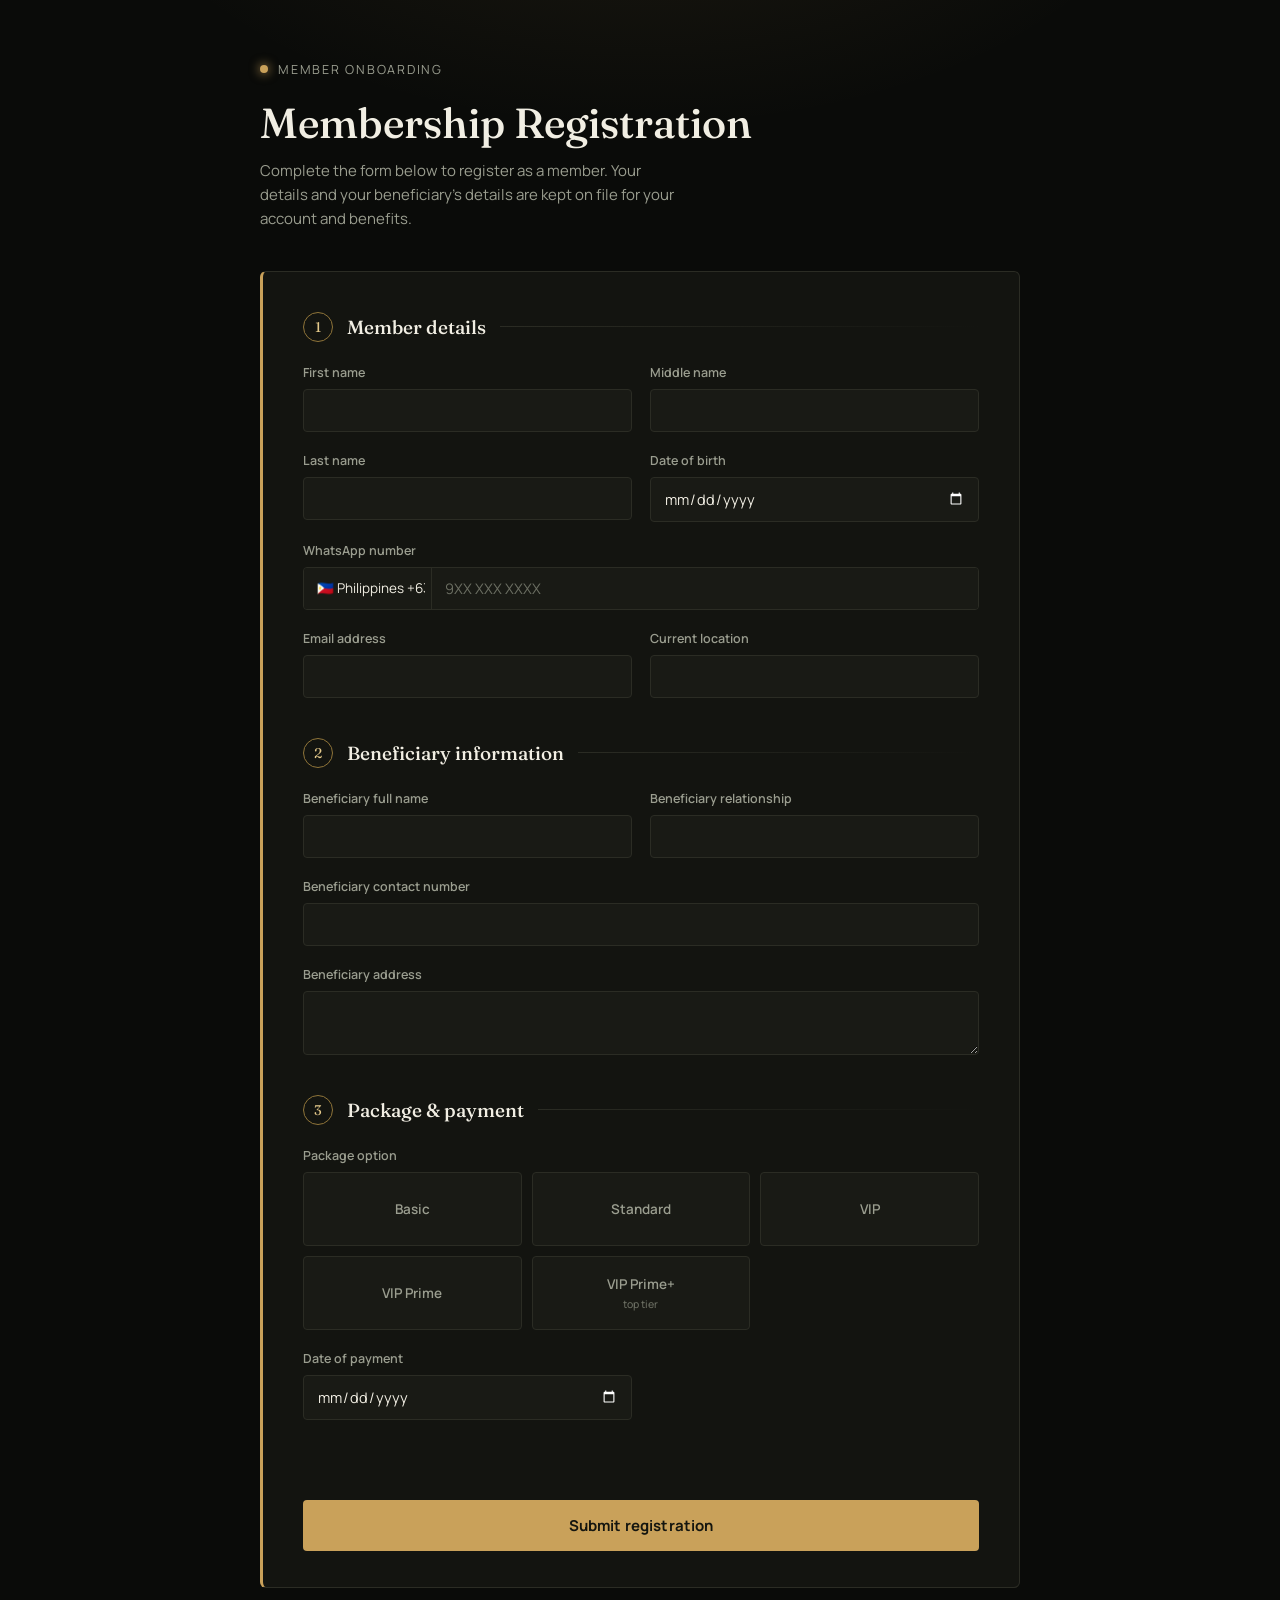
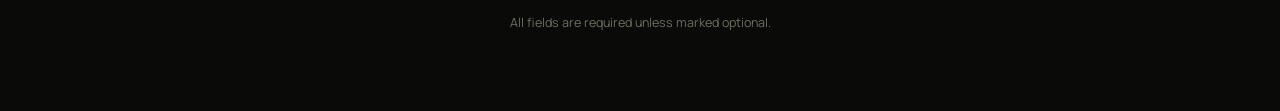
==== index.html @ 313c6def "Add files via upload" ====
<!DOCTYPE html>
<html lang="en">
<head>
<meta charset="UTF-8">
<meta name="viewport" content="width=device-width, initial-scale=1.0">
<title>Membership Registration</title>
<link rel="preconnect" href="https://fonts.googleapis.com">
<link rel="preconnect" href="https://fonts.gstatic.com" crossorigin>
<link href="https://fonts.googleapis.com/css2?family=Fraunces:opsz,wght@9..144,400;9..144,500;9..144,600&family=Manrope:wght@400;500;600;700&display=swap" rel="stylesheet">
<style>
  :root {
    --bg: #0a0b09;
    --bg-glow: #14150f;
    --card: #131410;
    --card-raised: #191a15;
    --border: #2b2c24;
    --border-soft: #201f1a;
    --gold: #c9a15a;
    --gold-bright: #e4c98a;
    --gold-dim: #8f7439;
    --text: #f1eee3;
    --muted: #9a9d8f;
    --muted-dim: #6b6e62;
    --error: #d9765c;
    --radius: 6px;
  }
  * { box-sizing: border-box; }
  html, body { margin: 0; padding: 0; }
  body {
    font-family: 'Manrope', sans-serif;
    background:
      radial-gradient(ellipse 900px 500px at 50% -10%, rgba(201,161,90,0.10), transparent 60%),
      var(--bg);
    color: var(--text);
    min-height: 100vh;
    padding: 56px 20px 80px;
    -webkit-font-smoothing: antialiased;
  }
  .wrap { max-width: 760px; margin: 0 auto; }

  .masthead { margin-bottom: 40px; }
  .masthead .mark {
    display: inline-flex;
    align-items: center;
    gap: 10px;
    margin-bottom: 22px;
  }
  .mark .dot {
    width: 8px; height: 8px;
    background: var(--gold);
    border-radius: 50%;
    box-shadow: 0 0 10px 2px rgba(201,161,90,0.5);
  }
  .mark span {
    font-size: 12.5px;
    letter-spacing: 0.14em;
    color: var(--muted);
  }
  h1.title {
    font-family: 'Fraunces', serif;
    font-weight: 500;
    font-size: clamp(30px, 5vw, 42px);
    line-height: 1.12;
    margin: 0 0 12px;
    color: var(--text);
  }
  .masthead p {
    max-width: 46ch;
    margin: 0;
    color: var(--muted);
    font-size: 15px;
    line-height: 1.6;
  }

  .card {
    background: var(--card);
    border: 1px solid var(--border);
    border-left: 3px solid var(--gold);
    border-radius: var(--radius);
    padding: 40px 40px 36px;
  }

  .section { margin-bottom: 40px; }
  .section:last-of-type { margin-bottom: 0; }

  .section-head {
    display: flex;
    align-items: center;
    gap: 14px;
    margin-bottom: 22px;
  }
  .section-head .num {
    flex: none;
    width: 30px; height: 30px;
    border: 1px solid var(--gold-dim);
    border-radius: 50%;
    display: flex; align-items: center; justify-content: center;
    font-family: 'Fraunces', serif;
    font-size: 14px;
    color: var(--gold-bright);
  }
  .section-head h2 {
    font-family: 'Fraunces', serif;
    font-weight: 500;
    font-size: 19px;
    margin: 0;
    color: var(--text);
  }
  .section-head .rule {
    flex: 1;
    height: 1px;
    background: linear-gradient(to right, var(--border), transparent);
  }

  .grid {
    display: grid;
    grid-template-columns: 1fr 1fr;
    gap: 20px 18px;
  }
  .field { display: flex; flex-direction: column; min-width: 0; }
  .field.full { grid-column: 1 / -1; }

  label {
    font-size: 12.5px;
    font-weight: 600;
    color: var(--muted);
    margin-bottom: 8px;
  }

  input[type="text"], input[type="email"], input[type="date"], input[type="tel"], textarea, select {
    background: var(--card-raised);
    border: 1px solid var(--border);
    border-radius: 4px;
    color: var(--text);
    font-family: 'Manrope', sans-serif;
    font-size: 14.5px;
    padding: 11px 13px;
    width: 100%;
  }
  input::placeholder, textarea::placeholder { color: var(--muted-dim); }
  input:focus, textarea:focus, select:focus {
    outline: none;
    border-color: var(--gold);
    box-shadow: 0 0 0 3px rgba(201,161,90,0.14);
  }
  textarea { resize: vertical; min-height: 64px; }

  input[type="date"] { color-scheme: dark; }

  /* phone group */
  .phone-group {
    display: flex;
    border: 1px solid var(--border);
    border-radius: 4px;
    overflow: hidden;
    background: var(--card-raised);
  }
  .phone-group:focus-within {
    border-color: var(--gold);
    box-shadow: 0 0 0 3px rgba(201,161,90,0.14);
  }
  .phone-group select {
    border: none;
    border-right: 1px solid var(--border);
    border-radius: 0;
    width: 128px;
    flex: none;
    background: var(--card-raised);
    font-size: 13.5px;
    padding-right: 6px;
  }
  .phone-group select:focus { box-shadow: none; }
  .phone-group input {
    border: none;
    border-radius: 0;
    flex: 1;
    min-width: 0;
  }
  .phone-group input:focus { box-shadow: none; }

  select { appearance: none; -webkit-appearance: none;
    background-image: url("data:image/svg+xml;utf8,<svg xmlns='http://www.w3.org/2000/svg' width='10' height='6' viewBox='0 0 10 6'><path d='M0 0L5 6L10 0' fill='none' stroke='%239a9d8f' stroke-width='1.4'/></svg>");
    background-repeat: no-repeat;
    background-position: right 12px center;
    padding-right: 30px;
  }

  /* package tiers */
  .tiers {
    display: grid;
    grid-template-columns: repeat(3, 1fr);
    gap: 10px;
  }
  .tier { position: relative; }
  .tier input { position: absolute; opacity: 0; width: 0; height: 0; }
  .tier label {
    display: flex;
    flex-direction: column;
    justify-content: center;
    align-items: center;
    text-align: center;
    gap: 4px;
    height: 74px;
    margin: 0;
    border: 1px solid var(--border);
    border-radius: 4px;
    background: var(--card-raised);
    color: var(--muted);
    font-size: 13.5px;
    font-weight: 600;
    cursor: pointer;
    transition: border-color .12s ease, color .12s ease, background .12s ease;
  }
  .tier label .sub { font-size: 10.5px; font-weight: 500; color: var(--muted-dim); }
  .tier label:hover { border-color: var(--gold-dim); color: var(--text); }
  .tier input:checked + label {
    border-color: var(--gold);
    color: var(--gold-bright);
    background: linear-gradient(180deg, rgba(201,161,90,0.10), rgba(201,161,90,0.03));
    box-shadow: 0 0 0 1px var(--gold) inset;
  }
  .tier.top input:checked + label {
    box-shadow: 0 0 0 1px var(--gold) inset, 0 0 16px rgba(201,161,90,0.25);
  }

  button.submit {
    margin-top: 40px;
    width: 100%;
    padding: 15px;
    background: var(--gold);
    color: #14150f;
    border: none;
    border-radius: 4px;
    font-family: 'Manrope', sans-serif;
    font-size: 15px;
    font-weight: 700;
    letter-spacing: 0.01em;
    cursor: pointer;
    transition: background .12s ease;
  }
  button.submit:hover { background: var(--gold-bright); }

  #confirmation {
    display: none;
    margin-top: 18px;
    padding: 16px 18px;
    border-radius: 4px;
    background: rgba(201,161,90,0.08);
    border: 1px solid var(--gold-dim);
    color: var(--gold-bright);
    font-size: 13.5px;
    line-height: 1.6;
  }
  #confirmation strong { color: var(--text); }

  footer.note {
    text-align: center;
    margin-top: 26px;
    color: var(--muted-dim);
    font-size: 12.5px;
  }

  @media (max-width: 620px) {
    .grid { grid-template-columns: 1fr; }
    .tiers { grid-template-columns: repeat(2, 1fr); }
    .card { padding: 30px 22px; }
    .phone-group { flex-direction: column; }
    .phone-group select { width: 100%; border-right: none; border-bottom: 1px solid var(--border); }
  }
</style>
</head>
<body>
<div class="wrap">

  <div class="masthead">
    <div class="mark"><span class="dot"></span><span>MEMBER ONBOARDING</span></div>
    <h1 class="title">Membership Registration</h1>
    <p>Complete the form below to register as a member. Your details and your beneficiary's details are kept on file for your account and benefits.</p>
  </div>

  <div class="card">
    <form id="regForm">

      <div class="section">
        <div class="section-head"><span class="num">1</span><h2>Member details</h2><span class="rule"></span></div>
        <div class="grid">
          <div class="field">
            <label for="firstName">First name</label>
            <input type="text" id="firstName" required>
          </div>
          <div class="field">
            <label for="middleName">Middle name</label>
            <input type="text" id="middleName">
          </div>
          <div class="field">
            <label for="lastName">Last name</label>
            <input type="text" id="lastName" required>
          </div>
          <div class="field">
            <label for="dob">Date of birth</label>
            <input type="date" id="dob" required>
          </div>
          <div class="field full">
            <label for="whatsappNumber">WhatsApp number</label>
            <div class="phone-group">
              <select id="countryCode" aria-label="Country code"></select>
              <input type="tel" id="whatsappNumber" placeholder="9XX XXX XXXX" required>
            </div>
          </div>
          <div class="field">
            <label for="email">Email address</label>
            <input type="email" id="email" required>
          </div>
          <div class="field">
            <label for="location">Current location</label>
            <input type="text" id="location" required>
          </div>
        </div>
      </div>

      <div class="section">
        <div class="section-head"><span class="num">2</span><h2>Beneficiary information</h2><span class="rule"></span></div>
        <div class="grid">
          <div class="field">
            <label for="benName">Beneficiary full name</label>
            <input type="text" id="benName" required>
          </div>
          <div class="field">
            <label for="benRelationship">Beneficiary relationship</label>
            <input type="text" id="benRelationship" required>
          </div>
          <div class="field full">
            <label for="benContact">Beneficiary contact number</label>
            <input type="tel" id="benContact" required>
          </div>
          <div class="field full">
            <label for="benAddress">Beneficiary address</label>
            <textarea id="benAddress" required></textarea>
          </div>
        </div>
      </div>

      <div class="section">
        <div class="section-head"><span class="num">3</span><h2>Package &amp; payment</h2><span class="rule"></span></div>

        <div class="field full" style="margin-bottom: 20px;">
          <label>Package option</label>
          <div class="tiers">
            <div class="tier">
              <input type="radio" name="package" id="pkgBasic" value="Basic" required>
              <label for="pkgBasic">Basic</label>
            </div>
            <div class="tier">
              <input type="radio" name="package" id="pkgStandard" value="Standard">
              <label for="pkgStandard">Standard</label>
            </div>
            <div class="tier">
              <input type="radio" name="package" id="pkgVip" value="VIP">
              <label for="pkgVip">VIP</label>
            </div>
            <div class="tier">
              <input type="radio" name="package" id="pkgVipPrime" value="VIP Prime">
              <label for="pkgVipPrime">VIP Prime</label>
            </div>
            <div class="tier top">
              <input type="radio" name="package" id="pkgVipPrimePlus" value="VIP Prime+">
              <label for="pkgVipPrimePlus">VIP Prime+<span class="sub">top tier</span></label>
            </div>
          </div>
        </div>

        <div class="grid">
          <div class="field">
            <label for="paymentDate">Date of payment</label>
            <input type="date" id="paymentDate" required>
          </div>
        </div>
      </div>

      <!-- <div class="h-captcha" data-captcha="true" style="margin-bottom: 20px;"></div> -->

      <button type="submit" class="submit">Submit registration</button>
      <div id="confirmation"></div>
    </form>
  </div>

  <footer class="note">All fields are required unless marked optional.</footer>
</div>

<!-- hCaptcha spam protection (free, via Web3Forms) -->
<!-- <script src="https://web3forms.com/client/script.js" async defer></script> -->

<script>
  // [iso2, name, dial code]
  const countries = [
["AF","Afghanistan","93"],["AL","Albania","355"],["DZ","Algeria","213"],["AD","Andorra","376"],
["AO","Angola","244"],["AG","Antigua and Barbuda","1268"],["AR","Argentina","54"],["AM","Armenia","374"],
["AU","Australia","61"],["AT","Austria","43"],["AZ","Azerbaijan","994"],["BS","Bahamas","1242"],
["BH","Bahrain","973"],["BD","Bangladesh","880"],["BB","Barbados","1246"],["BY","Belarus","375"],
["BE","Belgium","32"],["BZ","Belize","501"],["BJ","Benin","229"],["BT","Bhutan","975"],
["BO","Bolivia","591"],["BA","Bosnia and Herzegovina","387"],["BW","Botswana","267"],["BR","Brazil","55"],
["BN","Brunei","673"],["BG","Bulgaria","359"],["BF","Burkina Faso","226"],["BI","Burundi","257"],
["KH","Cambodia","855"],["CM","Cameroon","237"],["CA","Canada","1"],["CV","Cape Verde","238"],
["CF","Central African Republic","236"],["TD","Chad","235"],["CL","Chile","56"],["CN","China","86"],
["CO","Colombia","57"],["KM","Comoros","269"],["CG","Congo (Brazzaville)","242"],["CD","Congo (DRC)","243"],
["CR","Costa Rica","506"],["HR","Croatia","385"],["CU","Cuba","53"],["CY","Cyprus","357"],
["CZ","Czech Republic","420"],["DK","Denmark","45"],["DJ","Djibouti","253"],["DM","Dominica","1767"],
["DO","Dominican Republic","1809"],["EC","Ecuador","593"],["EG","Egypt","20"],["SV","El Salvador","503"],
["GQ","Equatorial Guinea","240"],["ER","Eritrea","291"],["EE","Estonia","372"],["SZ","Eswatini","268"],
["ET","Ethiopia","251"],["FJ","Fiji","679"],["FI","Finland","358"],["FR","France","33"],
["GA","Gabon","241"],["GM","Gambia","220"],["GE","Georgia","995"],["DE","Germany","49"],
["GH","Ghana","233"],["GR","Greece","30"],["GD","Grenada","1473"],["GT","Guatemala","502"],
["GN","Guinea","224"],["GW","Guinea-Bissau","245"],["GY","Guyana","592"],["HT","Haiti","509"],
["HN","Honduras","504"],["HK","Hong Kong","852"],["HU","Hungary","36"],["IS","Iceland","354"],
["IN","India","91"],["ID","Indonesia","62"],["IR","Iran","98"],["IQ","Iraq","964"],
["IE","Ireland","353"],["IL","Israel","972"],["IT","Italy","39"],["CI","Ivory Coast","225"],
["JM","Jamaica","1876"],["JP","Japan","81"],["JO","Jordan","962"],["KZ","Kazakhstan","7"],
["KE","Kenya","254"],["KI","Kiribati","686"],["KW","Kuwait","965"],["KG","Kyrgyzstan","996"],
["LA","Laos","856"],["LV","Latvia","371"],["LB","Lebanon","961"],["LS","Lesotho","266"],
["LR","Liberia","231"],["LY","Libya","218"],["LI","Liechtenstein","423"],["LT","Lithuania","370"],
["LU","Luxembourg","352"],["MO","Macau","853"],["MG","Madagascar","261"],["MW","Malawi","265"],
["MY","Malaysia","60"],["MV","Maldives","960"],["ML","Mali","223"],["MT","Malta","356"],
["MH","Marshall Islands","692"],["MR","Mauritania","222"],["MU","Mauritius","230"],["MX","Mexico","52"],
["FM","Micronesia","691"],["MD","Moldova","373"],["MC","Monaco","377"],["MN","Mongolia","976"],
["ME","Montenegro","382"],["MA","Morocco","212"],["MZ","Mozambique","258"],["MM","Myanmar","95"],
["NA","Namibia","264"],["NR","Nauru","674"],["NP","Nepal","977"],["NL","Netherlands","31"],
["NZ","New Zealand","64"],["NI","Nicaragua","505"],["NE","Niger","227"],["NG","Nigeria","234"],
["KP","North Korea","850"],["MK","North Macedonia","389"],["NO","Norway","47"],["OM","Oman","968"],
["PK","Pakistan","92"],["PW","Palau","680"],["PS","Palestine","970"],["PA","Panama","507"],
["PG","Papua New Guinea","675"],["PY","Paraguay","595"],["PE","Peru","51"],["PH","Philippines","63"],
["PL","Poland","48"],["PT","Portugal","351"],["PR","Puerto Rico","1787"],["QA","Qatar","974"],
["RO","Romania","40"],["RU","Russia","7"],["RW","Rwanda","250"],["KN","Saint Kitts and Nevis","1869"],
["LC","Saint Lucia","1758"],["VC","Saint Vincent and the Grenadines","1784"],["WS","Samoa","685"],
["SM","San Marino","378"],["ST","Sao Tome and Principe","239"],["SA","Saudi Arabia","966"],
["SN","Senegal","221"],["RS","Serbia","381"],["SC","Seychelles","248"],["SL","Sierra Leone","232"],
["SG","Singapore","65"],["SK","Slovakia","421"],["SI","Slovenia","386"],["SB","Solomon Islands","677"],
["SO","Somalia","252"],["ZA","South Africa","27"],["KR","South Korea","82"],["SS","South Sudan","211"],
["ES","Spain","34"],["LK","Sri Lanka","94"],["SD","Sudan","249"],["SR","Suriname","597"],
["SE","Sweden","46"],["CH","Switzerland","41"],["SY","Syria","963"],["TW","Taiwan","886"],
["TJ","Tajikistan","992"],["TZ","Tanzania","255"],["TH","Thailand","66"],["TL","Timor-Leste","670"],
["TG","Togo","228"],["TO","Tonga","676"],["TT","Trinidad and Tobago","1868"],["TN","Tunisia","216"],
["TR","Turkey","90"],["TM","Turkmenistan","993"],["TV","Tuvalu","688"],["UG","Uganda","256"],
["UA","Ukraine","380"],["AE","United Arab Emirates","971"],["GB","United Kingdom","44"],
["US","United States","1"],["UY","Uruguay","598"],["UZ","Uzbekistan","998"],["VU","Vanuatu","678"],
["VA","Vatican City","379"],["VE","Venezuela","58"],["VN","Vietnam","84"],["YE","Yemen","967"],
["ZM","Zambia","260"],["ZW","Zimbabwe","263"]
  ];

  function flagEmoji(iso2) {
    return String.fromCodePoint(...[...iso2.toUpperCase()].map(c => 127397 + c.charCodeAt(0)));
  }

  const select = document.getElementById('countryCode');
  countries.forEach(([iso2, name, dial]) => {
    const opt = document.createElement('option');
    opt.value = dial;
    opt.dataset.iso = iso2;
    opt.textContent = `${flagEmoji(iso2)} ${name} +${dial}`;
    if (iso2 === 'PH') opt.selected = true;
    select.appendChild(opt);
  });

  // ---- Web3Forms setup ----
  // 1. Go to https://web3forms.com, enter josh.aldea@outlook.com, and get a free Access Key.
  // 2. Paste that key below, replacing "YOUR_ACCESS_KEY_HERE".
  const WEB3FORMS_ACCESS_KEY = "4d484236-e8c4-4e3f-8354-c5b3d680254d";

  document.getElementById('regForm').addEventListener('submit', async function (e) {
    e.preventDefault();

    const hCaptchaField = document.querySelector('textarea[name="h-captcha-response"]');
    const hCaptchaValue = hCaptchaField ? hCaptchaField.value : '';
    // if (!hCaptchaValue) {
    //   alert('Please complete the "I am human" checkbox before submitting.');
    //   return;
    // }

    const pkg = document.querySelector('input[name="package"]:checked');
    const dial = select.value;
    const number = document.getElementById('whatsappNumber').value;
    const first = document.getElementById('firstName').value;
    const last = document.getElementById('lastName').value;

    const box = document.getElementById('confirmation');
    const submitBtn = document.querySelector('.submit');

    const payload = {
      access_key: WEB3FORMS_ACCESS_KEY,
      subject: "New Membership Registration — " + first + " " + last,
      from_name: "Livatee Membership Form",
      "First name": first,
      "Middle name": document.getElementById('middleName').value,
      "Last name": last,
      "Date of birth": document.getElementById('dob').value,
      "WhatsApp number": '+' + dial + ' ' + number,
      "Email address": document.getElementById('email').value,
      "Current location": document.getElementById('location').value,
      "Beneficiary full name": document.getElementById('benName').value,
      "Beneficiary relationship": document.getElementById('benRelationship').value,
      "Beneficiary contact number": document.getElementById('benContact').value,
      "Beneficiary address": document.getElementById('benAddress').value,
      "Package option": pkg ? pkg.value : "",
      "Date of payment": document.getElementById('paymentDate').value,
      "h-captcha-response": hCaptchaValue
    };

    submitBtn.disabled = true;
    submitBtn.textContent = "Submitting...";

    try {
      const response = await fetch("https://api.web3forms.com/submit", {
        method: "POST",
        headers: {
          "Content-Type": "application/json",
          "Accept": "application/json"
        },
        body: JSON.stringify(payload)
      });
      const result = await response.json();

      box.style.display = 'block';
      if (result.success) {
        box.innerHTML =
          '<strong>Registration submitted.</strong><br>' +
          first + ' ' + last + ' — WhatsApp +' + dial + ' ' + number +
          (pkg ? ' — ' + pkg.value + ' package.' : '.') +
          '<br>Thank you — we\'ve received your details.';
        document.getElementById('regForm').reset();
      } else {
        box.innerHTML = '<strong>Something went wrong.</strong><br>Please try again, or contact us directly.';
      }
    } catch (err) {
      box.style.display = 'block';
      box.innerHTML = '<strong>Network error.</strong><br>Please check your connection and try again.';
    } finally {
      submitBtn.disabled = false;
      submitBtn.textContent = "Submit registration";
    }
  });
</script>
</body>
</html>
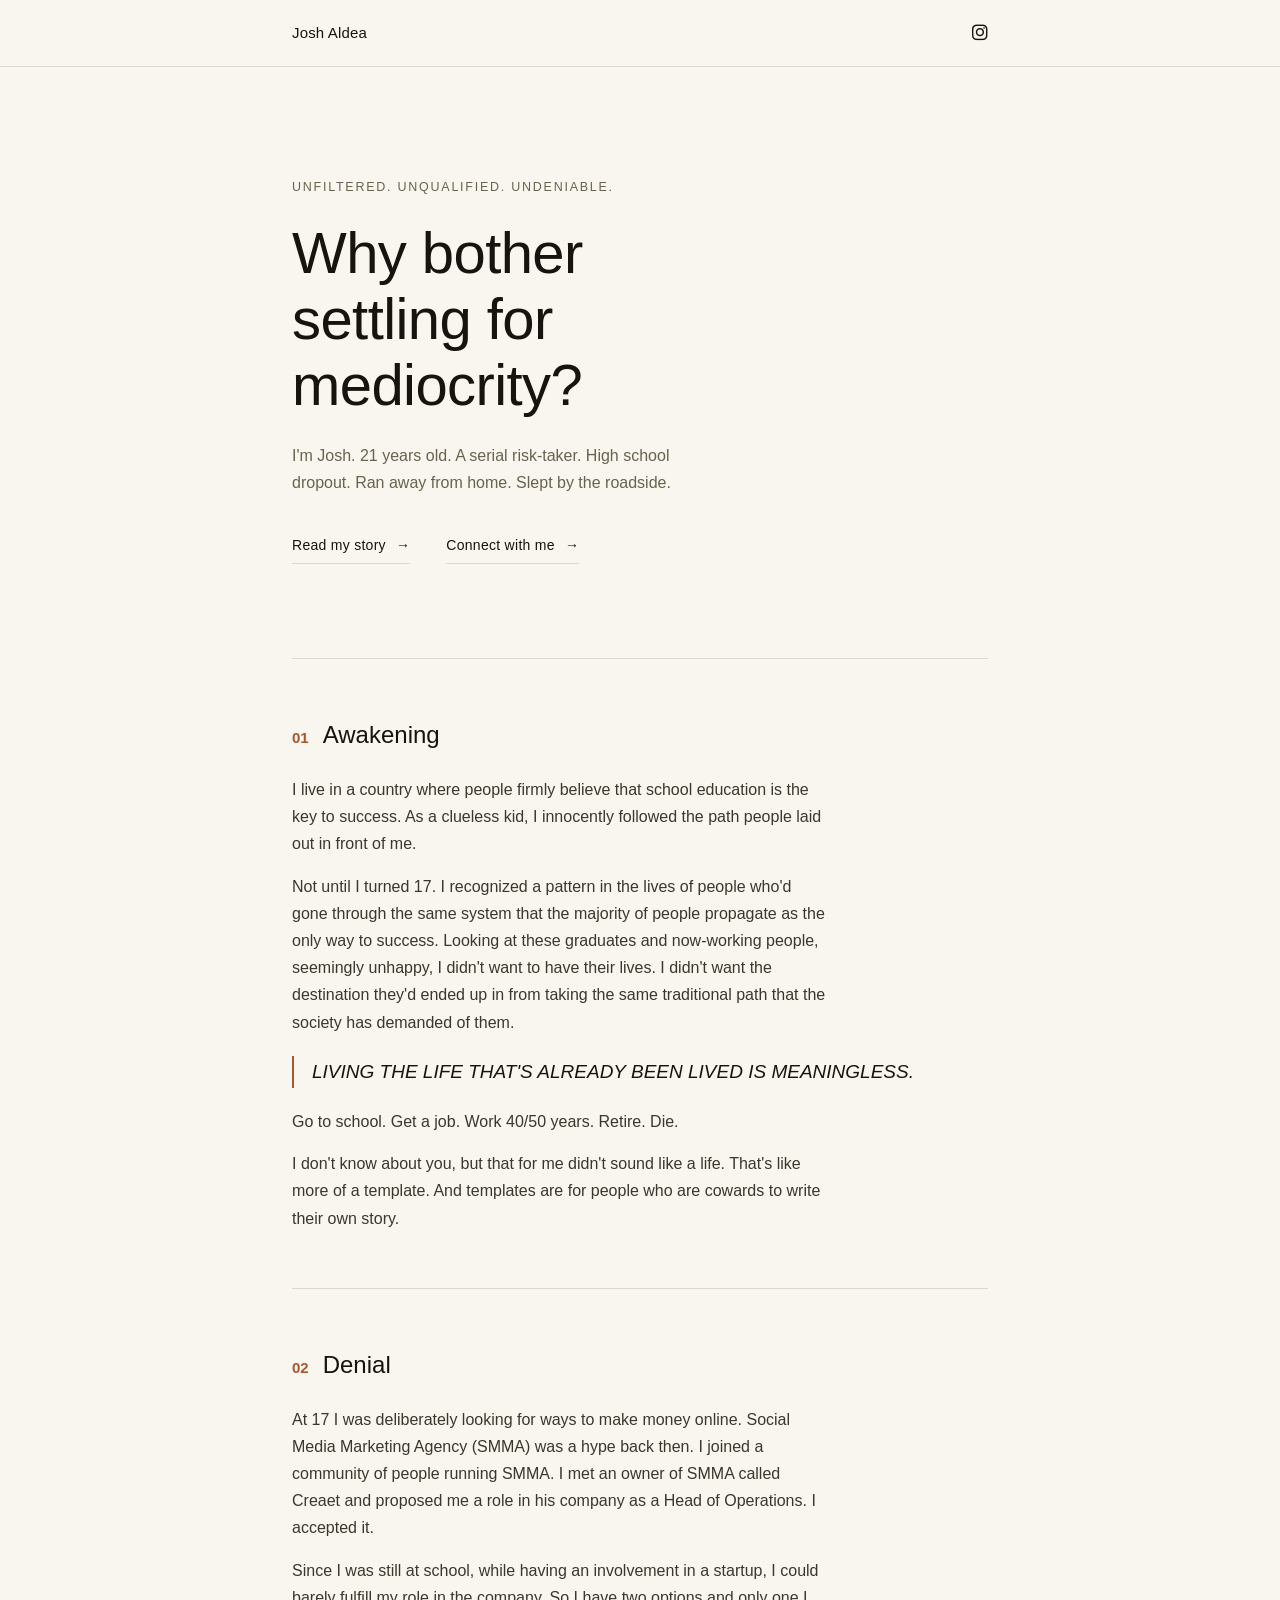
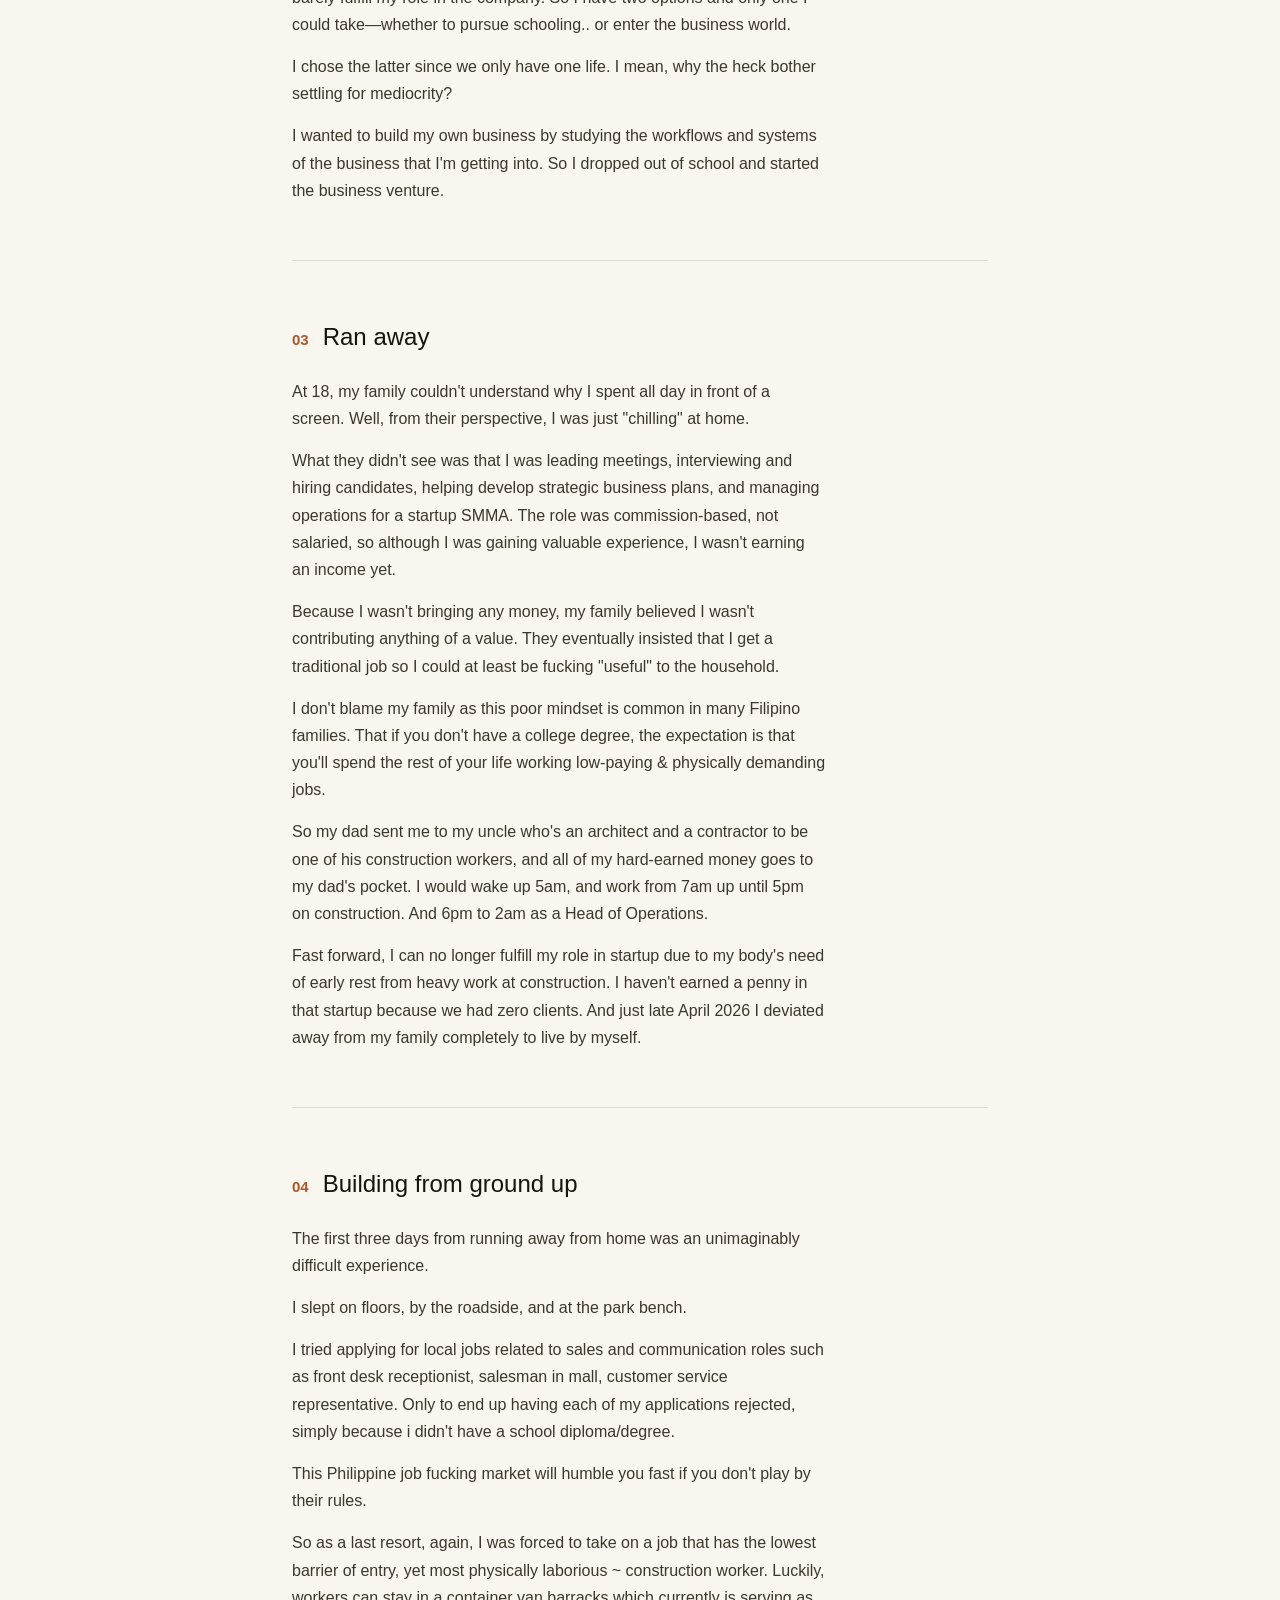
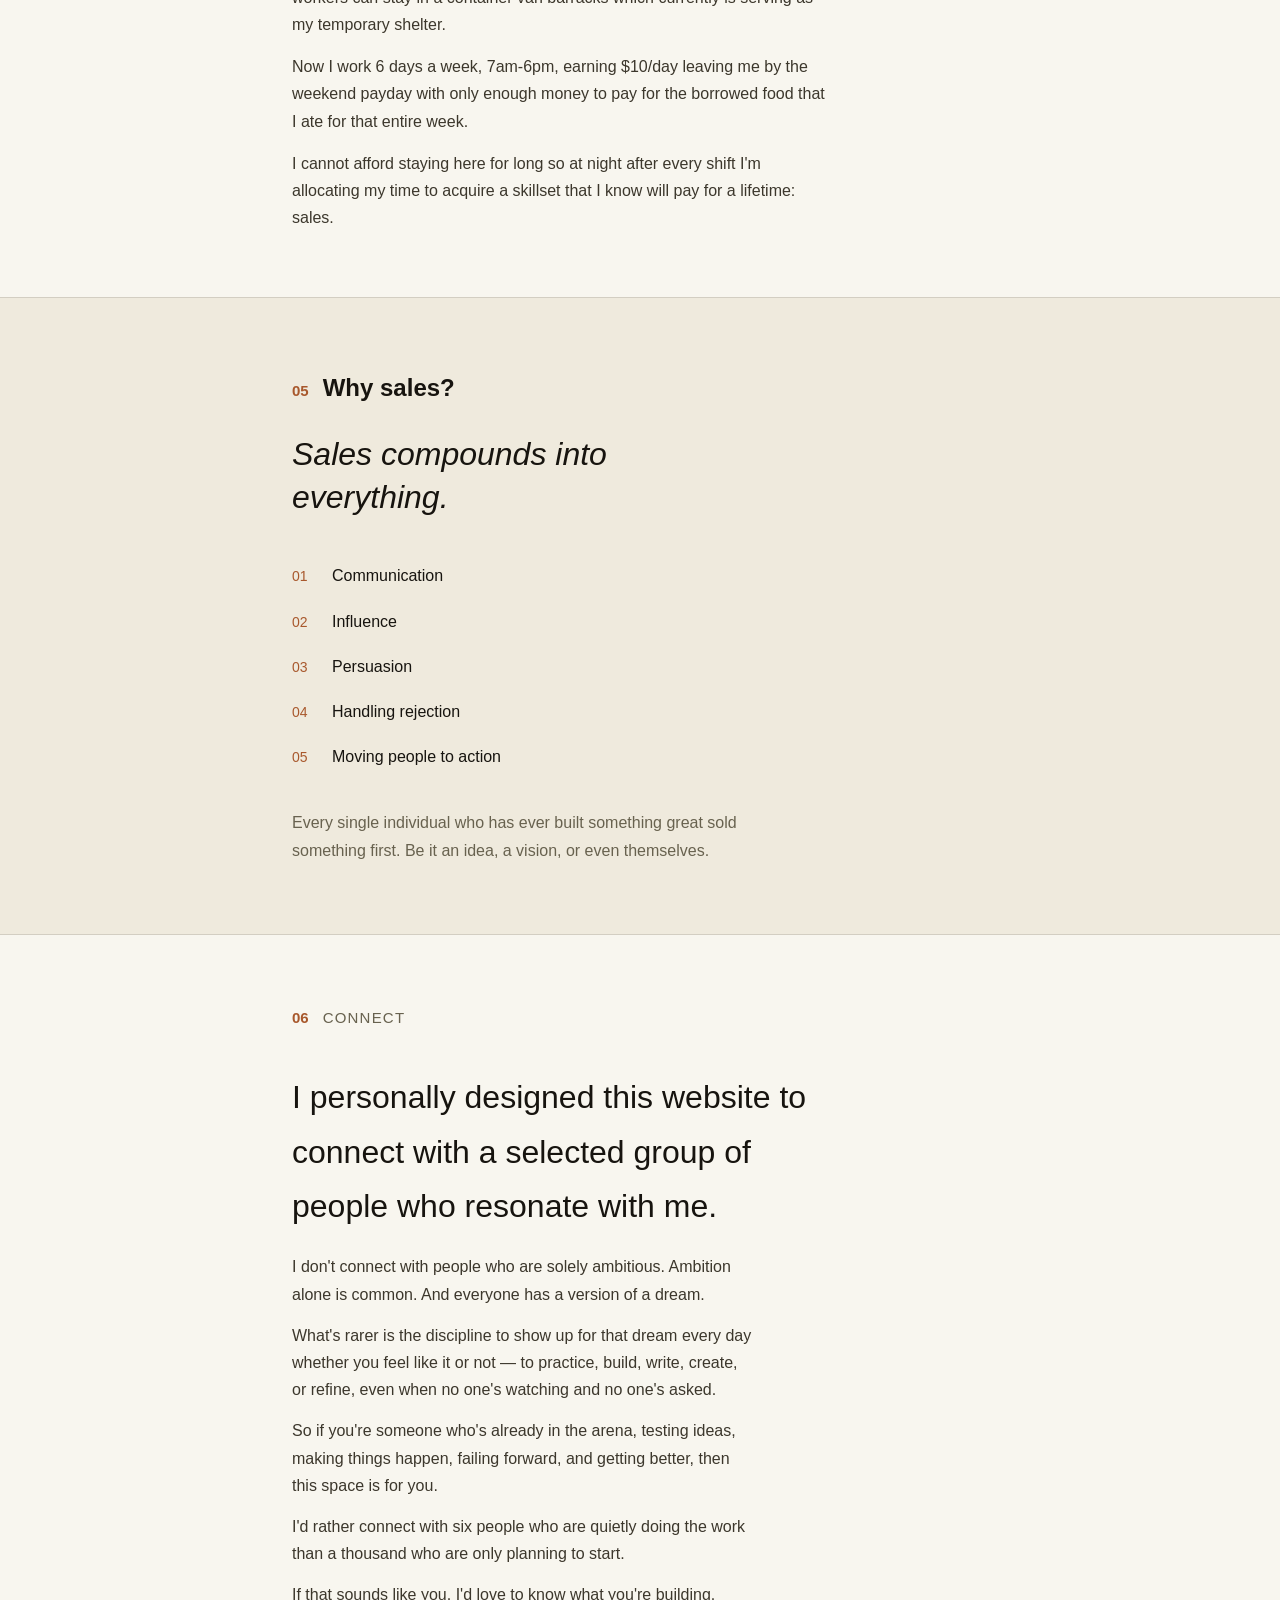
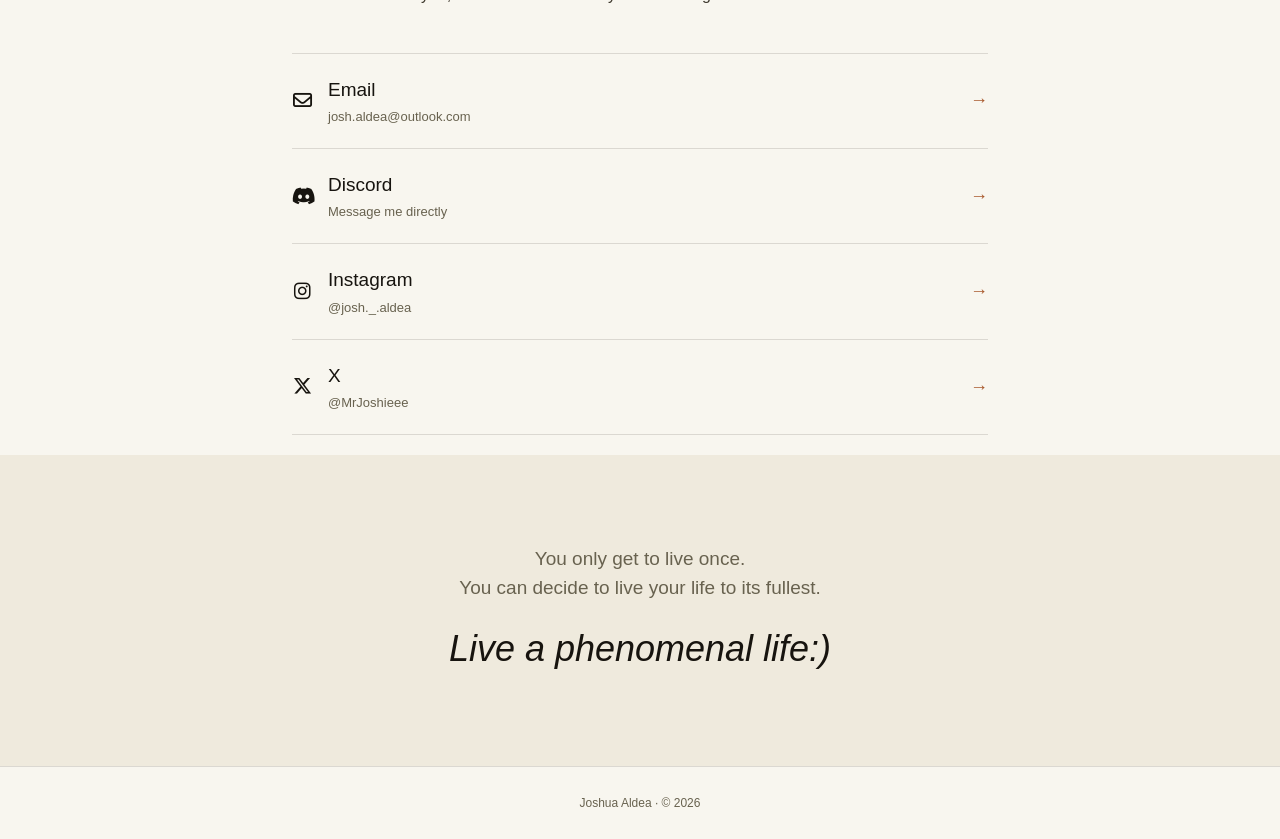
==== commit 952248c4: "Rename indexxx.html to index.html" ====
--- a/index.html
+++ b/index.html
@@ -3,540 +3,491 @@
 <head>
 <meta charset="UTF-8">
 <meta name="viewport" content="width=device-width, initial-scale=1.0">
-<title>Membership Registration</title>
+<title>Joshua Aldea</title>
 <link rel="preconnect" href="https://fonts.googleapis.com">
 <link rel="preconnect" href="https://fonts.gstatic.com" crossorigin>
-<link href="https://fonts.googleapis.com/css2?family=Fraunces:opsz,wght@9..144,400;9..144,500;9..144,600&family=Manrope:wght@400;500;600;700&display=swap" rel="stylesheet">
+<link href="https://fonts.googleapis.com/css2?family=Bebas+Neue&family=Inter:wght@400;500;600&display=swap" rel="stylesheet">
+<link rel="stylesheet" href="https://cdnjs.cloudflare.com/ajax/libs/font-awesome/6.5.2/css/all.min.css">
+<link rel="icon" type="image/png" href="/livatee_logo.png">
 <style>
-  :root {
-    --bg: #0a0b09;
-    --bg-glow: #14150f;
-    --card: #131410;
-    --card-raised: #191a15;
-    --border: #2b2c24;
-    --border-soft: #201f1a;
-    --gold: #c9a15a;
-    --gold-bright: #e4c98a;
-    --gold-dim: #8f7439;
-    --text: #f1eee3;
-    --muted: #9a9d8f;
-    --muted-dim: #6b6e62;
-    --error: #d9765c;
-    --radius: 6px;
-  }
-  * { box-sizing: border-box; }
-  html, body { margin: 0; padding: 0; }
-  body {
-    font-family: 'Manrope', sans-serif;
-    background:
-      radial-gradient(ellipse 900px 500px at 50% -10%, rgba(201,161,90,0.10), transparent 60%),
-      var(--bg);
-    color: var(--text);
-    min-height: 100vh;
-    padding: 56px 20px 80px;
-    -webkit-font-smoothing: antialiased;
-  }
-  .wrap { max-width: 760px; margin: 0 auto; }
-
-  .masthead { margin-bottom: 40px; }
-  .masthead .mark {
-    display: inline-flex;
-    align-items: center;
-    gap: 10px;
-    margin-bottom: 22px;
-  }
-  .mark .dot {
-    width: 8px; height: 8px;
-    background: var(--gold);
-    border-radius: 50%;
-    box-shadow: 0 0 10px 2px rgba(201,161,90,0.5);
-  }
-  .mark span {
-    font-size: 12.5px;
-    letter-spacing: 0.14em;
-    color: var(--muted);
-  }
-  h1.title {
-    font-family: 'Fraunces', serif;
-    font-weight: 500;
-    font-size: clamp(30px, 5vw, 42px);
-    line-height: 1.12;
-    margin: 0 0 12px;
-    color: var(--text);
-  }
-  .masthead p {
-    max-width: 46ch;
-    margin: 0;
-    color: var(--muted);
-    font-size: 15px;
-    line-height: 1.6;
-  }
-
-  .card {
-    background: var(--card);
-    border: 1px solid var(--border);
-    border-left: 3px solid var(--gold);
-    border-radius: var(--radius);
-    padding: 40px 40px 36px;
-  }
-
-  .section { margin-bottom: 40px; }
-  .section:last-of-type { margin-bottom: 0; }
-
-  .section-head {
-    display: flex;
-    align-items: center;
-    gap: 14px;
-    margin-bottom: 22px;
-  }
-  .section-head .num {
-    flex: none;
-    width: 30px; height: 30px;
-    border: 1px solid var(--gold-dim);
-    border-radius: 50%;
-    display: flex; align-items: center; justify-content: center;
-    font-family: 'Fraunces', serif;
-    font-size: 14px;
-    color: var(--gold-bright);
-  }
-  .section-head h2 {
-    font-family: 'Fraunces', serif;
-    font-weight: 500;
-    font-size: 19px;
-    margin: 0;
-    color: var(--text);
-  }
-  .section-head .rule {
-    flex: 1;
-    height: 1px;
-    background: linear-gradient(to right, var(--border), transparent);
-  }
-
-  .grid {
-    display: grid;
-    grid-template-columns: 1fr 1fr;
-    gap: 20px 18px;
-  }
-  .field { display: flex; flex-direction: column; min-width: 0; }
-  .field.full { grid-column: 1 / -1; }
-
-  label {
-    font-size: 12.5px;
-    font-weight: 600;
-    color: var(--muted);
-    margin-bottom: 8px;
-  }
-
-  input[type="text"], input[type="email"], input[type="date"], input[type="tel"], textarea, select {
-    background: var(--card-raised);
-    border: 1px solid var(--border);
-    border-radius: 4px;
-    color: var(--text);
-    font-family: 'Manrope', sans-serif;
-    font-size: 14.5px;
-    padding: 11px 13px;
-    width: 100%;
-  }
-  input::placeholder, textarea::placeholder { color: var(--muted-dim); }
-  input:focus, textarea:focus, select:focus {
-    outline: none;
-    border-color: var(--gold);
-    box-shadow: 0 0 0 3px rgba(201,161,90,0.14);
-  }
-  textarea { resize: vertical; min-height: 64px; }
-
-  input[type="date"] { color-scheme: dark; }
-
-  /* phone group */
-  .phone-group {
-    display: flex;
-    border: 1px solid var(--border);
-    border-radius: 4px;
-    overflow: hidden;
-    background: var(--card-raised);
-  }
-  .phone-group:focus-within {
-    border-color: var(--gold);
-    box-shadow: 0 0 0 3px rgba(201,161,90,0.14);
-  }
-  .phone-group select {
-    border: none;
-    border-right: 1px solid var(--border);
-    border-radius: 0;
-    width: 128px;
-    flex: none;
-    background: var(--card-raised);
-    font-size: 13.5px;
-    padding-right: 6px;
-  }
-  .phone-group select:focus { box-shadow: none; }
-  .phone-group input {
-    border: none;
-    border-radius: 0;
-    flex: 1;
-    min-width: 0;
-  }
-  .phone-group input:focus { box-shadow: none; }
-
-  select { appearance: none; -webkit-appearance: none;
-    background-image: url("data:image/svg+xml;utf8,<svg xmlns='http://www.w3.org/2000/svg' width='10' height='6' viewBox='0 0 10 6'><path d='M0 0L5 6L10 0' fill='none' stroke='%239a9d8f' stroke-width='1.4'/></svg>");
-    background-repeat: no-repeat;
-    background-position: right 12px center;
-    padding-right: 30px;
-  }
-
-  /* package tiers */
-  .tiers {
-    display: grid;
-    grid-template-columns: repeat(3, 1fr);
-    gap: 10px;
-  }
-  .tier { position: relative; }
-  .tier input { position: absolute; opacity: 0; width: 0; height: 0; }
-  .tier label {
-    display: flex;
-    flex-direction: column;
-    justify-content: center;
-    align-items: center;
-    text-align: center;
-    gap: 4px;
-    height: 74px;
-    margin: 0;
-    border: 1px solid var(--border);
-    border-radius: 4px;
-    background: var(--card-raised);
-    color: var(--muted);
-    font-size: 13.5px;
-    font-weight: 600;
-    cursor: pointer;
-    transition: border-color .12s ease, color .12s ease, background .12s ease;
-  }
-  .tier label .sub { font-size: 10.5px; font-weight: 500; color: var(--muted-dim); }
-  .tier label:hover { border-color: var(--gold-dim); color: var(--text); }
-  .tier input:checked + label {
-    border-color: var(--gold);
-    color: var(--gold-bright);
-    background: linear-gradient(180deg, rgba(201,161,90,0.10), rgba(201,161,90,0.03));
-    box-shadow: 0 0 0 1px var(--gold) inset;
-  }
-  .tier.top input:checked + label {
-    box-shadow: 0 0 0 1px var(--gold) inset, 0 0 16px rgba(201,161,90,0.25);
-  }
-
-  button.submit {
-    margin-top: 40px;
-    width: 100%;
-    padding: 15px;
-    background: var(--gold);
-    color: #14150f;
-    border: none;
-    border-radius: 4px;
-    font-family: 'Manrope', sans-serif;
-    font-size: 15px;
-    font-weight: 700;
-    letter-spacing: 0.01em;
-    cursor: pointer;
-    transition: background .12s ease;
-  }
-  button.submit:hover { background: var(--gold-bright); }
-
-  #confirmation {
-    display: none;
-    margin-top: 18px;
-    padding: 16px 18px;
-    border-radius: 4px;
-    background: rgba(201,161,90,0.08);
-    border: 1px solid var(--gold-dim);
-    color: var(--gold-bright);
-    font-size: 13.5px;
-    line-height: 1.6;
-  }
-  #confirmation strong { color: var(--text); }
-
-  footer.note {
-    text-align: center;
-    margin-top: 26px;
-    color: var(--muted-dim);
-    font-size: 12.5px;
-  }
-
-  @media (max-width: 620px) {
-    .grid { grid-template-columns: 1fr; }
-    .tiers { grid-template-columns: repeat(2, 1fr); }
-    .card { padding: 30px 22px; }
-    .phone-group { flex-direction: column; }
-    .phone-group select { width: 100%; border-right: none; border-bottom: 1px solid var(--border); }
+  :root{
+    --bg:#f8f6ef;
+    --bg-soft:#efeadd;
+    --ink:#17140f;
+    --ink-dim:#68624f;
+    --rule: rgba(23,20,15,0.13);
+    --accent:#a8582c;
+  }
+
+  *{box-sizing:border-box; margin:0; padding:0;}
+  html{ scroll-behavior:smooth; }
+
+  body{
+    background:var(--bg);
+    color:var(--ink);
+    font-family:'Inter', sans-serif;
+    line-height:1.7;
+    font-size:16px;
+  }
+
+  a{ color:inherit; text-decoration:none; }
+
+  .wrap{ max-width:760px; margin:0 auto; padding:0 32px; }
+
+  .kicker{
+    font-size:12.5px;
+    text-transform:uppercase;
+    letter-spacing:0.14em;
+    color:var(--ink-dim);
+  }
+
+  /* ---------- NAV ---------- */
+  nav{
+    position:sticky; top:0; z-index:50;
+    background:rgba(248,246,239,0.88);
+    backdrop-filter:blur(6px);
+    border-bottom:1px solid var(--rule);
+  }
+  .nav-row{
+    max-width:760px; margin:0 auto; padding:20px 32px;
+    display:flex; justify-content:space-between; align-items:center;
+  }
+  .brand{
+    font-family:'Bebas Neue', sans-serif;
+    font-weight:500;
+    font-size:15px;
+    letter-spacing:0.01em;
+  }
+  .nav-links{
+    display:flex; gap:28px;
+  }
+  .nav-links a{
+    font-size:12.5px;
+    text-transform:uppercase;
+    letter-spacing:0.08em;
+    color:var(--ink-dim);
+    position:relative;
+    padding-bottom:3px;
+  }
+  .nav-links a::after{
+    content:"";
+    position:absolute; left:0; bottom:0;
+    width:0; height:1px;
+    background:var(--accent);
+    transition:width 0.25s ease;
+  }
+  .nav-links a:hover{ color:var(--ink); }
+  .nav-links a:hover::after{ width:100%; }
+
+  .brand{
+    transition:opacity 0.2s ease;
+  }
+  .brand:hover{ opacity:0.65; }
+
+  .ig-link{
+    color:var(--ink);
+    display:flex; align-items:center;
+    transition:opacity 0.2s ease;
+  }
+  .ig-link i{ font-size:18px; }
+  .ig-link:hover{ opacity:0.6; }
+
+  /* ---------- FADE (SIMPLE, NO BOUNCE) ---------- */
+  .fade{
+    opacity:0;
+    transform:translateY(10px);
+    transition:opacity 0.7s ease-out, transform 0.7s ease-out;
+  }
+  .fade.visible{ opacity:1; transform:translateY(0); }
+
+  /* ---------- HERO ---------- */
+  .hero{ padding:110px 0 84px; }
+  .hero .kicker{ margin-bottom:22px; }
+
+  h1{
+    font-family:'Bebas Neue', sans-serif;
+    font-weight:500;
+    font-size:clamp(34px, 6vw, 58px);
+    line-height:1.14;
+    letter-spacing:-0.01em;
+    max-width:14ch;
+  }
+
+  .hero p{
+    margin-top:24px;
+    max-width:48ch;
+    color:var(--ink-dim);
+    font-size:16px;
+  }
+
+  .cta-row{
+    display:flex; flex-wrap:wrap; gap:36px;
+    margin-top:38px;
+  }
+  .cta-link{
+    font-size:14px;
+    letter-spacing:0.02em;
+    padding-bottom:5px;
+    border-bottom:1px solid var(--rule);
+    transition:border-color 0.2s ease, color 0.2s ease, padding-right 0.2s ease;
+  }
+  .cta-link .arrow{ margin-left:6px; display:inline-block; transition:transform 0.2s ease; }
+  .cta-link:hover{ border-color:var(--accent); color:var(--accent); }
+  .cta-link:hover .arrow{ transform:translateX(3px); }
+
+  /* ---------- STORY SECTIONS ---------- */
+  .chapters{ padding:10px 0 10px; }
+
+  .chapter{
+    padding:56px 0;
+    border-top:1px solid var(--rule);
+  }
+
+  .chapter-head{
+    display:flex; align-items:baseline; gap:14px;
+    margin-bottom:20px;
+  }
+  .chapter-num{
+    font-family:'Bebas Neue', sans-serif;
+    font-weight:600;
+    font-size:15px;
+    color:var(--accent);
+  }
+  .chapter h2{
+    font-family:'Bebas Neue', sans-serif;
+    font-weight:500;
+    font-size:24px;
+  }
+
+  .chapter p{
+    max-width:60ch;
+    color:#3c372c;
+    margin-bottom:15px;
+  }
+  .chapter p:last-child{ margin-bottom:0; }
+
+  .chapter .loud{
+    font-family:'Bebas Neue', sans-serif;
+    font-weight:500;
+    font-style:italic;
+    font-size:19px;
+    color:var(--ink);
+    margin:20px 0;
+    padding-left:18px;
+    border-left:2px solid var(--accent);
+  }
+
+  /* ---------- WHY SALES ---------- */
+  .pull{
+    padding:70px 0;
+    background:var(--bg-soft);
+    border-top:1px solid var(--rule);
+    border-bottom:1px solid var(--rule);
+  }
+  .pull .chapter-head{ margin-bottom:24px; }
+  .pull blockquote{
+    font-family:'Bebas Neue', sans-serif;
+    font-weight:500;
+    font-style:italic;
+    font-size:clamp(22px, 3.4vw, 32px);
+    line-height:1.35;
+    max-width:18ch;
+    margin-bottom:34px;
+  }
+
+  .skill-list{ margin-bottom:30px; }
+  .skill-row{
+    display:flex; align-items:baseline; gap:18px;
+    padding:9px 0;
+  }
+  .skill-row .n{
+    font-family:'Bebas Neue', sans-serif;
+    font-size:14px;
+    color:var(--accent);
+    width:22px;
+  }
+  .skill-row .t{ font-size:16px; }
+
+  .pull p.fine{ max-width:56ch; color:var(--ink-dim); }
+
+  /* ---------- CONNECT ---------- */
+  .connect{ padding:70px 0 20px; }
+  .connect .chapter-head{ margin-bottom:20px; }
+  .connect h2{
+    font-family:'Bebas Neue', sans-serif;
+    font-weight:500;
+    font-size:clamp(24px, 4vw, 32px);
+    max-width:30ch;
+    margin-bottom:20px;
+  }
+  .connect p{
+    max-width:52ch;
+    color:#3c372c;
+    margin-bottom:14px;
+  }
+  .connect p:last-of-type{ margin-bottom:44px; }
+
+  .contact-list{ border-top:1px solid var(--rule); }
+  .contact-row{
+    display:flex; justify-content:space-between; align-items:center;
+    padding:20px 0;
+    border-bottom:1px solid var(--rule);
+    transition:padding-left 0.25s ease;
+  }
+  .contact-row:hover{ padding-left:8px; }
+  .contact-row .left{
+    display:flex; align-items:center; gap:16px;
+  }
+  .contact-row .icon{
+    width:20px; height:20px;
+    color:var(--ink);
+    flex:none;
+  }
+  .contact-row i.icon{
+    width:20px;
+    font-size:19px;
+    line-height:1;
+    text-align:center;
+    height:auto;
+  }
+  .contact-row .label{
+    font-family:'Bebas Neue', sans-serif;
+    font-size:19px;
+  }
+  .contact-row .sub{
+    font-size:13px;
+    color:var(--ink-dim);
+  }
+  .contact-row .arrow{
+    font-size:18px;
+    color:var(--accent);
+    transition:transform 0.25s ease;
+  }
+  .contact-row:hover .arrow{ transform:translateX(4px); }
+
+  /* ---------- CLOSING ---------- */
+  .closing{
+    padding:90px 0;
+    background:var(--bg-soft);
+    text-align:center;
+  }
+  .closing-line{
+    font-family:'Bebas Neue', sans-serif;
+    font-weight:500;
+    font-size:19px;
+    line-height:1.5;
+    color:var(--ink-dim);
+    max-width:36ch;
+    margin:0 auto 20px;
+  }
+  .closing-big{
+    font-size:clamp(26px, 4vw, 36px);
+    font-style:italic;
+    color:var(--ink);
+    max-width:22ch;
+    margin:0 auto;
+  }
+
+  footer{
+    padding:26px 0;
+    text-align:center;
+    font-size:12px;
+    color:var(--ink-dim);
+    border-top:1px solid var(--rule);
+  }
+
+  @media (max-width:600px){
+    .wrap{ padding:0 22px; }
+    .nav-row{ padding:18px 22px; }
+    .nav-links{ gap:16px; }
+    .cta-row{ gap:20px; }
+    .contact-row .sub{ display:none; }
+  }
+
+  @media (prefers-reduced-motion: reduce){
+    .fade{ opacity:1; transform:none; transition:none; }
   }
 </style>
 </head>
 <body>
-<div class="wrap">
-
-  <div class="masthead">
-    <div class="mark"><span class="dot"></span><span>MEMBER ONBOARDING</span></div>
-    <h1 class="title">Membership Registration</h1>
-    <p>Complete the form below to register as a member. Your details and your beneficiary's details are kept on file for your account and benefits.</p>
+
+<nav>
+  <div class="nav-row">
+    <a class="brand" href="#top">Josh Aldea</a>
+    <a class="ig-link" href="https://www.instagram.com/josh._.aldea" target="_blank" rel="noopener" aria-label="Josh on Instagram">
+      <i class="fa-brands fa-instagram"></i>
+    </a>
   </div>
-
-  <div class="card">
-    <form id="regForm">
-
-      <div class="section">
-        <div class="section-head"><span class="num">1</span><h2>Member details</h2><span class="rule"></span></div>
-        <div class="grid">
-          <div class="field">
-            <label for="firstName">First name</label>
-            <input type="text" id="firstName" required>
-          </div>
-          <div class="field">
-            <label for="middleName">Middle name</label>
-            <input type="text" id="middleName">
-          </div>
-          <div class="field">
-            <label for="lastName">Last name</label>
-            <input type="text" id="lastName" required>
-          </div>
-          <div class="field">
-            <label for="dob">Date of birth</label>
-            <input type="date" id="dob" required>
-          </div>
-          <div class="field full">
-            <label for="whatsappNumber">WhatsApp number</label>
-            <div class="phone-group">
-              <select id="countryCode" aria-label="Country code"></select>
-              <input type="tel" id="whatsappNumber" placeholder="9XX XXX XXXX" required>
-            </div>
-          </div>
-          <div class="field">
-            <label for="email">Email address</label>
-            <input type="email" id="email" required>
-          </div>
-          <div class="field">
-            <label for="location">Current location</label>
-            <input type="text" id="location" required>
+</nav>
+
+<main class="wrap" id="top">
+
+  <section class="hero">
+    <div class="kicker fade">Unfiltered. Unqualified. Undeniable.</div>
+    <h1 class="fade">Why bother settling for mediocrity?</h1>
+    <p class="fade">I'm Josh. 21 years old. A serial risk-taker. High school dropout. Ran away from home. Slept by the roadside.</p>
+    <div class="cta-row fade">
+      <a class="cta-link" href="#story">Read my story <span class="arrow">→</span></a>
+      <a class="cta-link" href="#connect">Connect with me <span class="arrow">→</span></a>
+    </div>
+  </section>
+
+  <section class="chapters" id="story">
+
+    <div class="chapter fade">
+      <div class="chapter-head">
+        <span class="chapter-num">01</span>
+        <h2>Awakening</h2>
+      </div>
+      <p>I live in a country where people firmly believe that school education is the key to success. As a clueless kid, I innocently followed the path people laid out in front of me.</p>
+      <p>Not until I turned 17. I recognized a pattern in the lives of people who'd gone through the same system that the majority of people propagate as the only way to success. Looking at these graduates and now-working people, seemingly unhappy, I didn't want to have their lives. I didn't want the destination they'd ended up in from taking the same traditional path that the society has demanded of them.</p>
+      <p class="loud">LIVING THE LIFE THAT'S ALREADY BEEN LIVED IS MEANINGLESS.</p>
+      <p>Go to school. Get a job. Work 40/50 years. Retire. Die.</p>
+      <p>I don't know about you, but that for me didn't sound like a life. That's like more of a template. And templates are for people who are cowards to write their own story.</p>
+    </div>
+
+    <div class="chapter fade">
+      <div class="chapter-head">
+        <span class="chapter-num">02</span>
+        <h2>Denial</h2>
+      </div>
+      <p>At 17 I was deliberately looking for ways to make money online. Social Media Marketing Agency (SMMA) was a hype back then. I joined a community of people running SMMA. I met an owner of SMMA called Creaet and proposed me a role in his company as a Head of Operations. I accepted it.</p>
+      <p>Since I was still at school, while having an involvement in a startup, I could barely fulfill my role in the company. So I have two options and only one I could take—whether to pursue schooling.. or enter the business world.</p>
+      <p>I chose the latter since we only have one life. I mean, why the heck bother settling for mediocrity?</p>
+      <p>I wanted to build my own business by studying the workflows and systems of the business that I'm getting into. So I dropped out of school and started the business venture.</p>
+    </div>
+
+    <div class="chapter fade">
+      <div class="chapter-head">
+        <span class="chapter-num">03</span>
+        <h2>Ran away</h2>
+      </div>
+      <p>At 18, my family couldn't understand why I spent all day in front of a screen. Well, from their perspective, I was just "chilling" at home.</p>
+      <p>What they didn't see was that I was leading meetings, interviewing and hiring candidates, helping develop strategic business plans, and managing operations for a startup SMMA. The role was commission-based, not salaried, so although I was gaining valuable experience, I wasn't earning an income yet.</p>
+      <p>Because I wasn't bringing any money, my family believed I wasn't contributing anything of a value. They eventually insisted that I get a traditional job so I could at least be fucking "useful" to the household.</p>
+      <p>I don't blame my family as this poor mindset is common in many Filipino families. That if you don't have a college degree, the expectation is that you'll spend the rest of your life working low-paying & physically demanding jobs.</p>
+      <p>So my dad sent me to my uncle who's an architect and a contractor to be one of his construction workers, and all of my hard-earned money goes to my dad's pocket. I would wake up 5am, and work from 7am up until 5pm on construction. And 6pm to 2am as a Head of Operations.</p>
+      <p>Fast forward, I can no longer fulfill my role in startup due to my body's need of early rest from heavy work at construction. I haven't earned a penny in that startup because we had zero clients. And just late April 2026 I deviated away from my family completely to live by myself.</p>
+    </div>
+
+    <div class="chapter fade">
+      <div class="chapter-head">
+        <span class="chapter-num">04</span>
+        <h2>Building from ground up</h2>
+      </div>
+      <p>The first three days from running away from home was an unimaginably difficult experience.</p>
+      <p>I slept on floors, by the roadside, and at the park bench.</p>
+      <p>I tried applying for local jobs related to sales and communication roles such as front desk receptionist, salesman in mall, customer service representative. Only to end up having each of my applications rejected, simply because i didn't have a school diploma/degree.</p>
+      <p>This Philippine job fucking market will humble you fast if you don't play by their rules.</p>
+      <p>So as a last resort, again, I was forced to take on a job that has the lowest barrier of entry, yet most physically laborious ~ construction worker. Luckily, workers can stay in a container van barracks which currently is serving as my temporary shelter.</p>
+      <p>Now I work 6 days a week, 7am-6pm, earning $10/day leaving me by the weekend payday with only enough money to pay for the borrowed food that I ate for that entire week.</p>
+      <p>I cannot afford staying here for long so at night after every shift I'm allocating my time to acquire a skillset that I know will pay for a lifetime: sales.</p>
+    </div>
+
+  </section>
+
+</main>
+
+  <section class="pull fade" id="why-sales">
+    <div class="wrap">
+      <div class="chapter-head">
+        <span class="chapter-num">05</span>
+        <h2>Why sales?</h2>
+      </div>
+      <blockquote>Sales compounds into everything.</blockquote>
+
+      <div class="skill-list">
+        <div class="skill-row"><span class="n">01</span><span class="t">Communication</span></div>
+        <div class="skill-row"><span class="n">02</span><span class="t">Influence</span></div>
+        <div class="skill-row"><span class="n">03</span><span class="t">Persuasion</span></div>
+        <div class="skill-row"><span class="n">04</span><span class="t">Handling rejection</span></div>
+        <div class="skill-row"><span class="n">05</span><span class="t">Moving people to action</span></div>
+      </div>
+
+      <p class="fine">Every single individual who has ever built something great sold something first. Be it an idea, a vision, or even themselves.</p>
+    </div>
+  </section>
+
+<main class="wrap">
+  <section class="connect" id="connect">
+    <div class="chapter-head fade">
+      <span class="chapter-num">06</span>
+      <h2 style="font-size:15px; letter-spacing:0.08em; text-transform:uppercase; color:var(--ink-dim);">Connect</h2>
+    </div>
+    <h2 class="fade">I personally designed this website to connect with a selected group of people who resonate with me.</h2>
+    <p class="fade">I don't connect with people who are solely ambitious. Ambition alone is common. And everyone has a version of a dream.</p>
+    <p class="fade">What's rarer is the discipline to show up for that dream every day whether you feel like it or not — to practice, build, write, create, or refine, even when no one's watching and no one's asked.</p>
+    <p class="fade">So if you're someone who's already in the arena, testing ideas, making things happen, failing forward, and getting better, then this space is for you.</p>
+    <p class="fade">I'd rather connect with six people who are quietly doing the work than a thousand who are only planning to start.</p>
+    <p class="fade">If that sounds like you, I'd love to know what you're building.</p>
+
+    <div class="contact-list fade">
+      <a class="contact-row" href="mailto:josh.aldea@outlook.com">
+        <div class="left">
+          <i class="fa-regular fa-envelope icon"></i>
+          <div>
+            <div class="label">Email</div>
+            <div class="sub">josh.aldea@outlook.com</div>
           </div>
         </div>
-      </div>
-
-      <div class="section">
-        <div class="section-head"><span class="num">2</span><h2>Beneficiary information</h2><span class="rule"></span></div>
-        <div class="grid">
-          <div class="field">
-            <label for="benName">Beneficiary full name</label>
-            <input type="text" id="benName" required>
-          </div>
-          <div class="field">
-            <label for="benRelationship">Beneficiary relationship</label>
-            <input type="text" id="benRelationship" required>
-          </div>
-          <div class="field full">
-            <label for="benContact">Beneficiary contact number</label>
-            <input type="tel" id="benContact" required>
-          </div>
-          <div class="field full">
-            <label for="benAddress">Beneficiary address</label>
-            <textarea id="benAddress" required></textarea>
+        <span class="arrow">→</span>
+      </a>
+      <a class="contact-row" href="https://discord.com/users/1493905589867118703" target="_blank" rel="noopener">
+        <div class="left">
+          <i class="fa-brands fa-discord icon"></i>
+          <div>
+            <div class="label">Discord</div>
+            <div class="sub">Message me directly</div>
           </div>
         </div>
-      </div>
-
-      <div class="section">
-        <div class="section-head"><span class="num">3</span><h2>Package &amp; payment</h2><span class="rule"></span></div>
-
-        <div class="field full" style="margin-bottom: 20px;">
-          <label>Package option</label>
-          <div class="tiers">
-            <div class="tier">
-              <input type="radio" name="package" id="pkgBasic" value="Basic" required>
-              <label for="pkgBasic">Basic</label>
-            </div>
-            <div class="tier">
-              <input type="radio" name="package" id="pkgStandard" value="Standard">
-              <label for="pkgStandard">Standard</label>
-            </div>
-            <div class="tier">
-              <input type="radio" name="package" id="pkgVip" value="VIP">
-              <label for="pkgVip">VIP</label>
-            </div>
-            <div class="tier">
-              <input type="radio" name="package" id="pkgVipPrime" value="VIP Prime">
-              <label for="pkgVipPrime">VIP Prime</label>
-            </div>
-            <div class="tier top">
-              <input type="radio" name="package" id="pkgVipPrimePlus" value="VIP Prime+">
-              <label for="pkgVipPrimePlus">VIP Prime+<span class="sub">top tier</span></label>
-            </div>
+        <span class="arrow">→</span>
+      </a>
+      <a class="contact-row" href="https://www.instagram.com/josh._.aldea" target="_blank" rel="noopener">
+        <div class="left">
+          <i class="fa-brands fa-instagram icon"></i>
+          <div>
+            <div class="label">Instagram</div>
+            <div class="sub">@josh._.aldea</div>
           </div>
         </div>
-
-        <div class="grid">
-          <div class="field">
-            <label for="paymentDate">Date of payment</label>
-            <input type="date" id="paymentDate" required>
+        <span class="arrow">→</span>
+      </a>
+      <a class="contact-row" href="https://www.x.com/MrJoshieee" target="_blank" rel="noopener">
+        <div class="left">
+          <i class="fa-brands fa-x-twitter icon"></i>
+          <div>
+            <div class="label">X</div>
+            <div class="sub">@MrJoshieee</div>
           </div>
         </div>
-      </div>
-
-      <!-- <div class="h-captcha" data-captcha="true" style="margin-bottom: 20px;"></div> -->
-
-      <button type="submit" class="submit">Submit registration</button>
-      <div id="confirmation"></div>
-    </form>
+        <span class="arrow">→</span>
+      </a>
+    </div>
+  </section>
+
+</main>
+
+<section class="closing fade">
+  <div class="wrap">
+    <p class="closing-line">You only get to live once.<br>You can decide to live your life to its fullest.</p>
+    <p class="closing-line closing-big">Live a phenomenal life:)</p>
   </div>
-
-  <footer class="note">All fields are required unless marked optional.</footer>
-</div>
-
-<!-- hCaptcha spam protection (free, via Web3Forms) -->
-<!-- <script src="https://web3forms.com/client/script.js" async defer></script> -->
+</section>
+
+<footer>
+  Joshua Aldea · © <span id="year"></span>
+</footer>
 
 <script>
-  // [iso2, name, dial code]
-  const countries = [
-["AF","Afghanistan","93"],["AL","Albania","355"],["DZ","Algeria","213"],["AD","Andorra","376"],
-["AO","Angola","244"],["AG","Antigua and Barbuda","1268"],["AR","Argentina","54"],["AM","Armenia","374"],
-["AU","Australia","61"],["AT","Austria","43"],["AZ","Azerbaijan","994"],["BS","Bahamas","1242"],
-["BH","Bahrain","973"],["BD","Bangladesh","880"],["BB","Barbados","1246"],["BY","Belarus","375"],
-["BE","Belgium","32"],["BZ","Belize","501"],["BJ","Benin","229"],["BT","Bhutan","975"],
-["BO","Bolivia","591"],["BA","Bosnia and Herzegovina","387"],["BW","Botswana","267"],["BR","Brazil","55"],
-["BN","Brunei","673"],["BG","Bulgaria","359"],["BF","Burkina Faso","226"],["BI","Burundi","257"],
-["KH","Cambodia","855"],["CM","Cameroon","237"],["CA","Canada","1"],["CV","Cape Verde","238"],
-["CF","Central African Republic","236"],["TD","Chad","235"],["CL","Chile","56"],["CN","China","86"],
-["CO","Colombia","57"],["KM","Comoros","269"],["CG","Congo (Brazzaville)","242"],["CD","Congo (DRC)","243"],
-["CR","Costa Rica","506"],["HR","Croatia","385"],["CU","Cuba","53"],["CY","Cyprus","357"],
-["CZ","Czech Republic","420"],["DK","Denmark","45"],["DJ","Djibouti","253"],["DM","Dominica","1767"],
-["DO","Dominican Republic","1809"],["EC","Ecuador","593"],["EG","Egypt","20"],["SV","El Salvador","503"],
-["GQ","Equatorial Guinea","240"],["ER","Eritrea","291"],["EE","Estonia","372"],["SZ","Eswatini","268"],
-["ET","Ethiopia","251"],["FJ","Fiji","679"],["FI","Finland","358"],["FR","France","33"],
-["GA","Gabon","241"],["GM","Gambia","220"],["GE","Georgia","995"],["DE","Germany","49"],
-["GH","Ghana","233"],["GR","Greece","30"],["GD","Grenada","1473"],["GT","Guatemala","502"],
-["GN","Guinea","224"],["GW","Guinea-Bissau","245"],["GY","Guyana","592"],["HT","Haiti","509"],
-["HN","Honduras","504"],["HK","Hong Kong","852"],["HU","Hungary","36"],["IS","Iceland","354"],
-["IN","India","91"],["ID","Indonesia","62"],["IR","Iran","98"],["IQ","Iraq","964"],
-["IE","Ireland","353"],["IL","Israel","972"],["IT","Italy","39"],["CI","Ivory Coast","225"],
-["JM","Jamaica","1876"],["JP","Japan","81"],["JO","Jordan","962"],["KZ","Kazakhstan","7"],
-["KE","Kenya","254"],["KI","Kiribati","686"],["KW","Kuwait","965"],["KG","Kyrgyzstan","996"],
-["LA","Laos","856"],["LV","Latvia","371"],["LB","Lebanon","961"],["LS","Lesotho","266"],
-["LR","Liberia","231"],["LY","Libya","218"],["LI","Liechtenstein","423"],["LT","Lithuania","370"],
-["LU","Luxembourg","352"],["MO","Macau","853"],["MG","Madagascar","261"],["MW","Malawi","265"],
-["MY","Malaysia","60"],["MV","Maldives","960"],["ML","Mali","223"],["MT","Malta","356"],
-["MH","Marshall Islands","692"],["MR","Mauritania","222"],["MU","Mauritius","230"],["MX","Mexico","52"],
-["FM","Micronesia","691"],["MD","Moldova","373"],["MC","Monaco","377"],["MN","Mongolia","976"],
-["ME","Montenegro","382"],["MA","Morocco","212"],["MZ","Mozambique","258"],["MM","Myanmar","95"],
-["NA","Namibia","264"],["NR","Nauru","674"],["NP","Nepal","977"],["NL","Netherlands","31"],
-["NZ","New Zealand","64"],["NI","Nicaragua","505"],["NE","Niger","227"],["NG","Nigeria","234"],
-["KP","North Korea","850"],["MK","North Macedonia","389"],["NO","Norway","47"],["OM","Oman","968"],
-["PK","Pakistan","92"],["PW","Palau","680"],["PS","Palestine","970"],["PA","Panama","507"],
-["PG","Papua New Guinea","675"],["PY","Paraguay","595"],["PE","Peru","51"],["PH","Philippines","63"],
-["PL","Poland","48"],["PT","Portugal","351"],["PR","Puerto Rico","1787"],["QA","Qatar","974"],
-["RO","Romania","40"],["RU","Russia","7"],["RW","Rwanda","250"],["KN","Saint Kitts and Nevis","1869"],
-["LC","Saint Lucia","1758"],["VC","Saint Vincent and the Grenadines","1784"],["WS","Samoa","685"],
-["SM","San Marino","378"],["ST","Sao Tome and Principe","239"],["SA","Saudi Arabia","966"],
-["SN","Senegal","221"],["RS","Serbia","381"],["SC","Seychelles","248"],["SL","Sierra Leone","232"],
-["SG","Singapore","65"],["SK","Slovakia","421"],["SI","Slovenia","386"],["SB","Solomon Islands","677"],
-["SO","Somalia","252"],["ZA","South Africa","27"],["KR","South Korea","82"],["SS","South Sudan","211"],
-["ES","Spain","34"],["LK","Sri Lanka","94"],["SD","Sudan","249"],["SR","Suriname","597"],
-["SE","Sweden","46"],["CH","Switzerland","41"],["SY","Syria","963"],["TW","Taiwan","886"],
-["TJ","Tajikistan","992"],["TZ","Tanzania","255"],["TH","Thailand","66"],["TL","Timor-Leste","670"],
-["TG","Togo","228"],["TO","Tonga","676"],["TT","Trinidad and Tobago","1868"],["TN","Tunisia","216"],
-["TR","Turkey","90"],["TM","Turkmenistan","993"],["TV","Tuvalu","688"],["UG","Uganda","256"],
-["UA","Ukraine","380"],["AE","United Arab Emirates","971"],["GB","United Kingdom","44"],
-["US","United States","1"],["UY","Uruguay","598"],["UZ","Uzbekistan","998"],["VU","Vanuatu","678"],
-["VA","Vatican City","379"],["VE","Venezuela","58"],["VN","Vietnam","84"],["YE","Yemen","967"],
-["ZM","Zambia","260"],["ZW","Zimbabwe","263"]
-  ];
-
-  function flagEmoji(iso2) {
-    return String.fromCodePoint(...[...iso2.toUpperCase()].map(c => 127397 + c.charCodeAt(0)));
-  }
-
-  const select = document.getElementById('countryCode');
-  countries.forEach(([iso2, name, dial]) => {
-    const opt = document.createElement('option');
-    opt.value = dial;
-    opt.dataset.iso = iso2;
-    opt.textContent = `${flagEmoji(iso2)} ${name} +${dial}`;
-    if (iso2 === 'PH') opt.selected = true;
-    select.appendChild(opt);
-  });
-
-  // ---- Web3Forms setup ----
-  // 1. Go to https://web3forms.com, enter josh.aldea@outlook.com, and get a free Access Key.
-  // 2. Paste that key below, replacing "YOUR_ACCESS_KEY_HERE".
-  const WEB3FORMS_ACCESS_KEY = "4d484236-e8c4-4e3f-8354-c5b3d680254d";
-
-  document.getElementById('regForm').addEventListener('submit', async function (e) {
-    e.preventDefault();
-
-    const hCaptchaField = document.querySelector('textarea[name="h-captcha-response"]');
-    const hCaptchaValue = hCaptchaField ? hCaptchaField.value : '';
-    // if (!hCaptchaValue) {
-    //   alert('Please complete the "I am human" checkbox before submitting.');
-    //   return;
-    // }
-
-    const pkg = document.querySelector('input[name="package"]:checked');
-    const dial = select.value;
-    const number = document.getElementById('whatsappNumber').value;
-    const first = document.getElementById('firstName').value;
-    const last = document.getElementById('lastName').value;
-
-    const box = document.getElementById('confirmation');
-    const submitBtn = document.querySelector('.submit');
-
-    const payload = {
-      access_key: WEB3FORMS_ACCESS_KEY,
-      subject: "New Membership Registration — " + first + " " + last,
-      from_name: "Livatee Membership Form",
-      "First name": first,
-      "Middle name": document.getElementById('middleName').value,
-      "Last name": last,
-      "Date of birth": document.getElementById('dob').value,
-      "WhatsApp number": '+' + dial + ' ' + number,
-      "Email address": document.getElementById('email').value,
-      "Current location": document.getElementById('location').value,
-      "Beneficiary full name": document.getElementById('benName').value,
-      "Beneficiary relationship": document.getElementById('benRelationship').value,
-      "Beneficiary contact number": document.getElementById('benContact').value,
-      "Beneficiary address": document.getElementById('benAddress').value,
-      "Package option": pkg ? pkg.value : "",
-      "Date of payment": document.getElementById('paymentDate').value,
-      "h-captcha-response": hCaptchaValue
-    };
-
-    submitBtn.disabled = true;
-    submitBtn.textContent = "Submitting...";
-
-    try {
-      const response = await fetch("https://api.web3forms.com/submit", {
-        method: "POST",
-        headers: {
-          "Content-Type": "application/json",
-          "Accept": "application/json"
-        },
-        body: JSON.stringify(payload)
-      });
-      const result = await response.json();
-
-      box.style.display = 'block';
-      if (result.success) {
-        box.innerHTML =
-          '<strong>Registration submitted.</strong><br>' +
-          first + ' ' + last + ' — WhatsApp +' + dial + ' ' + number +
-          (pkg ? ' — ' + pkg.value + ' package.' : '.') +
-          '<br>Thank you — we\'ve received your details.';
-        document.getElementById('regForm').reset();
-      } else {
-        box.innerHTML = '<strong>Something went wrong.</strong><br>Please try again, or contact us directly.';
-      }
-    } catch (err) {
-      box.style.display = 'block';
-      box.innerHTML = '<strong>Network error.</strong><br>Please check your connection and try again.';
-    } finally {
-      submitBtn.disabled = false;
-      submitBtn.textContent = "Submit registration";
-    }
-  });
+  document.getElementById('year').textContent = new Date().getFullYear();
+
+  const io = new IntersectionObserver((entries)=>{
+    entries.forEach(e=>{
+      if(e.isIntersecting){ e.target.classList.add('visible'); io.unobserve(e.target); }
+    });
+  }, { threshold:0.12 });
+  document.querySelectorAll('.fade').forEach(el=>io.observe(el));
 </script>
+
 </body>
 </html>
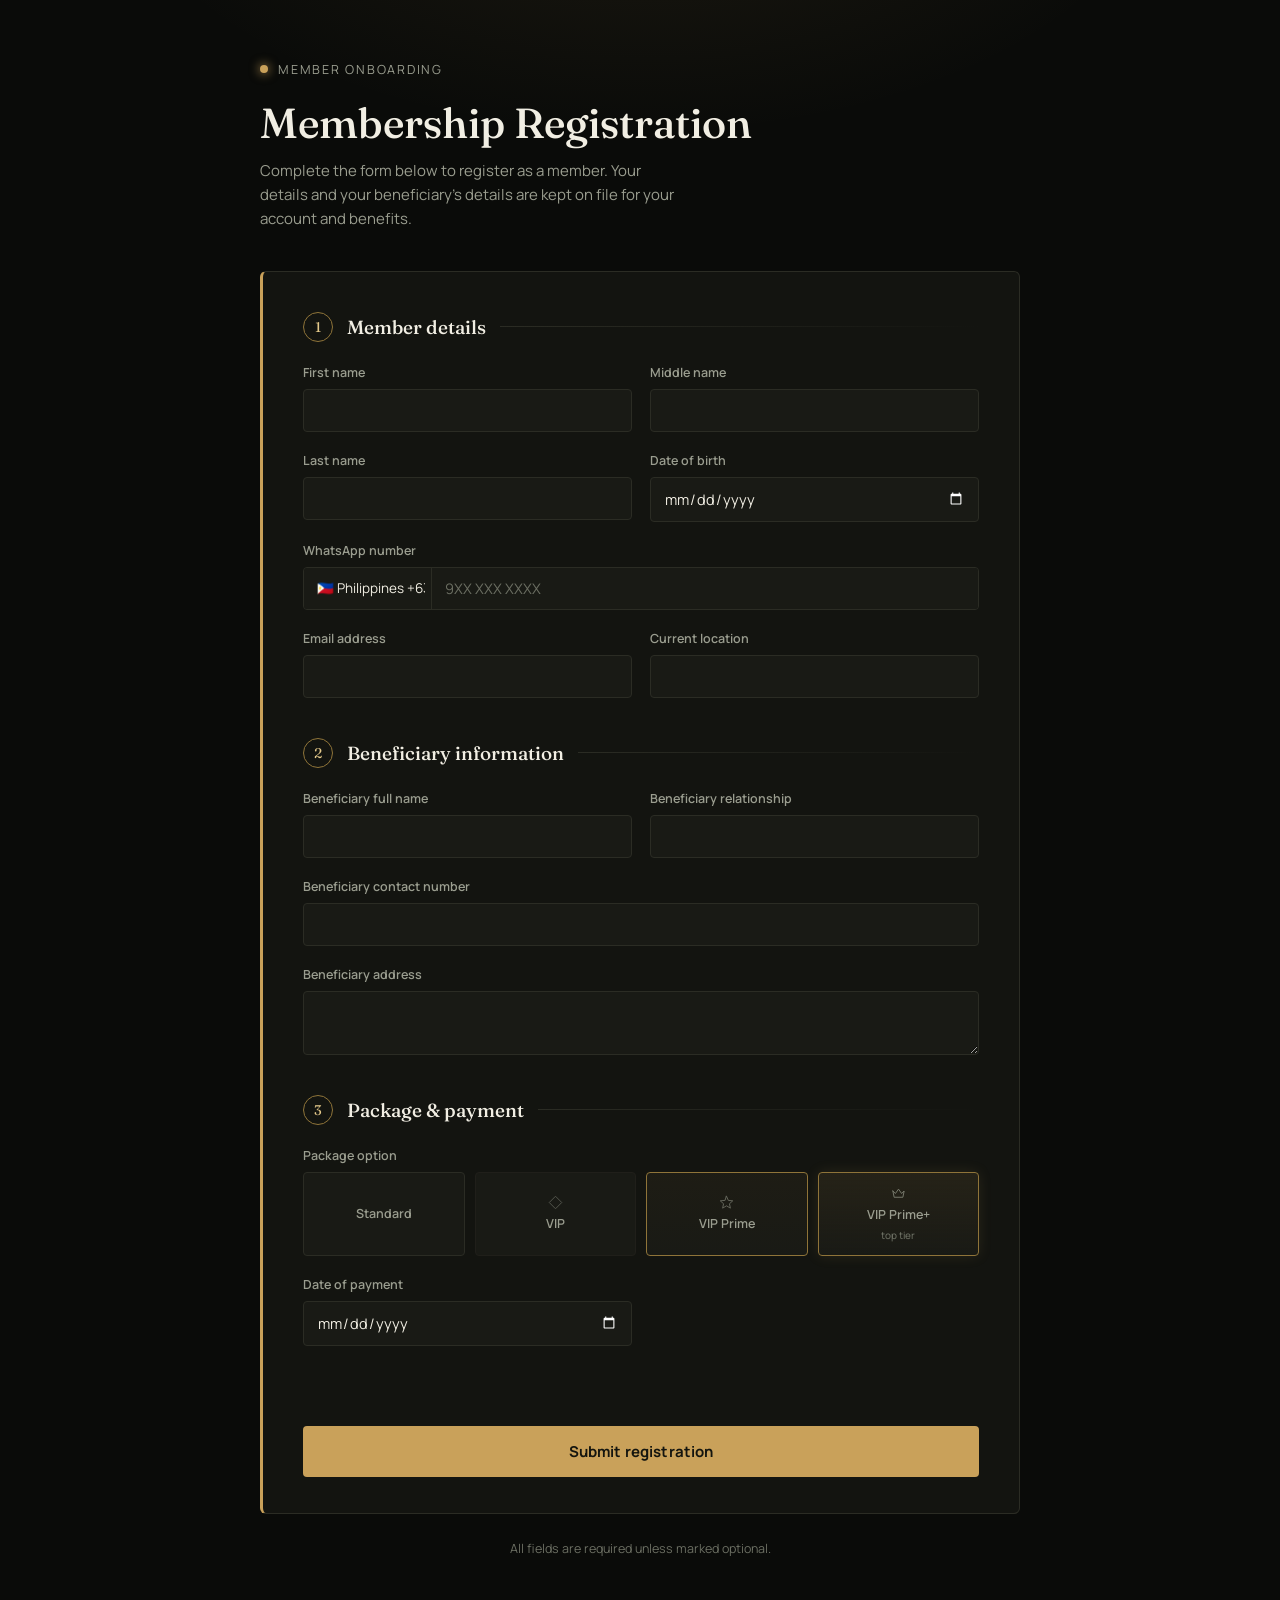
==== commit a8e0e5c5: "Rename member-registration-livatee-v4.html to index.html Connected DNS from GoDaddy domain to host a" ====
--- a/index.html
+++ b/index.html
@@ -3,491 +3,591 @@
 <head>
 <meta charset="UTF-8">
 <meta name="viewport" content="width=device-width, initial-scale=1.0">
-<title>Joshua Aldea</title>
+<title>Membership Registration</title>
 <link rel="preconnect" href="https://fonts.googleapis.com">
 <link rel="preconnect" href="https://fonts.gstatic.com" crossorigin>
-<link href="https://fonts.googleapis.com/css2?family=Bebas+Neue&family=Inter:wght@400;500;600&display=swap" rel="stylesheet">
-<link rel="stylesheet" href="https://cdnjs.cloudflare.com/ajax/libs/font-awesome/6.5.2/css/all.min.css">
-<link rel="icon" type="image/png" href="/livatee_logo.png">
+<link href="https://fonts.googleapis.com/css2?family=Fraunces:opsz,wght@9..144,400;9..144,500;9..144,600&family=Manrope:wght@400;500;600;700&display=swap" rel="stylesheet">
 <style>
-  :root{
-    --bg:#f8f6ef;
-    --bg-soft:#efeadd;
-    --ink:#17140f;
-    --ink-dim:#68624f;
-    --rule: rgba(23,20,15,0.13);
-    --accent:#a8582c;
-  }
-
-  *{box-sizing:border-box; margin:0; padding:0;}
-  html{ scroll-behavior:smooth; }
-
-  body{
-    background:var(--bg);
-    color:var(--ink);
-    font-family:'Inter', sans-serif;
-    line-height:1.7;
-    font-size:16px;
-  }
-
-  a{ color:inherit; text-decoration:none; }
-
-  .wrap{ max-width:760px; margin:0 auto; padding:0 32px; }
-
-  .kicker{
-    font-size:12.5px;
-    text-transform:uppercase;
-    letter-spacing:0.14em;
-    color:var(--ink-dim);
-  }
-
-  /* ---------- NAV ---------- */
-  nav{
-    position:sticky; top:0; z-index:50;
-    background:rgba(248,246,239,0.88);
-    backdrop-filter:blur(6px);
-    border-bottom:1px solid var(--rule);
-  }
-  .nav-row{
-    max-width:760px; margin:0 auto; padding:20px 32px;
-    display:flex; justify-content:space-between; align-items:center;
-  }
-  .brand{
-    font-family:'Bebas Neue', sans-serif;
-    font-weight:500;
-    font-size:15px;
-    letter-spacing:0.01em;
-  }
-  .nav-links{
-    display:flex; gap:28px;
-  }
-  .nav-links a{
-    font-size:12.5px;
-    text-transform:uppercase;
-    letter-spacing:0.08em;
-    color:var(--ink-dim);
-    position:relative;
-    padding-bottom:3px;
-  }
-  .nav-links a::after{
-    content:"";
-    position:absolute; left:0; bottom:0;
-    width:0; height:1px;
-    background:var(--accent);
-    transition:width 0.25s ease;
-  }
-  .nav-links a:hover{ color:var(--ink); }
-  .nav-links a:hover::after{ width:100%; }
-
-  .brand{
-    transition:opacity 0.2s ease;
-  }
-  .brand:hover{ opacity:0.65; }
-
-  .ig-link{
-    color:var(--ink);
-    display:flex; align-items:center;
-    transition:opacity 0.2s ease;
-  }
-  .ig-link i{ font-size:18px; }
-  .ig-link:hover{ opacity:0.6; }
-
-  /* ---------- FADE (SIMPLE, NO BOUNCE) ---------- */
-  .fade{
-    opacity:0;
-    transform:translateY(10px);
-    transition:opacity 0.7s ease-out, transform 0.7s ease-out;
-  }
-  .fade.visible{ opacity:1; transform:translateY(0); }
-
-  /* ---------- HERO ---------- */
-  .hero{ padding:110px 0 84px; }
-  .hero .kicker{ margin-bottom:22px; }
-
-  h1{
-    font-family:'Bebas Neue', sans-serif;
-    font-weight:500;
-    font-size:clamp(34px, 6vw, 58px);
-    line-height:1.14;
-    letter-spacing:-0.01em;
-    max-width:14ch;
-  }
-
-  .hero p{
-    margin-top:24px;
-    max-width:48ch;
-    color:var(--ink-dim);
-    font-size:16px;
-  }
-
-  .cta-row{
-    display:flex; flex-wrap:wrap; gap:36px;
-    margin-top:38px;
-  }
-  .cta-link{
-    font-size:14px;
-    letter-spacing:0.02em;
-    padding-bottom:5px;
-    border-bottom:1px solid var(--rule);
-    transition:border-color 0.2s ease, color 0.2s ease, padding-right 0.2s ease;
-  }
-  .cta-link .arrow{ margin-left:6px; display:inline-block; transition:transform 0.2s ease; }
-  .cta-link:hover{ border-color:var(--accent); color:var(--accent); }
-  .cta-link:hover .arrow{ transform:translateX(3px); }
-
-  /* ---------- STORY SECTIONS ---------- */
-  .chapters{ padding:10px 0 10px; }
-
-  .chapter{
-    padding:56px 0;
-    border-top:1px solid var(--rule);
-  }
-
-  .chapter-head{
-    display:flex; align-items:baseline; gap:14px;
-    margin-bottom:20px;
-  }
-  .chapter-num{
-    font-family:'Bebas Neue', sans-serif;
-    font-weight:600;
-    font-size:15px;
-    color:var(--accent);
-  }
-  .chapter h2{
-    font-family:'Bebas Neue', sans-serif;
-    font-weight:500;
-    font-size:24px;
-  }
-
-  .chapter p{
-    max-width:60ch;
-    color:#3c372c;
-    margin-bottom:15px;
-  }
-  .chapter p:last-child{ margin-bottom:0; }
-
-  .chapter .loud{
-    font-family:'Bebas Neue', sans-serif;
-    font-weight:500;
-    font-style:italic;
-    font-size:19px;
-    color:var(--ink);
-    margin:20px 0;
-    padding-left:18px;
-    border-left:2px solid var(--accent);
-  }
-
-  /* ---------- WHY SALES ---------- */
-  .pull{
-    padding:70px 0;
-    background:var(--bg-soft);
-    border-top:1px solid var(--rule);
-    border-bottom:1px solid var(--rule);
-  }
-  .pull .chapter-head{ margin-bottom:24px; }
-  .pull blockquote{
-    font-family:'Bebas Neue', sans-serif;
-    font-weight:500;
-    font-style:italic;
-    font-size:clamp(22px, 3.4vw, 32px);
-    line-height:1.35;
-    max-width:18ch;
-    margin-bottom:34px;
-  }
-
-  .skill-list{ margin-bottom:30px; }
-  .skill-row{
-    display:flex; align-items:baseline; gap:18px;
-    padding:9px 0;
-  }
-  .skill-row .n{
-    font-family:'Bebas Neue', sans-serif;
-    font-size:14px;
-    color:var(--accent);
-    width:22px;
-  }
-  .skill-row .t{ font-size:16px; }
-
-  .pull p.fine{ max-width:56ch; color:var(--ink-dim); }
-
-  /* ---------- CONNECT ---------- */
-  .connect{ padding:70px 0 20px; }
-  .connect .chapter-head{ margin-bottom:20px; }
-  .connect h2{
-    font-family:'Bebas Neue', sans-serif;
-    font-weight:500;
-    font-size:clamp(24px, 4vw, 32px);
-    max-width:30ch;
-    margin-bottom:20px;
-  }
-  .connect p{
-    max-width:52ch;
-    color:#3c372c;
-    margin-bottom:14px;
-  }
-  .connect p:last-of-type{ margin-bottom:44px; }
-
-  .contact-list{ border-top:1px solid var(--rule); }
-  .contact-row{
-    display:flex; justify-content:space-between; align-items:center;
-    padding:20px 0;
-    border-bottom:1px solid var(--rule);
-    transition:padding-left 0.25s ease;
-  }
-  .contact-row:hover{ padding-left:8px; }
-  .contact-row .left{
-    display:flex; align-items:center; gap:16px;
-  }
-  .contact-row .icon{
-    width:20px; height:20px;
-    color:var(--ink);
-    flex:none;
-  }
-  .contact-row i.icon{
-    width:20px;
-    font-size:19px;
-    line-height:1;
-    text-align:center;
-    height:auto;
-  }
-  .contact-row .label{
-    font-family:'Bebas Neue', sans-serif;
-    font-size:19px;
-  }
-  .contact-row .sub{
-    font-size:13px;
-    color:var(--ink-dim);
-  }
-  .contact-row .arrow{
-    font-size:18px;
-    color:var(--accent);
-    transition:transform 0.25s ease;
-  }
-  .contact-row:hover .arrow{ transform:translateX(4px); }
-
-  /* ---------- CLOSING ---------- */
-  .closing{
-    padding:90px 0;
-    background:var(--bg-soft);
-    text-align:center;
-  }
-  .closing-line{
-    font-family:'Bebas Neue', sans-serif;
-    font-weight:500;
-    font-size:19px;
-    line-height:1.5;
-    color:var(--ink-dim);
-    max-width:36ch;
-    margin:0 auto 20px;
-  }
-  .closing-big{
-    font-size:clamp(26px, 4vw, 36px);
-    font-style:italic;
-    color:var(--ink);
-    max-width:22ch;
-    margin:0 auto;
-  }
-
-  footer{
-    padding:26px 0;
-    text-align:center;
-    font-size:12px;
-    color:var(--ink-dim);
-    border-top:1px solid var(--rule);
-  }
-
-  @media (max-width:600px){
-    .wrap{ padding:0 22px; }
-    .nav-row{ padding:18px 22px; }
-    .nav-links{ gap:16px; }
-    .cta-row{ gap:20px; }
-    .contact-row .sub{ display:none; }
-  }
-
-  @media (prefers-reduced-motion: reduce){
-    .fade{ opacity:1; transform:none; transition:none; }
+  :root {
+    --bg: #0a0b09;
+    --bg-glow: #14150f;
+    --card: #131410;
+    --card-raised: #191a15;
+    --border: #2b2c24;
+    --border-soft: #201f1a;
+    --gold: #c9a15a;
+    --gold-bright: #e4c98a;
+    --gold-dim: #8f7439;
+    --text: #f1eee3;
+    --muted: #9a9d8f;
+    --muted-dim: #6b6e62;
+    --error: #d9765c;
+    --radius: 6px;
+  }
+  * { box-sizing: border-box; }
+  html, body { margin: 0; padding: 0; }
+  body {
+    font-family: 'Manrope', sans-serif;
+    background:
+      radial-gradient(ellipse 900px 500px at 50% -10%, rgba(201,161,90,0.10), transparent 60%),
+      var(--bg);
+    color: var(--text);
+    min-height: 100vh;
+    padding: 56px 20px 80px;
+    -webkit-font-smoothing: antialiased;
+  }
+  .wrap { max-width: 760px; margin: 0 auto; }
+
+  .masthead { margin-bottom: 40px; }
+  .masthead .mark {
+    display: inline-flex;
+    align-items: center;
+    gap: 10px;
+    margin-bottom: 22px;
+  }
+  .mark .dot {
+    width: 8px; height: 8px;
+    background: var(--gold);
+    border-radius: 50%;
+    box-shadow: 0 0 10px 2px rgba(201,161,90,0.5);
+  }
+  .mark span {
+    font-size: 12.5px;
+    letter-spacing: 0.14em;
+    color: var(--muted);
+  }
+  h1.title {
+    font-family: 'Fraunces', serif;
+    font-weight: 500;
+    font-size: clamp(30px, 5vw, 42px);
+    line-height: 1.12;
+    margin: 0 0 12px;
+    color: var(--text);
+  }
+  .masthead p {
+    max-width: 46ch;
+    margin: 0;
+    color: var(--muted);
+    font-size: 15px;
+    line-height: 1.6;
+  }
+
+  .card {
+    background: var(--card);
+    border: 1px solid var(--border);
+    border-left: 3px solid var(--gold);
+    border-radius: var(--radius);
+    padding: 40px 40px 36px;
+  }
+
+  .section { margin-bottom: 40px; }
+  .section:last-of-type { margin-bottom: 0; }
+
+  .section-head {
+    display: flex;
+    align-items: center;
+    gap: 14px;
+    margin-bottom: 22px;
+  }
+  .section-head .num {
+    flex: none;
+    width: 30px; height: 30px;
+    border: 1px solid var(--gold-dim);
+    border-radius: 50%;
+    display: flex; align-items: center; justify-content: center;
+    font-family: 'Fraunces', serif;
+    font-size: 14px;
+    color: var(--gold-bright);
+  }
+  .section-head h2 {
+    font-family: 'Fraunces', serif;
+    font-weight: 500;
+    font-size: 19px;
+    margin: 0;
+    color: var(--text);
+  }
+  .section-head .rule {
+    flex: 1;
+    height: 1px;
+    background: linear-gradient(to right, var(--border), transparent);
+  }
+
+  .grid {
+    display: grid;
+    grid-template-columns: 1fr 1fr;
+    gap: 20px 18px;
+  }
+  .field { display: flex; flex-direction: column; min-width: 0; }
+  .field.full { grid-column: 1 / -1; }
+
+  label {
+    font-size: 12.5px;
+    font-weight: 600;
+    color: var(--muted);
+    margin-bottom: 8px;
+  }
+
+  input[type="text"], input[type="email"], input[type="date"], input[type="tel"], textarea, select {
+    background: var(--card-raised);
+    border: 1px solid var(--border);
+    border-radius: 4px;
+    color: var(--text);
+    font-family: 'Manrope', sans-serif;
+    font-size: 14.5px;
+    padding: 11px 13px;
+    width: 100%;
+  }
+  input::placeholder, textarea::placeholder { color: var(--muted-dim); }
+  input:focus, textarea:focus, select:focus {
+    outline: none;
+    border-color: var(--gold);
+    box-shadow: 0 0 0 3px rgba(201,161,90,0.14);
+  }
+  textarea { resize: vertical; min-height: 64px; }
+
+  input[type="date"] { color-scheme: dark; }
+
+  /* phone group */
+  .phone-group {
+    display: flex;
+    border: 1px solid var(--border);
+    border-radius: 4px;
+    overflow: hidden;
+    background: var(--card-raised);
+  }
+  .phone-group:focus-within {
+    border-color: var(--gold);
+    box-shadow: 0 0 0 3px rgba(201,161,90,0.14);
+  }
+  .phone-group select {
+    border: none;
+    border-right: 1px solid var(--border);
+    border-radius: 0;
+    width: 128px;
+    flex: none;
+    background: var(--card-raised);
+    font-size: 13.5px;
+    padding-right: 6px;
+  }
+  .phone-group select:focus { box-shadow: none; }
+  .phone-group input {
+    border: none;
+    border-radius: 0;
+    flex: 1;
+    min-width: 0;
+  }
+  .phone-group input:focus { box-shadow: none; }
+
+  select { appearance: none; -webkit-appearance: none;
+    background-image: url("data:image/svg+xml;utf8,<svg xmlns='http://www.w3.org/2000/svg' width='10' height='6' viewBox='0 0 10 6'><path d='M0 0L5 6L10 0' fill='none' stroke='%239a9d8f' stroke-width='1.4'/></svg>");
+    background-repeat: no-repeat;
+    background-position: right 12px center;
+    padding-right: 30px;
+  }
+
+  /* package tiers — each step up reads visibly more premium than the last */
+  .tiers {
+    display: grid;
+    grid-template-columns: repeat(4, 1fr);
+    gap: 10px;
+  }
+  .tier { position: relative; }
+  .tier input { position: absolute; opacity: 0; width: 0; height: 0; }
+  .tier label {
+    position: relative;
+    display: flex;
+    flex-direction: column;
+    justify-content: center;
+    align-items: center;
+    text-align: center;
+    gap: 5px;
+    height: 84px;
+    margin: 0;
+    border: 1px solid var(--border);
+    border-radius: 4px;
+    background: var(--card-raised);
+    color: var(--muted);
+    font-size: 12.5px;
+    font-weight: 600;
+    cursor: pointer;
+    transition: border-color .15s ease, color .15s ease, background .15s ease, box-shadow .25s ease, transform .15s ease;
+  }
+  .tier label > * { position: relative; z-index: 1; }
+  .tier label .ic { width: 15px; height: 15px; opacity: .45; transition: opacity .15s ease; }
+  .tier label .sub { font-size: 10px; font-weight: 500; color: var(--muted-dim); }
+
+  /* Standard — the quiet baseline everything else is measured against */
+  .tier-standard label:hover { border-color: var(--gold-dim); color: var(--text); }
+  .tier-standard input:checked + label {
+    border-color: var(--gold);
+    color: var(--gold-bright);
+    background: linear-gradient(180deg, rgba(201,161,90,0.10), rgba(201,161,90,0.03));
+    box-shadow: 0 0 0 1px var(--gold) inset;
+  }
+
+  /* VIP — a step warmer at rest, gold glow when picked */
+  .tier-vip label { border-color: var(--border-soft); }
+  .tier-vip label:hover { border-color: var(--gold-dim); color: var(--text); }
+  .tier-vip label:hover .ic { opacity: .8; }
+  .tier-vip input:checked + label {
+    border-color: var(--gold);
+    color: var(--gold-bright);
+    background: linear-gradient(180deg, rgba(201,161,90,0.15), rgba(201,161,90,0.04));
+    box-shadow: 0 0 0 1px var(--gold) inset, 0 0 10px rgba(201,161,90,0.2);
+  }
+  .tier-vip input:checked + label .ic { opacity: 1; }
+
+  /* VIP Prime — already lit at rest, lifts and glows brighter when picked */
+  .tier-prime label {
+    border-color: var(--gold-dim);
+    background: linear-gradient(180deg, rgba(201,161,90,0.06), var(--card-raised));
+  }
+  .tier-prime label:hover { border-color: var(--gold); color: var(--text); }
+  .tier-prime label .ic { opacity: .6; }
+  .tier-prime label:hover .ic { opacity: 1; }
+  .tier-prime input:checked + label {
+    border-color: var(--gold-bright);
+    color: var(--gold-bright);
+    background: linear-gradient(180deg, rgba(201,161,90,0.22), rgba(201,161,90,0.05));
+    box-shadow: 0 0 0 1px var(--gold) inset, 0 0 20px rgba(201,161,90,0.32);
+    transform: translateY(-1px);
+  }
+  .tier-prime input:checked + label .ic { opacity: 1; }
+
+  /* VIP Prime+ — the top of the ladder: persistent glow, a sweep of light, always a little raised */
+  .tier-primeplus label {
+    overflow: hidden;
+    border-color: var(--gold-dim);
+    background: linear-gradient(180deg, rgba(201,161,90,0.1), var(--card-raised));
+    box-shadow: 0 0 14px rgba(201,161,90,0.12);
+  }
+  .tier-primeplus label::before {
+    content: "";
+    position: absolute;
+    inset: 0;
+    z-index: 0;
+    background: linear-gradient(115deg, transparent 40%, rgba(228,201,138,0.4) 50%, transparent 60%);
+    transform: translateX(-130%);
+    transition: transform .7s ease;
+  }
+  .tier-primeplus label:hover::before,
+  .tier-primeplus input:checked + label::before { transform: translateX(130%); }
+  .tier-primeplus label:hover { border-color: var(--gold); color: var(--text); transform: translateY(-1px); }
+  .tier-primeplus label .ic { opacity: .75; }
+  .tier-primeplus input:checked + label {
+    border-color: var(--gold-bright);
+    color: var(--gold-bright);
+    background: linear-gradient(180deg, rgba(201,161,90,0.28), rgba(201,161,90,0.06));
+    box-shadow: 0 0 0 1px var(--gold-bright) inset, 0 0 30px rgba(201,161,90,0.48);
+    transform: translateY(-2px);
+  }
+
+  button.submit {
+    margin-top: 40px;
+    width: 100%;
+    padding: 15px;
+    background: var(--gold);
+    color: #14150f;
+    border: none;
+    border-radius: 4px;
+    font-family: 'Manrope', sans-serif;
+    font-size: 15px;
+    font-weight: 700;
+    letter-spacing: 0.01em;
+    cursor: pointer;
+    transition: background .12s ease;
+  }
+  button.submit:hover { background: var(--gold-bright); }
+
+  #confirmation {
+    display: none;
+    margin-top: 18px;
+    padding: 16px 18px;
+    border-radius: 4px;
+    background: rgba(201,161,90,0.08);
+    border: 1px solid var(--gold-dim);
+    color: var(--gold-bright);
+    font-size: 13.5px;
+    line-height: 1.6;
+  }
+  #confirmation strong { color: var(--text); }
+
+  footer.note {
+    text-align: center;
+    margin-top: 26px;
+    color: var(--muted-dim);
+    font-size: 12.5px;
+  }
+
+  @media (max-width: 620px) {
+    .grid { grid-template-columns: 1fr; }
+    .tiers { grid-template-columns: repeat(2, 1fr); }
+    .card { padding: 30px 22px; }
+    .phone-group { flex-direction: column; }
+    .phone-group select { width: 100%; border-right: none; border-bottom: 1px solid var(--border); }
   }
 </style>
 </head>
 <body>
-
-<nav>
-  <div class="nav-row">
-    <a class="brand" href="#top">Josh Aldea</a>
-    <a class="ig-link" href="https://www.instagram.com/josh._.aldea" target="_blank" rel="noopener" aria-label="Josh on Instagram">
-      <i class="fa-brands fa-instagram"></i>
-    </a>
+<div class="wrap">
+
+  <div class="masthead">
+    <div class="mark"><span class="dot"></span><span>MEMBER ONBOARDING</span></div>
+    <h1 class="title">Membership Registration</h1>
+    <p>Complete the form below to register as a member. Your details and your beneficiary's details are kept on file for your account and benefits.</p>
   </div>
-</nav>
-
-<main class="wrap" id="top">
-
-  <section class="hero">
-    <div class="kicker fade">Unfiltered. Unqualified. Undeniable.</div>
-    <h1 class="fade">Why bother settling for mediocrity?</h1>
-    <p class="fade">I'm Josh. 21 years old. A serial risk-taker. High school dropout. Ran away from home. Slept by the roadside.</p>
-    <div class="cta-row fade">
-      <a class="cta-link" href="#story">Read my story <span class="arrow">→</span></a>
-      <a class="cta-link" href="#connect">Connect with me <span class="arrow">→</span></a>
-    </div>
-  </section>
-
-  <section class="chapters" id="story">
-
-    <div class="chapter fade">
-      <div class="chapter-head">
-        <span class="chapter-num">01</span>
-        <h2>Awakening</h2>
+
+  <div class="card">
+    <form id="regForm">
+
+      <div class="section">
+        <div class="section-head"><span class="num">1</span><h2>Member details</h2><span class="rule"></span></div>
+        <div class="grid">
+          <div class="field">
+            <label for="firstName">First name</label>
+            <input type="text" id="firstName" required>
+          </div>
+          <div class="field">
+            <label for="middleName">Middle name</label>
+            <input type="text" id="middleName">
+          </div>
+          <div class="field">
+            <label for="lastName">Last name</label>
+            <input type="text" id="lastName" required>
+          </div>
+          <div class="field">
+            <label for="dob">Date of birth</label>
+            <input type="date" id="dob" required>
+          </div>
+          <div class="field full">
+            <label for="whatsappNumber">WhatsApp number</label>
+            <div class="phone-group">
+              <select id="countryCode" aria-label="Country code"></select>
+              <input type="tel" id="whatsappNumber" placeholder="9XX XXX XXXX" required>
+            </div>
+          </div>
+          <div class="field">
+            <label for="email">Email address</label>
+            <input type="email" id="email" required>
+          </div>
+          <div class="field">
+            <label for="location">Current location</label>
+            <input type="text" id="location" required>
+          </div>
+        </div>
       </div>
-      <p>I live in a country where people firmly believe that school education is the key to success. As a clueless kid, I innocently followed the path people laid out in front of me.</p>
-      <p>Not until I turned 17. I recognized a pattern in the lives of people who'd gone through the same system that the majority of people propagate as the only way to success. Looking at these graduates and now-working people, seemingly unhappy, I didn't want to have their lives. I didn't want the destination they'd ended up in from taking the same traditional path that the society has demanded of them.</p>
-      <p class="loud">LIVING THE LIFE THAT'S ALREADY BEEN LIVED IS MEANINGLESS.</p>
-      <p>Go to school. Get a job. Work 40/50 years. Retire. Die.</p>
-      <p>I don't know about you, but that for me didn't sound like a life. That's like more of a template. And templates are for people who are cowards to write their own story.</p>
-    </div>
-
-    <div class="chapter fade">
-      <div class="chapter-head">
-        <span class="chapter-num">02</span>
-        <h2>Denial</h2>
+
+      <div class="section">
+        <div class="section-head"><span class="num">2</span><h2>Beneficiary information</h2><span class="rule"></span></div>
+        <div class="grid">
+          <div class="field">
+            <label for="benName">Beneficiary full name</label>
+            <input type="text" id="benName" required>
+          </div>
+          <div class="field">
+            <label for="benRelationship">Beneficiary relationship</label>
+            <input type="text" id="benRelationship" required>
+          </div>
+          <div class="field full">
+            <label for="benContact">Beneficiary contact number</label>
+            <input type="tel" id="benContact" required>
+          </div>
+          <div class="field full">
+            <label for="benAddress">Beneficiary address</label>
+            <textarea id="benAddress" required></textarea>
+          </div>
+        </div>
       </div>
-      <p>At 17 I was deliberately looking for ways to make money online. Social Media Marketing Agency (SMMA) was a hype back then. I joined a community of people running SMMA. I met an owner of SMMA called Creaet and proposed me a role in his company as a Head of Operations. I accepted it.</p>
-      <p>Since I was still at school, while having an involvement in a startup, I could barely fulfill my role in the company. So I have two options and only one I could take—whether to pursue schooling.. or enter the business world.</p>
-      <p>I chose the latter since we only have one life. I mean, why the heck bother settling for mediocrity?</p>
-      <p>I wanted to build my own business by studying the workflows and systems of the business that I'm getting into. So I dropped out of school and started the business venture.</p>
-    </div>
-
-    <div class="chapter fade">
-      <div class="chapter-head">
-        <span class="chapter-num">03</span>
-        <h2>Ran away</h2>
+
+      <div class="section">
+        <div class="section-head"><span class="num">3</span><h2>Package &amp; payment</h2><span class="rule"></span></div>
+
+        <div class="field full" style="margin-bottom: 20px;">
+          <label>Package option</label>
+          <div class="tiers">
+            <div class="tier tier-standard">
+              <input type="radio" name="package" id="pkgStandard" value="Standard" required>
+              <label for="pkgStandard">Standard</label>
+            </div>
+            <div class="tier tier-vip">
+              <input type="radio" name="package" id="pkgVip" value="VIP">
+              <label for="pkgVip">
+                <svg class="ic" viewBox="0 0 24 24" fill="none" stroke="currentColor" stroke-width="1.6" stroke-linejoin="round"><path d="M12 2L22 12L12 22L2 12Z"/></svg>
+                VIP
+              </label>
+            </div>
+            <div class="tier tier-prime">
+              <input type="radio" name="package" id="pkgVipPrime" value="VIP Prime">
+              <label for="pkgVipPrime">
+                <svg class="ic" viewBox="0 0 24 24" fill="none" stroke="currentColor" stroke-width="1.5" stroke-linejoin="round" stroke-linecap="round"><path d="M12 2L14.9 8.6L22 9.3L16.7 14L18.2 21L12 17.3L5.8 21L7.3 14L2 9.3L9.1 8.6Z"/></svg>
+                VIP Prime
+              </label>
+            </div>
+            <div class="tier tier-primeplus">
+              <input type="radio" name="package" id="pkgVipPrimePlus" value="VIP Prime+">
+              <label for="pkgVipPrimePlus">
+                <svg class="ic" viewBox="0 0 24 24" fill="none" stroke="currentColor" stroke-width="1.5" stroke-linejoin="round" stroke-linecap="round"><path d="M3 8L7 12L12 5L17 12L21 8L19 18H5L3 8Z"/></svg>
+                VIP Prime+<span class="sub">top tier</span>
+              </label>
+            </div>
+          </div>
+        </div>
+
+        <div class="grid">
+          <div class="field">
+            <label for="paymentDate">Date of payment</label>
+            <input type="date" id="paymentDate" required>
+          </div>
+        </div>
       </div>
-      <p>At 18, my family couldn't understand why I spent all day in front of a screen. Well, from their perspective, I was just "chilling" at home.</p>
-      <p>What they didn't see was that I was leading meetings, interviewing and hiring candidates, helping develop strategic business plans, and managing operations for a startup SMMA. The role was commission-based, not salaried, so although I was gaining valuable experience, I wasn't earning an income yet.</p>
-      <p>Because I wasn't bringing any money, my family believed I wasn't contributing anything of a value. They eventually insisted that I get a traditional job so I could at least be fucking "useful" to the household.</p>
-      <p>I don't blame my family as this poor mindset is common in many Filipino families. That if you don't have a college degree, the expectation is that you'll spend the rest of your life working low-paying & physically demanding jobs.</p>
-      <p>So my dad sent me to my uncle who's an architect and a contractor to be one of his construction workers, and all of my hard-earned money goes to my dad's pocket. I would wake up 5am, and work from 7am up until 5pm on construction. And 6pm to 2am as a Head of Operations.</p>
-      <p>Fast forward, I can no longer fulfill my role in startup due to my body's need of early rest from heavy work at construction. I haven't earned a penny in that startup because we had zero clients. And just late April 2026 I deviated away from my family completely to live by myself.</p>
-    </div>
-
-    <div class="chapter fade">
-      <div class="chapter-head">
-        <span class="chapter-num">04</span>
-        <h2>Building from ground up</h2>
-      </div>
-      <p>The first three days from running away from home was an unimaginably difficult experience.</p>
-      <p>I slept on floors, by the roadside, and at the park bench.</p>
-      <p>I tried applying for local jobs related to sales and communication roles such as front desk receptionist, salesman in mall, customer service representative. Only to end up having each of my applications rejected, simply because i didn't have a school diploma/degree.</p>
-      <p>This Philippine job fucking market will humble you fast if you don't play by their rules.</p>
-      <p>So as a last resort, again, I was forced to take on a job that has the lowest barrier of entry, yet most physically laborious ~ construction worker. Luckily, workers can stay in a container van barracks which currently is serving as my temporary shelter.</p>
-      <p>Now I work 6 days a week, 7am-6pm, earning $10/day leaving me by the weekend payday with only enough money to pay for the borrowed food that I ate for that entire week.</p>
-      <p>I cannot afford staying here for long so at night after every shift I'm allocating my time to acquire a skillset that I know will pay for a lifetime: sales.</p>
-    </div>
-
-  </section>
-
-</main>
-
-  <section class="pull fade" id="why-sales">
-    <div class="wrap">
-      <div class="chapter-head">
-        <span class="chapter-num">05</span>
-        <h2>Why sales?</h2>
-      </div>
-      <blockquote>Sales compounds into everything.</blockquote>
-
-      <div class="skill-list">
-        <div class="skill-row"><span class="n">01</span><span class="t">Communication</span></div>
-        <div class="skill-row"><span class="n">02</span><span class="t">Influence</span></div>
-        <div class="skill-row"><span class="n">03</span><span class="t">Persuasion</span></div>
-        <div class="skill-row"><span class="n">04</span><span class="t">Handling rejection</span></div>
-        <div class="skill-row"><span class="n">05</span><span class="t">Moving people to action</span></div>
-      </div>
-
-      <p class="fine">Every single individual who has ever built something great sold something first. Be it an idea, a vision, or even themselves.</p>
-    </div>
-  </section>
-
-<main class="wrap">
-  <section class="connect" id="connect">
-    <div class="chapter-head fade">
-      <span class="chapter-num">06</span>
-      <h2 style="font-size:15px; letter-spacing:0.08em; text-transform:uppercase; color:var(--ink-dim);">Connect</h2>
-    </div>
-    <h2 class="fade">I personally designed this website to connect with a selected group of people who resonate with me.</h2>
-    <p class="fade">I don't connect with people who are solely ambitious. Ambition alone is common. And everyone has a version of a dream.</p>
-    <p class="fade">What's rarer is the discipline to show up for that dream every day whether you feel like it or not — to practice, build, write, create, or refine, even when no one's watching and no one's asked.</p>
-    <p class="fade">So if you're someone who's already in the arena, testing ideas, making things happen, failing forward, and getting better, then this space is for you.</p>
-    <p class="fade">I'd rather connect with six people who are quietly doing the work than a thousand who are only planning to start.</p>
-    <p class="fade">If that sounds like you, I'd love to know what you're building.</p>
-
-    <div class="contact-list fade">
-      <a class="contact-row" href="mailto:josh.aldea@outlook.com">
-        <div class="left">
-          <i class="fa-regular fa-envelope icon"></i>
-          <div>
-            <div class="label">Email</div>
-            <div class="sub">josh.aldea@outlook.com</div>
-          </div>
-        </div>
-        <span class="arrow">→</span>
-      </a>
-      <a class="contact-row" href="https://discord.com/users/1493905589867118703" target="_blank" rel="noopener">
-        <div class="left">
-          <i class="fa-brands fa-discord icon"></i>
-          <div>
-            <div class="label">Discord</div>
-            <div class="sub">Message me directly</div>
-          </div>
-        </div>
-        <span class="arrow">→</span>
-      </a>
-      <a class="contact-row" href="https://www.instagram.com/josh._.aldea" target="_blank" rel="noopener">
-        <div class="left">
-          <i class="fa-brands fa-instagram icon"></i>
-          <div>
-            <div class="label">Instagram</div>
-            <div class="sub">@josh._.aldea</div>
-          </div>
-        </div>
-        <span class="arrow">→</span>
-      </a>
-      <a class="contact-row" href="https://www.x.com/MrJoshieee" target="_blank" rel="noopener">
-        <div class="left">
-          <i class="fa-brands fa-x-twitter icon"></i>
-          <div>
-            <div class="label">X</div>
-            <div class="sub">@MrJoshieee</div>
-          </div>
-        </div>
-        <span class="arrow">→</span>
-      </a>
-    </div>
-  </section>
-
-</main>
-
-<section class="closing fade">
-  <div class="wrap">
-    <p class="closing-line">You only get to live once.<br>You can decide to live your life to its fullest.</p>
-    <p class="closing-line closing-big">Live a phenomenal life:)</p>
+
+      <button type="submit" class="submit">Submit registration</button>
+      <div id="confirmation"></div>
+    </form>
   </div>
-</section>
-
-<footer>
-  Joshua Aldea · © <span id="year"></span>
-</footer>
+
+  <footer class="note">All fields are required unless marked optional.</footer>
+</div>
 
 <script>
-  document.getElementById('year').textContent = new Date().getFullYear();
-
-  const io = new IntersectionObserver((entries)=>{
-    entries.forEach(e=>{
-      if(e.isIntersecting){ e.target.classList.add('visible'); io.unobserve(e.target); }
-    });
-  }, { threshold:0.12 });
-  document.querySelectorAll('.fade').forEach(el=>io.observe(el));
+  // [iso2, name, dial code]
+  const countries = [
+["AF","Afghanistan","93"],["AL","Albania","355"],["DZ","Algeria","213"],["AD","Andorra","376"],
+["AO","Angola","244"],["AG","Antigua and Barbuda","1268"],["AR","Argentina","54"],["AM","Armenia","374"],
+["AU","Australia","61"],["AT","Austria","43"],["AZ","Azerbaijan","994"],["BS","Bahamas","1242"],
+["BH","Bahrain","973"],["BD","Bangladesh","880"],["BB","Barbados","1246"],["BY","Belarus","375"],
+["BE","Belgium","32"],["BZ","Belize","501"],["BJ","Benin","229"],["BT","Bhutan","975"],
+["BO","Bolivia","591"],["BA","Bosnia and Herzegovina","387"],["BW","Botswana","267"],["BR","Brazil","55"],
+["BN","Brunei","673"],["BG","Bulgaria","359"],["BF","Burkina Faso","226"],["BI","Burundi","257"],
+["KH","Cambodia","855"],["CM","Cameroon","237"],["CA","Canada","1"],["CV","Cape Verde","238"],
+["CF","Central African Republic","236"],["TD","Chad","235"],["CL","Chile","56"],["CN","China","86"],
+["CO","Colombia","57"],["KM","Comoros","269"],["CG","Congo (Brazzaville)","242"],["CD","Congo (DRC)","243"],
+["CR","Costa Rica","506"],["HR","Croatia","385"],["CU","Cuba","53"],["CY","Cyprus","357"],
+["CZ","Czech Republic","420"],["DK","Denmark","45"],["DJ","Djibouti","253"],["DM","Dominica","1767"],
+["DO","Dominican Republic","1809"],["EC","Ecuador","593"],["EG","Egypt","20"],["SV","El Salvador","503"],
+["GQ","Equatorial Guinea","240"],["ER","Eritrea","291"],["EE","Estonia","372"],["SZ","Eswatini","268"],
+["ET","Ethiopia","251"],["FJ","Fiji","679"],["FI","Finland","358"],["FR","France","33"],
+["GA","Gabon","241"],["GM","Gambia","220"],["GE","Georgia","995"],["DE","Germany","49"],
+["GH","Ghana","233"],["GR","Greece","30"],["GD","Grenada","1473"],["GT","Guatemala","502"],
+["GN","Guinea","224"],["GW","Guinea-Bissau","245"],["GY","Guyana","592"],["HT","Haiti","509"],
+["HN","Honduras","504"],["HK","Hong Kong","852"],["HU","Hungary","36"],["IS","Iceland","354"],
+["IN","India","91"],["ID","Indonesia","62"],["IR","Iran","98"],["IQ","Iraq","964"],
+["IE","Ireland","353"],["IL","Israel","972"],["IT","Italy","39"],["CI","Ivory Coast","225"],
+["JM","Jamaica","1876"],["JP","Japan","81"],["JO","Jordan","962"],["KZ","Kazakhstan","7"],
+["KE","Kenya","254"],["KI","Kiribati","686"],["KW","Kuwait","965"],["KG","Kyrgyzstan","996"],
+["LA","Laos","856"],["LV","Latvia","371"],["LB","Lebanon","961"],["LS","Lesotho","266"],
+["LR","Liberia","231"],["LY","Libya","218"],["LI","Liechtenstein","423"],["LT","Lithuania","370"],
+["LU","Luxembourg","352"],["MO","Macau","853"],["MG","Madagascar","261"],["MW","Malawi","265"],
+["MY","Malaysia","60"],["MV","Maldives","960"],["ML","Mali","223"],["MT","Malta","356"],
+["MH","Marshall Islands","692"],["MR","Mauritania","222"],["MU","Mauritius","230"],["MX","Mexico","52"],
+["FM","Micronesia","691"],["MD","Moldova","373"],["MC","Monaco","377"],["MN","Mongolia","976"],
+["ME","Montenegro","382"],["MA","Morocco","212"],["MZ","Mozambique","258"],["MM","Myanmar","95"],
+["NA","Namibia","264"],["NR","Nauru","674"],["NP","Nepal","977"],["NL","Netherlands","31"],
+["NZ","New Zealand","64"],["NI","Nicaragua","505"],["NE","Niger","227"],["NG","Nigeria","234"],
+["KP","North Korea","850"],["MK","North Macedonia","389"],["NO","Norway","47"],["OM","Oman","968"],
+["PK","Pakistan","92"],["PW","Palau","680"],["PS","Palestine","970"],["PA","Panama","507"],
+["PG","Papua New Guinea","675"],["PY","Paraguay","595"],["PE","Peru","51"],["PH","Philippines","63"],
+["PL","Poland","48"],["PT","Portugal","351"],["PR","Puerto Rico","1787"],["QA","Qatar","974"],
+["RO","Romania","40"],["RU","Russia","7"],["RW","Rwanda","250"],["KN","Saint Kitts and Nevis","1869"],
+["LC","Saint Lucia","1758"],["VC","Saint Vincent and the Grenadines","1784"],["WS","Samoa","685"],
+["SM","San Marino","378"],["ST","Sao Tome and Principe","239"],["SA","Saudi Arabia","966"],
+["SN","Senegal","221"],["RS","Serbia","381"],["SC","Seychelles","248"],["SL","Sierra Leone","232"],
+["SG","Singapore","65"],["SK","Slovakia","421"],["SI","Slovenia","386"],["SB","Solomon Islands","677"],
+["SO","Somalia","252"],["ZA","South Africa","27"],["KR","South Korea","82"],["SS","South Sudan","211"],
+["ES","Spain","34"],["LK","Sri Lanka","94"],["SD","Sudan","249"],["SR","Suriname","597"],
+["SE","Sweden","46"],["CH","Switzerland","41"],["SY","Syria","963"],["TW","Taiwan","886"],
+["TJ","Tajikistan","992"],["TZ","Tanzania","255"],["TH","Thailand","66"],["TL","Timor-Leste","670"],
+["TG","Togo","228"],["TO","Tonga","676"],["TT","Trinidad and Tobago","1868"],["TN","Tunisia","216"],
+["TR","Turkey","90"],["TM","Turkmenistan","993"],["TV","Tuvalu","688"],["UG","Uganda","256"],
+["UA","Ukraine","380"],["AE","United Arab Emirates","971"],["GB","United Kingdom","44"],
+["US","United States","1"],["UY","Uruguay","598"],["UZ","Uzbekistan","998"],["VU","Vanuatu","678"],
+["VA","Vatican City","379"],["VE","Venezuela","58"],["VN","Vietnam","84"],["YE","Yemen","967"],
+["ZM","Zambia","260"],["ZW","Zimbabwe","263"]
+  ];
+
+  function flagEmoji(iso2) {
+    return String.fromCodePoint(...[...iso2.toUpperCase()].map(c => 127397 + c.charCodeAt(0)));
+  }
+
+  const select = document.getElementById('countryCode');
+  countries.forEach(([iso2, name, dial]) => {
+    const opt = document.createElement('option');
+    opt.value = dial;
+    opt.dataset.iso = iso2;
+    opt.textContent = `${flagEmoji(iso2)} ${name} +${dial}`;
+    if (iso2 === 'PH') opt.selected = true;
+    select.appendChild(opt);
+  });
+
+  // ---- Web3Forms setup ----
+  // 1. Go to https://web3forms.com, enter josh.aldea@outlook.com, and get a free Access Key.
+  // 2. Paste that key below, replacing "YOUR_ACCESS_KEY_HERE".
+  const WEB3FORMS_ACCESS_KEY = "4d484236-e8c4-4e3f-8354-c5b3d680254d";
+
+  document.getElementById('regForm').addEventListener('submit', async function (e) {
+    e.preventDefault();
+
+    const pkg = document.querySelector('input[name="package"]:checked');
+    const dial = select.value;
+    const number = document.getElementById('whatsappNumber').value;
+    const first = document.getElementById('firstName').value;
+    const last = document.getElementById('lastName').value;
+
+    const box = document.getElementById('confirmation');
+    const submitBtn = document.querySelector('.submit');
+
+    const payload = {
+      access_key: WEB3FORMS_ACCESS_KEY,
+      subject: "New Membership Registration — " + first + " " + last,
+      from_name: "Livatee Membership Form",
+      "First name": first,
+      "Middle name": document.getElementById('middleName').value,
+      "Last name": last,
+      "Date of birth": document.getElementById('dob').value,
+      "WhatsApp number": '+' + dial + ' ' + number,
+      "Email address": document.getElementById('email').value,
+      "Current location": document.getElementById('location').value,
+      "Beneficiary full name": document.getElementById('benName').value,
+      "Beneficiary relationship": document.getElementById('benRelationship').value,
+      "Beneficiary contact number": document.getElementById('benContact').value,
+      "Beneficiary address": document.getElementById('benAddress').value,
+      "Package option": pkg ? pkg.value : "",
+      "Date of payment": document.getElementById('paymentDate').value
+    };
+
+    submitBtn.disabled = true;
+    submitBtn.textContent = "Submitting...";
+
+    try {
+      const response = await fetch("https://api.web3forms.com/submit", {
+        method: "POST",
+        headers: {
+          "Content-Type": "application/json",
+          "Accept": "application/json"
+        },
+        body: JSON.stringify(payload)
+      });
+      const result = await response.json();
+
+      box.style.display = 'block';
+      if (result.success) {
+        box.innerHTML =
+          '<strong>Registration submitted.</strong><br>' +
+          first + ' ' + last + ' — WhatsApp +' + dial + ' ' + number +
+          (pkg ? ' — ' + pkg.value + ' package.' : '.') +
+          '<br>Thank you — we\'ve received your details.';
+        document.getElementById('regForm').reset();
+      } else {
+        box.innerHTML = '<strong>Something went wrong.</strong><br>Please try again, or contact us directly.';
+      }
+    } catch (err) {
+      box.style.display = 'block';
+      box.innerHTML = '<strong>Network error.</strong><br>Please check your connection and try again.';
+    } finally {
+      submitBtn.disabled = false;
+      submitBtn.textContent = "Submit registration";
+    }
+  });
 </script>
-
 </body>
 </html>
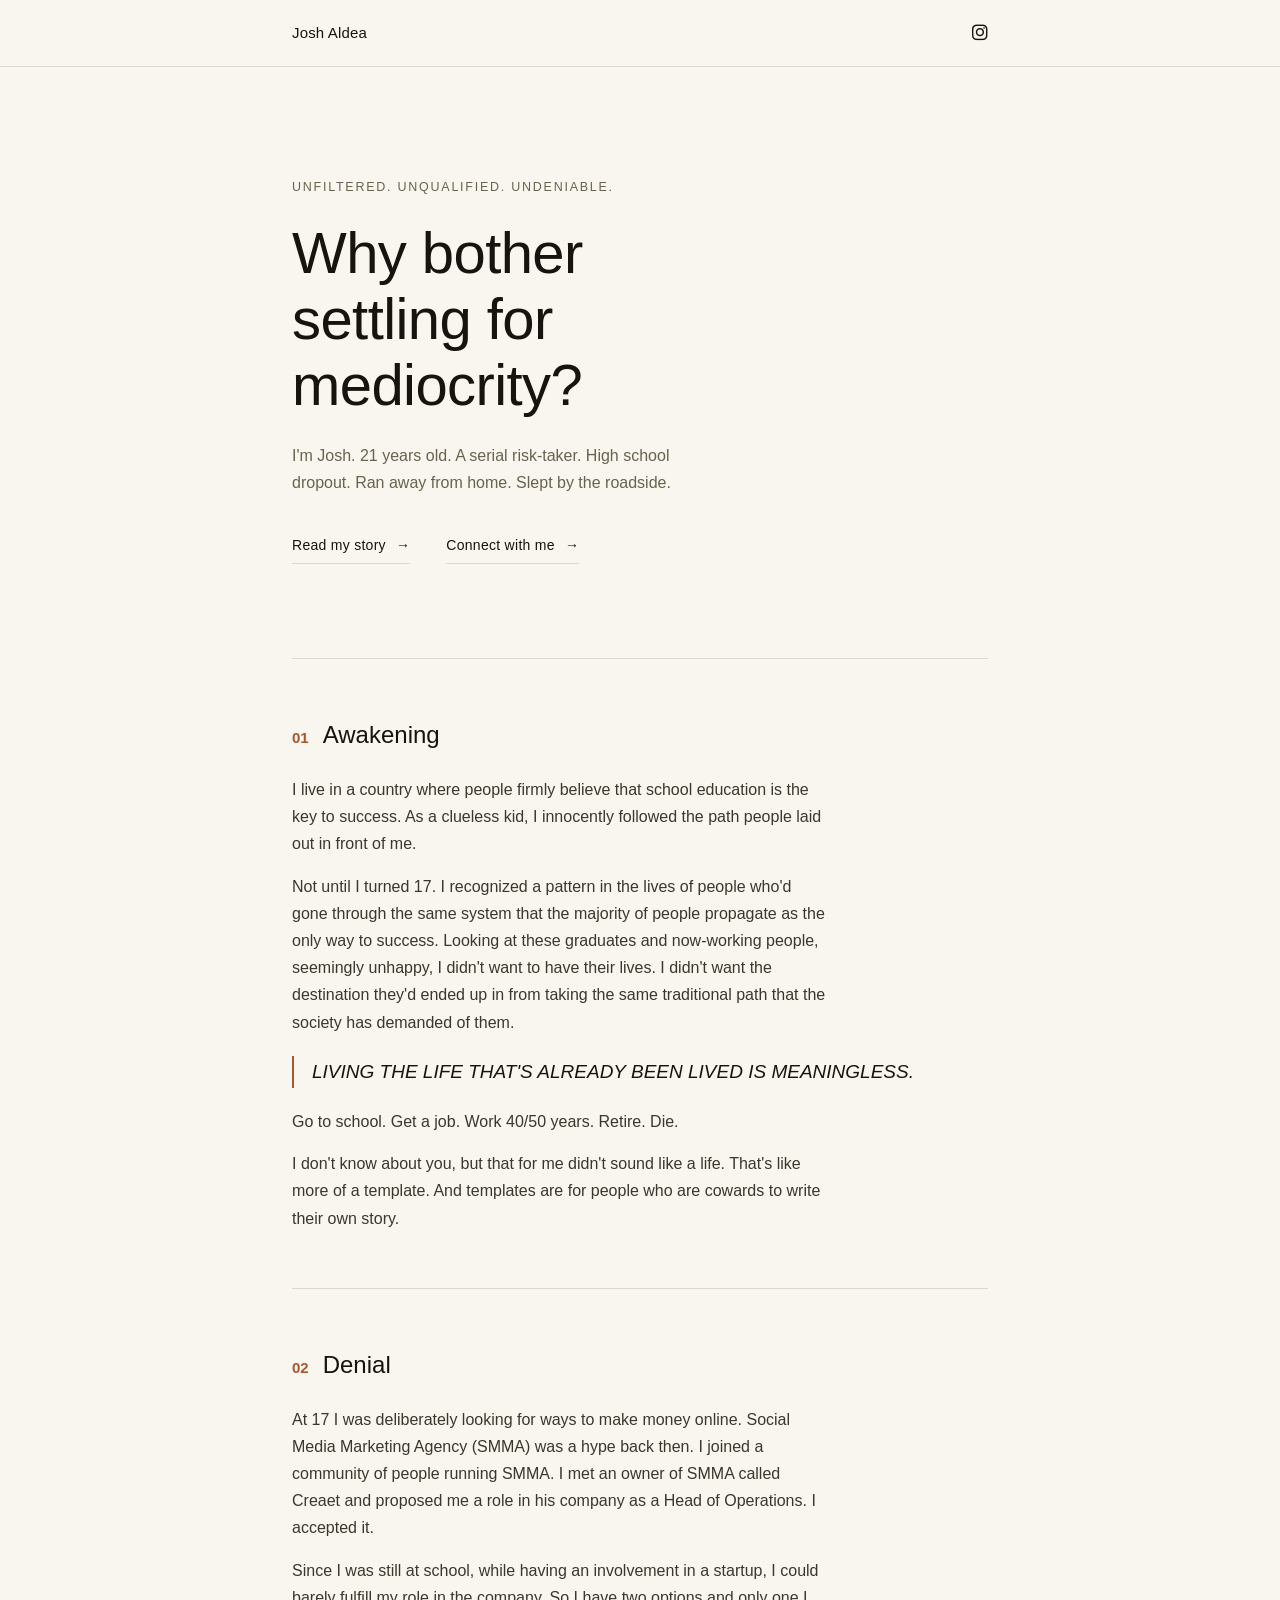
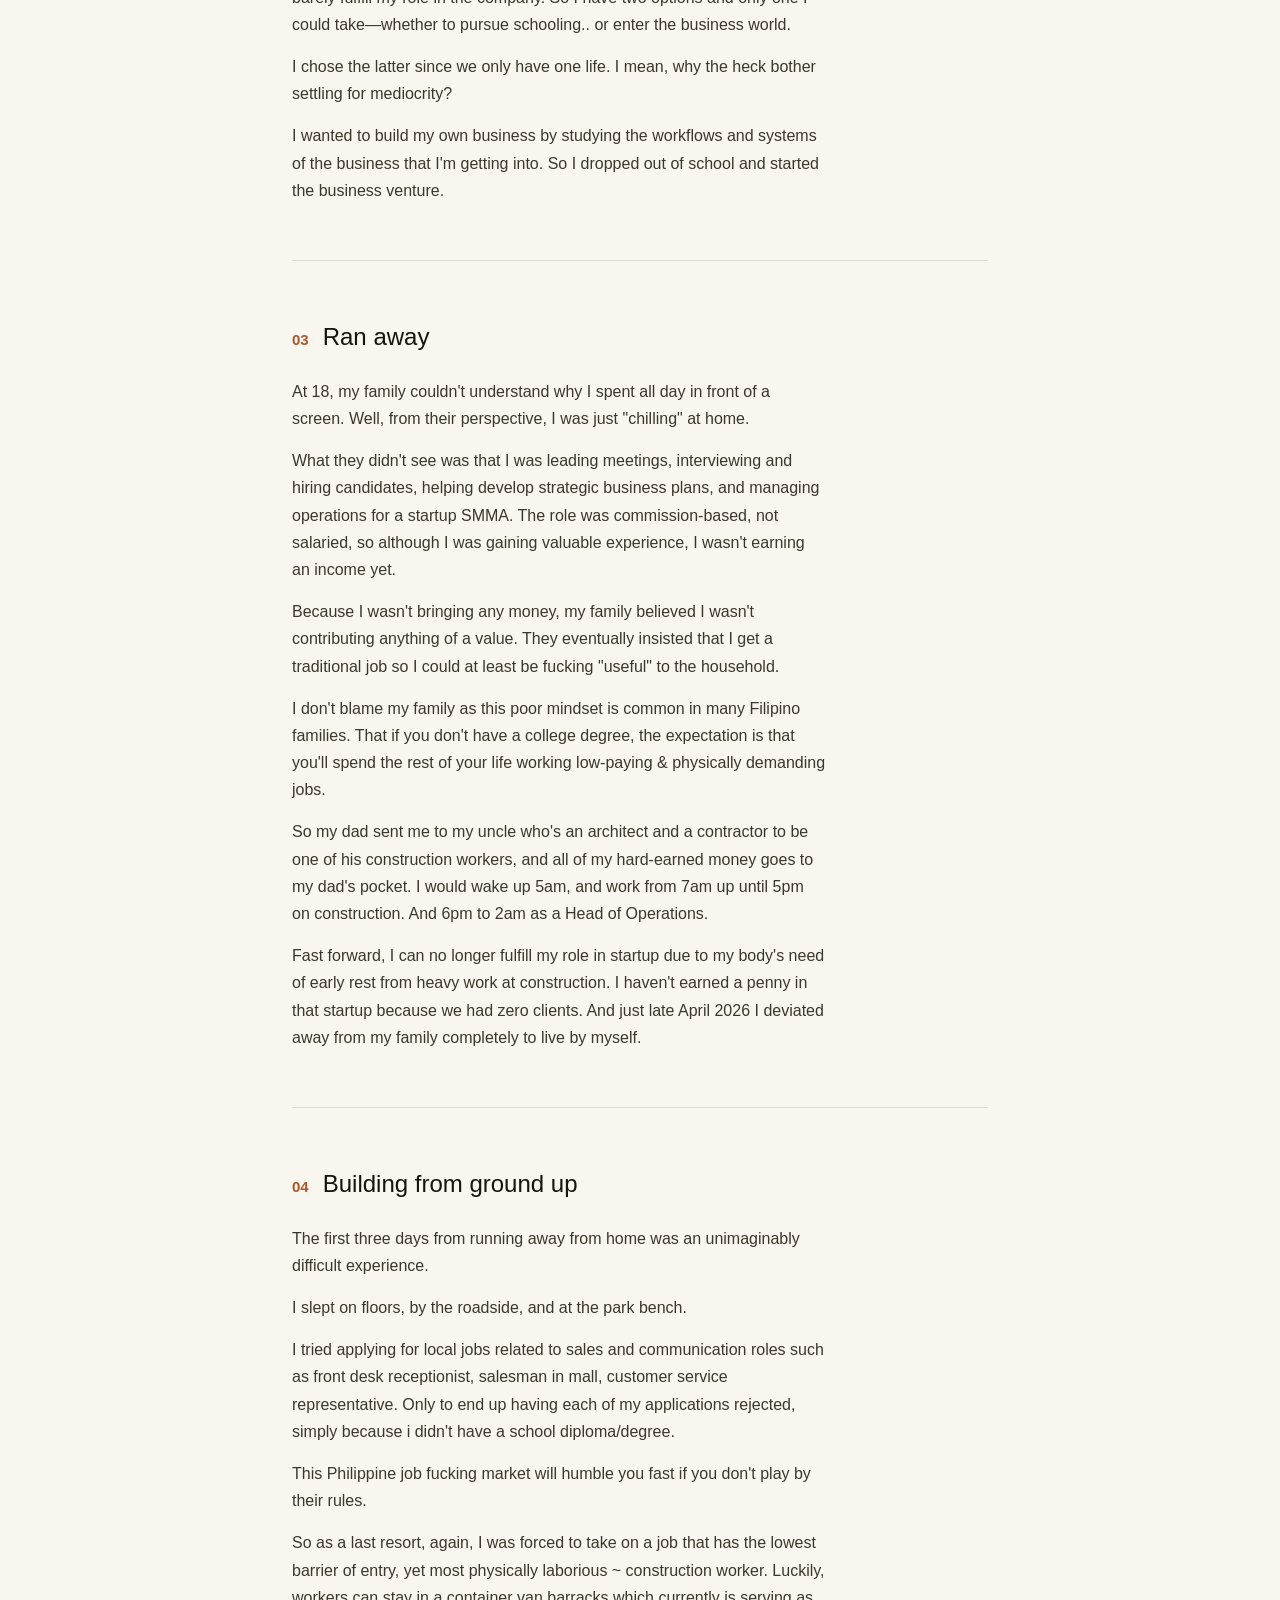
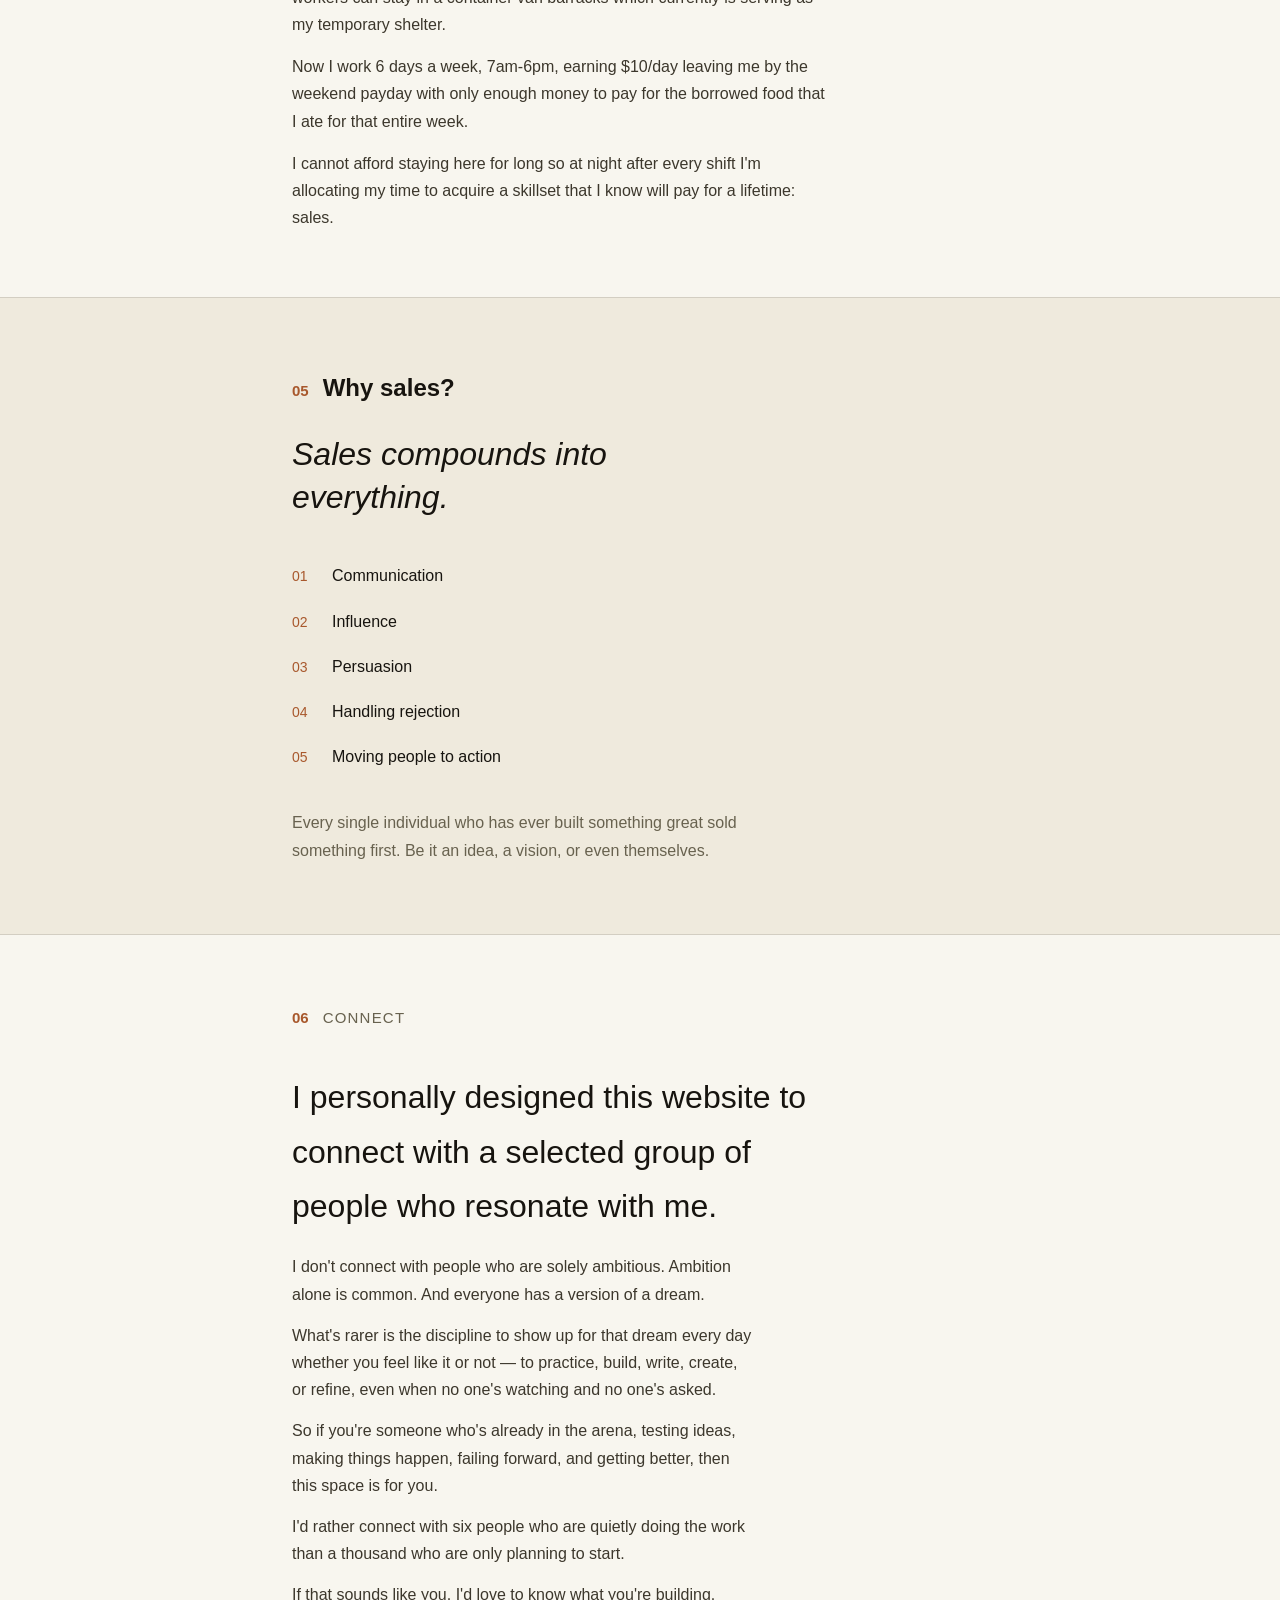
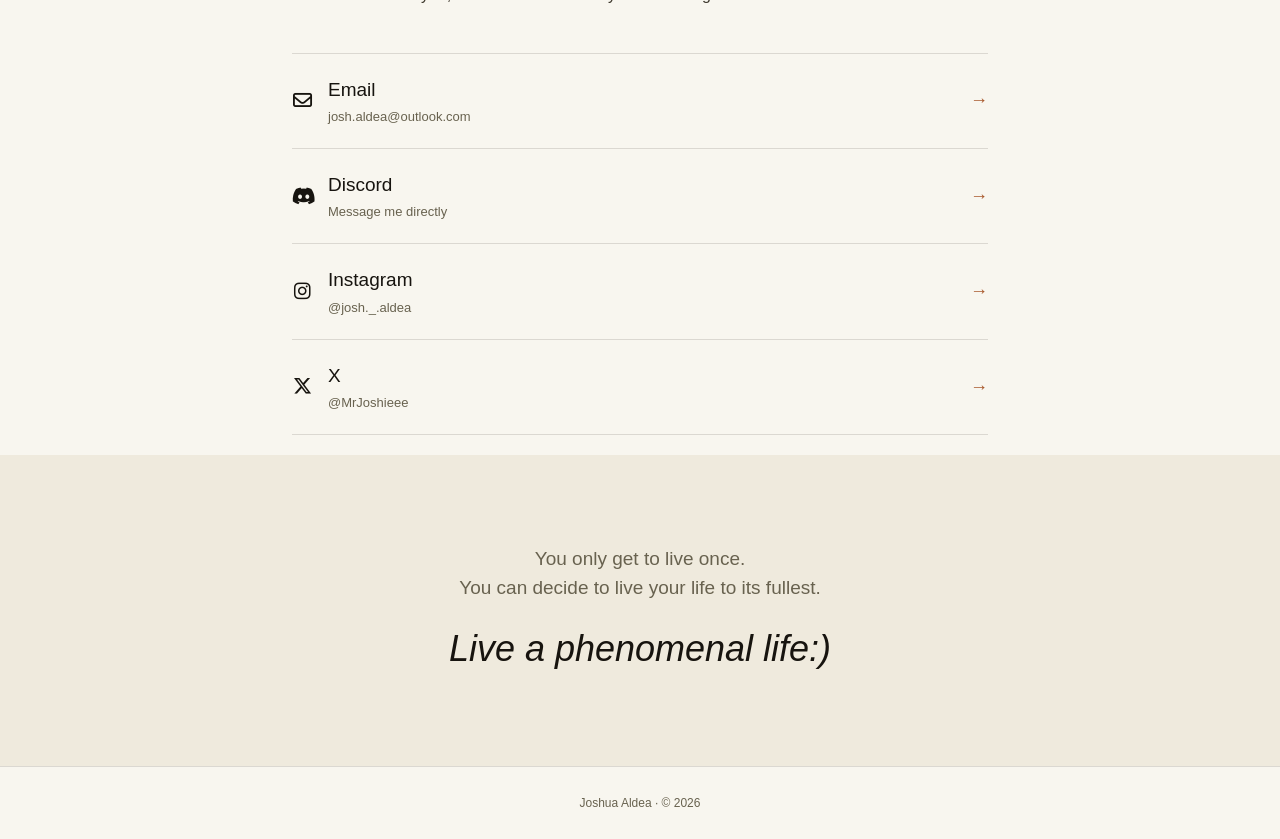
==== commit bc076312: "Rename josh.html to index.html" ====
--- a/index.html
+++ b/index.html
@@ -3,591 +3,491 @@
 <head>
 <meta charset="UTF-8">
 <meta name="viewport" content="width=device-width, initial-scale=1.0">
-<title>Membership Registration</title>
+<title>Joshua Aldea</title>
 <link rel="preconnect" href="https://fonts.googleapis.com">
 <link rel="preconnect" href="https://fonts.gstatic.com" crossorigin>
-<link href="https://fonts.googleapis.com/css2?family=Fraunces:opsz,wght@9..144,400;9..144,500;9..144,600&family=Manrope:wght@400;500;600;700&display=swap" rel="stylesheet">
+<link href="https://fonts.googleapis.com/css2?family=Bebas+Neue&family=Inter:wght@400;500;600&display=swap" rel="stylesheet">
+<link rel="stylesheet" href="https://cdnjs.cloudflare.com/ajax/libs/font-awesome/6.5.2/css/all.min.css">
+<link rel="icon" type="image/png" href="/livatee_logo.png">
 <style>
-  :root {
-    --bg: #0a0b09;
-    --bg-glow: #14150f;
-    --card: #131410;
-    --card-raised: #191a15;
-    --border: #2b2c24;
-    --border-soft: #201f1a;
-    --gold: #c9a15a;
-    --gold-bright: #e4c98a;
-    --gold-dim: #8f7439;
-    --text: #f1eee3;
-    --muted: #9a9d8f;
-    --muted-dim: #6b6e62;
-    --error: #d9765c;
-    --radius: 6px;
-  }
-  * { box-sizing: border-box; }
-  html, body { margin: 0; padding: 0; }
-  body {
-    font-family: 'Manrope', sans-serif;
-    background:
-      radial-gradient(ellipse 900px 500px at 50% -10%, rgba(201,161,90,0.10), transparent 60%),
-      var(--bg);
-    color: var(--text);
-    min-height: 100vh;
-    padding: 56px 20px 80px;
-    -webkit-font-smoothing: antialiased;
-  }
-  .wrap { max-width: 760px; margin: 0 auto; }
-
-  .masthead { margin-bottom: 40px; }
-  .masthead .mark {
-    display: inline-flex;
-    align-items: center;
-    gap: 10px;
-    margin-bottom: 22px;
-  }
-  .mark .dot {
-    width: 8px; height: 8px;
-    background: var(--gold);
-    border-radius: 50%;
-    box-shadow: 0 0 10px 2px rgba(201,161,90,0.5);
-  }
-  .mark span {
-    font-size: 12.5px;
-    letter-spacing: 0.14em;
-    color: var(--muted);
-  }
-  h1.title {
-    font-family: 'Fraunces', serif;
-    font-weight: 500;
-    font-size: clamp(30px, 5vw, 42px);
-    line-height: 1.12;
-    margin: 0 0 12px;
-    color: var(--text);
-  }
-  .masthead p {
-    max-width: 46ch;
-    margin: 0;
-    color: var(--muted);
-    font-size: 15px;
-    line-height: 1.6;
-  }
-
-  .card {
-    background: var(--card);
-    border: 1px solid var(--border);
-    border-left: 3px solid var(--gold);
-    border-radius: var(--radius);
-    padding: 40px 40px 36px;
-  }
-
-  .section { margin-bottom: 40px; }
-  .section:last-of-type { margin-bottom: 0; }
-
-  .section-head {
-    display: flex;
-    align-items: center;
-    gap: 14px;
-    margin-bottom: 22px;
-  }
-  .section-head .num {
-    flex: none;
-    width: 30px; height: 30px;
-    border: 1px solid var(--gold-dim);
-    border-radius: 50%;
-    display: flex; align-items: center; justify-content: center;
-    font-family: 'Fraunces', serif;
-    font-size: 14px;
-    color: var(--gold-bright);
-  }
-  .section-head h2 {
-    font-family: 'Fraunces', serif;
-    font-weight: 500;
-    font-size: 19px;
-    margin: 0;
-    color: var(--text);
-  }
-  .section-head .rule {
-    flex: 1;
-    height: 1px;
-    background: linear-gradient(to right, var(--border), transparent);
-  }
-
-  .grid {
-    display: grid;
-    grid-template-columns: 1fr 1fr;
-    gap: 20px 18px;
-  }
-  .field { display: flex; flex-direction: column; min-width: 0; }
-  .field.full { grid-column: 1 / -1; }
-
-  label {
-    font-size: 12.5px;
-    font-weight: 600;
-    color: var(--muted);
-    margin-bottom: 8px;
-  }
-
-  input[type="text"], input[type="email"], input[type="date"], input[type="tel"], textarea, select {
-    background: var(--card-raised);
-    border: 1px solid var(--border);
-    border-radius: 4px;
-    color: var(--text);
-    font-family: 'Manrope', sans-serif;
-    font-size: 14.5px;
-    padding: 11px 13px;
-    width: 100%;
-  }
-  input::placeholder, textarea::placeholder { color: var(--muted-dim); }
-  input:focus, textarea:focus, select:focus {
-    outline: none;
-    border-color: var(--gold);
-    box-shadow: 0 0 0 3px rgba(201,161,90,0.14);
-  }
-  textarea { resize: vertical; min-height: 64px; }
-
-  input[type="date"] { color-scheme: dark; }
-
-  /* phone group */
-  .phone-group {
-    display: flex;
-    border: 1px solid var(--border);
-    border-radius: 4px;
-    overflow: hidden;
-    background: var(--card-raised);
-  }
-  .phone-group:focus-within {
-    border-color: var(--gold);
-    box-shadow: 0 0 0 3px rgba(201,161,90,0.14);
-  }
-  .phone-group select {
-    border: none;
-    border-right: 1px solid var(--border);
-    border-radius: 0;
-    width: 128px;
-    flex: none;
-    background: var(--card-raised);
-    font-size: 13.5px;
-    padding-right: 6px;
-  }
-  .phone-group select:focus { box-shadow: none; }
-  .phone-group input {
-    border: none;
-    border-radius: 0;
-    flex: 1;
-    min-width: 0;
-  }
-  .phone-group input:focus { box-shadow: none; }
-
-  select { appearance: none; -webkit-appearance: none;
-    background-image: url("data:image/svg+xml;utf8,<svg xmlns='http://www.w3.org/2000/svg' width='10' height='6' viewBox='0 0 10 6'><path d='M0 0L5 6L10 0' fill='none' stroke='%239a9d8f' stroke-width='1.4'/></svg>");
-    background-repeat: no-repeat;
-    background-position: right 12px center;
-    padding-right: 30px;
-  }
-
-  /* package tiers — each step up reads visibly more premium than the last */
-  .tiers {
-    display: grid;
-    grid-template-columns: repeat(4, 1fr);
-    gap: 10px;
-  }
-  .tier { position: relative; }
-  .tier input { position: absolute; opacity: 0; width: 0; height: 0; }
-  .tier label {
-    position: relative;
-    display: flex;
-    flex-direction: column;
-    justify-content: center;
-    align-items: center;
-    text-align: center;
-    gap: 5px;
-    height: 84px;
-    margin: 0;
-    border: 1px solid var(--border);
-    border-radius: 4px;
-    background: var(--card-raised);
-    color: var(--muted);
-    font-size: 12.5px;
-    font-weight: 600;
-    cursor: pointer;
-    transition: border-color .15s ease, color .15s ease, background .15s ease, box-shadow .25s ease, transform .15s ease;
-  }
-  .tier label > * { position: relative; z-index: 1; }
-  .tier label .ic { width: 15px; height: 15px; opacity: .45; transition: opacity .15s ease; }
-  .tier label .sub { font-size: 10px; font-weight: 500; color: var(--muted-dim); }
-
-  /* Standard — the quiet baseline everything else is measured against */
-  .tier-standard label:hover { border-color: var(--gold-dim); color: var(--text); }
-  .tier-standard input:checked + label {
-    border-color: var(--gold);
-    color: var(--gold-bright);
-    background: linear-gradient(180deg, rgba(201,161,90,0.10), rgba(201,161,90,0.03));
-    box-shadow: 0 0 0 1px var(--gold) inset;
-  }
-
-  /* VIP — a step warmer at rest, gold glow when picked */
-  .tier-vip label { border-color: var(--border-soft); }
-  .tier-vip label:hover { border-color: var(--gold-dim); color: var(--text); }
-  .tier-vip label:hover .ic { opacity: .8; }
-  .tier-vip input:checked + label {
-    border-color: var(--gold);
-    color: var(--gold-bright);
-    background: linear-gradient(180deg, rgba(201,161,90,0.15), rgba(201,161,90,0.04));
-    box-shadow: 0 0 0 1px var(--gold) inset, 0 0 10px rgba(201,161,90,0.2);
-  }
-  .tier-vip input:checked + label .ic { opacity: 1; }
-
-  /* VIP Prime — already lit at rest, lifts and glows brighter when picked */
-  .tier-prime label {
-    border-color: var(--gold-dim);
-    background: linear-gradient(180deg, rgba(201,161,90,0.06), var(--card-raised));
-  }
-  .tier-prime label:hover { border-color: var(--gold); color: var(--text); }
-  .tier-prime label .ic { opacity: .6; }
-  .tier-prime label:hover .ic { opacity: 1; }
-  .tier-prime input:checked + label {
-    border-color: var(--gold-bright);
-    color: var(--gold-bright);
-    background: linear-gradient(180deg, rgba(201,161,90,0.22), rgba(201,161,90,0.05));
-    box-shadow: 0 0 0 1px var(--gold) inset, 0 0 20px rgba(201,161,90,0.32);
-    transform: translateY(-1px);
-  }
-  .tier-prime input:checked + label .ic { opacity: 1; }
-
-  /* VIP Prime+ — the top of the ladder: persistent glow, a sweep of light, always a little raised */
-  .tier-primeplus label {
-    overflow: hidden;
-    border-color: var(--gold-dim);
-    background: linear-gradient(180deg, rgba(201,161,90,0.1), var(--card-raised));
-    box-shadow: 0 0 14px rgba(201,161,90,0.12);
-  }
-  .tier-primeplus label::before {
-    content: "";
-    position: absolute;
-    inset: 0;
-    z-index: 0;
-    background: linear-gradient(115deg, transparent 40%, rgba(228,201,138,0.4) 50%, transparent 60%);
-    transform: translateX(-130%);
-    transition: transform .7s ease;
-  }
-  .tier-primeplus label:hover::before,
-  .tier-primeplus input:checked + label::before { transform: translateX(130%); }
-  .tier-primeplus label:hover { border-color: var(--gold); color: var(--text); transform: translateY(-1px); }
-  .tier-primeplus label .ic { opacity: .75; }
-  .tier-primeplus input:checked + label {
-    border-color: var(--gold-bright);
-    color: var(--gold-bright);
-    background: linear-gradient(180deg, rgba(201,161,90,0.28), rgba(201,161,90,0.06));
-    box-shadow: 0 0 0 1px var(--gold-bright) inset, 0 0 30px rgba(201,161,90,0.48);
-    transform: translateY(-2px);
-  }
-
-  button.submit {
-    margin-top: 40px;
-    width: 100%;
-    padding: 15px;
-    background: var(--gold);
-    color: #14150f;
-    border: none;
-    border-radius: 4px;
-    font-family: 'Manrope', sans-serif;
-    font-size: 15px;
-    font-weight: 700;
-    letter-spacing: 0.01em;
-    cursor: pointer;
-    transition: background .12s ease;
-  }
-  button.submit:hover { background: var(--gold-bright); }
-
-  #confirmation {
-    display: none;
-    margin-top: 18px;
-    padding: 16px 18px;
-    border-radius: 4px;
-    background: rgba(201,161,90,0.08);
-    border: 1px solid var(--gold-dim);
-    color: var(--gold-bright);
-    font-size: 13.5px;
-    line-height: 1.6;
-  }
-  #confirmation strong { color: var(--text); }
-
-  footer.note {
-    text-align: center;
-    margin-top: 26px;
-    color: var(--muted-dim);
-    font-size: 12.5px;
-  }
-
-  @media (max-width: 620px) {
-    .grid { grid-template-columns: 1fr; }
-    .tiers { grid-template-columns: repeat(2, 1fr); }
-    .card { padding: 30px 22px; }
-    .phone-group { flex-direction: column; }
-    .phone-group select { width: 100%; border-right: none; border-bottom: 1px solid var(--border); }
+  :root{
+    --bg:#f8f6ef;
+    --bg-soft:#efeadd;
+    --ink:#17140f;
+    --ink-dim:#68624f;
+    --rule: rgba(23,20,15,0.13);
+    --accent:#a8582c;
+  }
+
+  *{box-sizing:border-box; margin:0; padding:0;}
+  html{ scroll-behavior:smooth; }
+
+  body{
+    background:var(--bg);
+    color:var(--ink);
+    font-family:'Inter', sans-serif;
+    line-height:1.7;
+    font-size:16px;
+  }
+
+  a{ color:inherit; text-decoration:none; }
+
+  .wrap{ max-width:760px; margin:0 auto; padding:0 32px; }
+
+  .kicker{
+    font-size:12.5px;
+    text-transform:uppercase;
+    letter-spacing:0.14em;
+    color:var(--ink-dim);
+  }
+
+  /* ---------- NAV ---------- */
+  nav{
+    position:sticky; top:0; z-index:50;
+    background:rgba(248,246,239,0.88);
+    backdrop-filter:blur(6px);
+    border-bottom:1px solid var(--rule);
+  }
+  .nav-row{
+    max-width:760px; margin:0 auto; padding:20px 32px;
+    display:flex; justify-content:space-between; align-items:center;
+  }
+  .brand{
+    font-family:'Bebas Neue', sans-serif;
+    font-weight:500;
+    font-size:15px;
+    letter-spacing:0.01em;
+  }
+  .nav-links{
+    display:flex; gap:28px;
+  }
+  .nav-links a{
+    font-size:12.5px;
+    text-transform:uppercase;
+    letter-spacing:0.08em;
+    color:var(--ink-dim);
+    position:relative;
+    padding-bottom:3px;
+  }
+  .nav-links a::after{
+    content:"";
+    position:absolute; left:0; bottom:0;
+    width:0; height:1px;
+    background:var(--accent);
+    transition:width 0.25s ease;
+  }
+  .nav-links a:hover{ color:var(--ink); }
+  .nav-links a:hover::after{ width:100%; }
+
+  .brand{
+    transition:opacity 0.2s ease;
+  }
+  .brand:hover{ opacity:0.65; }
+
+  .ig-link{
+    color:var(--ink);
+    display:flex; align-items:center;
+    transition:opacity 0.2s ease;
+  }
+  .ig-link i{ font-size:18px; }
+  .ig-link:hover{ opacity:0.6; }
+
+  /* ---------- FADE (SIMPLE, NO BOUNCE) ---------- */
+  .fade{
+    opacity:0;
+    transform:translateY(10px);
+    transition:opacity 0.7s ease-out, transform 0.7s ease-out;
+  }
+  .fade.visible{ opacity:1; transform:translateY(0); }
+
+  /* ---------- HERO ---------- */
+  .hero{ padding:110px 0 84px; }
+  .hero .kicker{ margin-bottom:22px; }
+
+  h1{
+    font-family:'Bebas Neue', sans-serif;
+    font-weight:500;
+    font-size:clamp(34px, 6vw, 58px);
+    line-height:1.14;
+    letter-spacing:-0.01em;
+    max-width:14ch;
+  }
+
+  .hero p{
+    margin-top:24px;
+    max-width:48ch;
+    color:var(--ink-dim);
+    font-size:16px;
+  }
+
+  .cta-row{
+    display:flex; flex-wrap:wrap; gap:36px;
+    margin-top:38px;
+  }
+  .cta-link{
+    font-size:14px;
+    letter-spacing:0.02em;
+    padding-bottom:5px;
+    border-bottom:1px solid var(--rule);
+    transition:border-color 0.2s ease, color 0.2s ease, padding-right 0.2s ease;
+  }
+  .cta-link .arrow{ margin-left:6px; display:inline-block; transition:transform 0.2s ease; }
+  .cta-link:hover{ border-color:var(--accent); color:var(--accent); }
+  .cta-link:hover .arrow{ transform:translateX(3px); }
+
+  /* ---------- STORY SECTIONS ---------- */
+  .chapters{ padding:10px 0 10px; }
+
+  .chapter{
+    padding:56px 0;
+    border-top:1px solid var(--rule);
+  }
+
+  .chapter-head{
+    display:flex; align-items:baseline; gap:14px;
+    margin-bottom:20px;
+  }
+  .chapter-num{
+    font-family:'Bebas Neue', sans-serif;
+    font-weight:600;
+    font-size:15px;
+    color:var(--accent);
+  }
+  .chapter h2{
+    font-family:'Bebas Neue', sans-serif;
+    font-weight:500;
+    font-size:24px;
+  }
+
+  .chapter p{
+    max-width:60ch;
+    color:#3c372c;
+    margin-bottom:15px;
+  }
+  .chapter p:last-child{ margin-bottom:0; }
+
+  .chapter .loud{
+    font-family:'Bebas Neue', sans-serif;
+    font-weight:500;
+    font-style:italic;
+    font-size:19px;
+    color:var(--ink);
+    margin:20px 0;
+    padding-left:18px;
+    border-left:2px solid var(--accent);
+  }
+
+  /* ---------- WHY SALES ---------- */
+  .pull{
+    padding:70px 0;
+    background:var(--bg-soft);
+    border-top:1px solid var(--rule);
+    border-bottom:1px solid var(--rule);
+  }
+  .pull .chapter-head{ margin-bottom:24px; }
+  .pull blockquote{
+    font-family:'Bebas Neue', sans-serif;
+    font-weight:500;
+    font-style:italic;
+    font-size:clamp(22px, 3.4vw, 32px);
+    line-height:1.35;
+    max-width:18ch;
+    margin-bottom:34px;
+  }
+
+  .skill-list{ margin-bottom:30px; }
+  .skill-row{
+    display:flex; align-items:baseline; gap:18px;
+    padding:9px 0;
+  }
+  .skill-row .n{
+    font-family:'Bebas Neue', sans-serif;
+    font-size:14px;
+    color:var(--accent);
+    width:22px;
+  }
+  .skill-row .t{ font-size:16px; }
+
+  .pull p.fine{ max-width:56ch; color:var(--ink-dim); }
+
+  /* ---------- CONNECT ---------- */
+  .connect{ padding:70px 0 20px; }
+  .connect .chapter-head{ margin-bottom:20px; }
+  .connect h2{
+    font-family:'Bebas Neue', sans-serif;
+    font-weight:500;
+    font-size:clamp(24px, 4vw, 32px);
+    max-width:30ch;
+    margin-bottom:20px;
+  }
+  .connect p{
+    max-width:52ch;
+    color:#3c372c;
+    margin-bottom:14px;
+  }
+  .connect p:last-of-type{ margin-bottom:44px; }
+
+  .contact-list{ border-top:1px solid var(--rule); }
+  .contact-row{
+    display:flex; justify-content:space-between; align-items:center;
+    padding:20px 0;
+    border-bottom:1px solid var(--rule);
+    transition:padding-left 0.25s ease;
+  }
+  .contact-row:hover{ padding-left:8px; }
+  .contact-row .left{
+    display:flex; align-items:center; gap:16px;
+  }
+  .contact-row .icon{
+    width:20px; height:20px;
+    color:var(--ink);
+    flex:none;
+  }
+  .contact-row i.icon{
+    width:20px;
+    font-size:19px;
+    line-height:1;
+    text-align:center;
+    height:auto;
+  }
+  .contact-row .label{
+    font-family:'Bebas Neue', sans-serif;
+    font-size:19px;
+  }
+  .contact-row .sub{
+    font-size:13px;
+    color:var(--ink-dim);
+  }
+  .contact-row .arrow{
+    font-size:18px;
+    color:var(--accent);
+    transition:transform 0.25s ease;
+  }
+  .contact-row:hover .arrow{ transform:translateX(4px); }
+
+  /* ---------- CLOSING ---------- */
+  .closing{
+    padding:90px 0;
+    background:var(--bg-soft);
+    text-align:center;
+  }
+  .closing-line{
+    font-family:'Bebas Neue', sans-serif;
+    font-weight:500;
+    font-size:19px;
+    line-height:1.5;
+    color:var(--ink-dim);
+    max-width:36ch;
+    margin:0 auto 20px;
+  }
+  .closing-big{
+    font-size:clamp(26px, 4vw, 36px);
+    font-style:italic;
+    color:var(--ink);
+    max-width:22ch;
+    margin:0 auto;
+  }
+
+  footer{
+    padding:26px 0;
+    text-align:center;
+    font-size:12px;
+    color:var(--ink-dim);
+    border-top:1px solid var(--rule);
+  }
+
+  @media (max-width:600px){
+    .wrap{ padding:0 22px; }
+    .nav-row{ padding:18px 22px; }
+    .nav-links{ gap:16px; }
+    .cta-row{ gap:20px; }
+    .contact-row .sub{ display:none; }
+  }
+
+  @media (prefers-reduced-motion: reduce){
+    .fade{ opacity:1; transform:none; transition:none; }
   }
 </style>
 </head>
 <body>
-<div class="wrap">
-
-  <div class="masthead">
-    <div class="mark"><span class="dot"></span><span>MEMBER ONBOARDING</span></div>
-    <h1 class="title">Membership Registration</h1>
-    <p>Complete the form below to register as a member. Your details and your beneficiary's details are kept on file for your account and benefits.</p>
+
+<nav>
+  <div class="nav-row">
+    <a class="brand" href="#top">Josh Aldea</a>
+    <a class="ig-link" href="https://www.instagram.com/josh._.aldea" target="_blank" rel="noopener" aria-label="Josh on Instagram">
+      <i class="fa-brands fa-instagram"></i>
+    </a>
   </div>
-
-  <div class="card">
-    <form id="regForm">
-
-      <div class="section">
-        <div class="section-head"><span class="num">1</span><h2>Member details</h2><span class="rule"></span></div>
-        <div class="grid">
-          <div class="field">
-            <label for="firstName">First name</label>
-            <input type="text" id="firstName" required>
-          </div>
-          <div class="field">
-            <label for="middleName">Middle name</label>
-            <input type="text" id="middleName">
-          </div>
-          <div class="field">
-            <label for="lastName">Last name</label>
-            <input type="text" id="lastName" required>
-          </div>
-          <div class="field">
-            <label for="dob">Date of birth</label>
-            <input type="date" id="dob" required>
-          </div>
-          <div class="field full">
-            <label for="whatsappNumber">WhatsApp number</label>
-            <div class="phone-group">
-              <select id="countryCode" aria-label="Country code"></select>
-              <input type="tel" id="whatsappNumber" placeholder="9XX XXX XXXX" required>
-            </div>
-          </div>
-          <div class="field">
-            <label for="email">Email address</label>
-            <input type="email" id="email" required>
-          </div>
-          <div class="field">
-            <label for="location">Current location</label>
-            <input type="text" id="location" required>
+</nav>
+
+<main class="wrap" id="top">
+
+  <section class="hero">
+    <div class="kicker fade">Unfiltered. Unqualified. Undeniable.</div>
+    <h1 class="fade">Why bother settling for mediocrity?</h1>
+    <p class="fade">I'm Josh. 21 years old. A serial risk-taker. High school dropout. Ran away from home. Slept by the roadside.</p>
+    <div class="cta-row fade">
+      <a class="cta-link" href="#story">Read my story <span class="arrow">→</span></a>
+      <a class="cta-link" href="#connect">Connect with me <span class="arrow">→</span></a>
+    </div>
+  </section>
+
+  <section class="chapters" id="story">
+
+    <div class="chapter fade">
+      <div class="chapter-head">
+        <span class="chapter-num">01</span>
+        <h2>Awakening</h2>
+      </div>
+      <p>I live in a country where people firmly believe that school education is the key to success. As a clueless kid, I innocently followed the path people laid out in front of me.</p>
+      <p>Not until I turned 17. I recognized a pattern in the lives of people who'd gone through the same system that the majority of people propagate as the only way to success. Looking at these graduates and now-working people, seemingly unhappy, I didn't want to have their lives. I didn't want the destination they'd ended up in from taking the same traditional path that the society has demanded of them.</p>
+      <p class="loud">LIVING THE LIFE THAT'S ALREADY BEEN LIVED IS MEANINGLESS.</p>
+      <p>Go to school. Get a job. Work 40/50 years. Retire. Die.</p>
+      <p>I don't know about you, but that for me didn't sound like a life. That's like more of a template. And templates are for people who are cowards to write their own story.</p>
+    </div>
+
+    <div class="chapter fade">
+      <div class="chapter-head">
+        <span class="chapter-num">02</span>
+        <h2>Denial</h2>
+      </div>
+      <p>At 17 I was deliberately looking for ways to make money online. Social Media Marketing Agency (SMMA) was a hype back then. I joined a community of people running SMMA. I met an owner of SMMA called Creaet and proposed me a role in his company as a Head of Operations. I accepted it.</p>
+      <p>Since I was still at school, while having an involvement in a startup, I could barely fulfill my role in the company. So I have two options and only one I could take—whether to pursue schooling.. or enter the business world.</p>
+      <p>I chose the latter since we only have one life. I mean, why the heck bother settling for mediocrity?</p>
+      <p>I wanted to build my own business by studying the workflows and systems of the business that I'm getting into. So I dropped out of school and started the business venture.</p>
+    </div>
+
+    <div class="chapter fade">
+      <div class="chapter-head">
+        <span class="chapter-num">03</span>
+        <h2>Ran away</h2>
+      </div>
+      <p>At 18, my family couldn't understand why I spent all day in front of a screen. Well, from their perspective, I was just "chilling" at home.</p>
+      <p>What they didn't see was that I was leading meetings, interviewing and hiring candidates, helping develop strategic business plans, and managing operations for a startup SMMA. The role was commission-based, not salaried, so although I was gaining valuable experience, I wasn't earning an income yet.</p>
+      <p>Because I wasn't bringing any money, my family believed I wasn't contributing anything of a value. They eventually insisted that I get a traditional job so I could at least be fucking "useful" to the household.</p>
+      <p>I don't blame my family as this poor mindset is common in many Filipino families. That if you don't have a college degree, the expectation is that you'll spend the rest of your life working low-paying & physically demanding jobs.</p>
+      <p>So my dad sent me to my uncle who's an architect and a contractor to be one of his construction workers, and all of my hard-earned money goes to my dad's pocket. I would wake up 5am, and work from 7am up until 5pm on construction. And 6pm to 2am as a Head of Operations.</p>
+      <p>Fast forward, I can no longer fulfill my role in startup due to my body's need of early rest from heavy work at construction. I haven't earned a penny in that startup because we had zero clients. And just late April 2026 I deviated away from my family completely to live by myself.</p>
+    </div>
+
+    <div class="chapter fade">
+      <div class="chapter-head">
+        <span class="chapter-num">04</span>
+        <h2>Building from ground up</h2>
+      </div>
+      <p>The first three days from running away from home was an unimaginably difficult experience.</p>
+      <p>I slept on floors, by the roadside, and at the park bench.</p>
+      <p>I tried applying for local jobs related to sales and communication roles such as front desk receptionist, salesman in mall, customer service representative. Only to end up having each of my applications rejected, simply because i didn't have a school diploma/degree.</p>
+      <p>This Philippine job fucking market will humble you fast if you don't play by their rules.</p>
+      <p>So as a last resort, again, I was forced to take on a job that has the lowest barrier of entry, yet most physically laborious ~ construction worker. Luckily, workers can stay in a container van barracks which currently is serving as my temporary shelter.</p>
+      <p>Now I work 6 days a week, 7am-6pm, earning $10/day leaving me by the weekend payday with only enough money to pay for the borrowed food that I ate for that entire week.</p>
+      <p>I cannot afford staying here for long so at night after every shift I'm allocating my time to acquire a skillset that I know will pay for a lifetime: sales.</p>
+    </div>
+
+  </section>
+
+</main>
+
+  <section class="pull fade" id="why-sales">
+    <div class="wrap">
+      <div class="chapter-head">
+        <span class="chapter-num">05</span>
+        <h2>Why sales?</h2>
+      </div>
+      <blockquote>Sales compounds into everything.</blockquote>
+
+      <div class="skill-list">
+        <div class="skill-row"><span class="n">01</span><span class="t">Communication</span></div>
+        <div class="skill-row"><span class="n">02</span><span class="t">Influence</span></div>
+        <div class="skill-row"><span class="n">03</span><span class="t">Persuasion</span></div>
+        <div class="skill-row"><span class="n">04</span><span class="t">Handling rejection</span></div>
+        <div class="skill-row"><span class="n">05</span><span class="t">Moving people to action</span></div>
+      </div>
+
+      <p class="fine">Every single individual who has ever built something great sold something first. Be it an idea, a vision, or even themselves.</p>
+    </div>
+  </section>
+
+<main class="wrap">
+  <section class="connect" id="connect">
+    <div class="chapter-head fade">
+      <span class="chapter-num">06</span>
+      <h2 style="font-size:15px; letter-spacing:0.08em; text-transform:uppercase; color:var(--ink-dim);">Connect</h2>
+    </div>
+    <h2 class="fade">I personally designed this website to connect with a selected group of people who resonate with me.</h2>
+    <p class="fade">I don't connect with people who are solely ambitious. Ambition alone is common. And everyone has a version of a dream.</p>
+    <p class="fade">What's rarer is the discipline to show up for that dream every day whether you feel like it or not — to practice, build, write, create, or refine, even when no one's watching and no one's asked.</p>
+    <p class="fade">So if you're someone who's already in the arena, testing ideas, making things happen, failing forward, and getting better, then this space is for you.</p>
+    <p class="fade">I'd rather connect with six people who are quietly doing the work than a thousand who are only planning to start.</p>
+    <p class="fade">If that sounds like you, I'd love to know what you're building.</p>
+
+    <div class="contact-list fade">
+      <a class="contact-row" href="mailto:josh.aldea@outlook.com">
+        <div class="left">
+          <i class="fa-regular fa-envelope icon"></i>
+          <div>
+            <div class="label">Email</div>
+            <div class="sub">josh.aldea@outlook.com</div>
           </div>
         </div>
-      </div>
-
-      <div class="section">
-        <div class="section-head"><span class="num">2</span><h2>Beneficiary information</h2><span class="rule"></span></div>
-        <div class="grid">
-          <div class="field">
-            <label for="benName">Beneficiary full name</label>
-            <input type="text" id="benName" required>
-          </div>
-          <div class="field">
-            <label for="benRelationship">Beneficiary relationship</label>
-            <input type="text" id="benRelationship" required>
-          </div>
-          <div class="field full">
-            <label for="benContact">Beneficiary contact number</label>
-            <input type="tel" id="benContact" required>
-          </div>
-          <div class="field full">
-            <label for="benAddress">Beneficiary address</label>
-            <textarea id="benAddress" required></textarea>
+        <span class="arrow">→</span>
+      </a>
+      <a class="contact-row" href="https://discord.com/users/1493905589867118703" target="_blank" rel="noopener">
+        <div class="left">
+          <i class="fa-brands fa-discord icon"></i>
+          <div>
+            <div class="label">Discord</div>
+            <div class="sub">Message me directly</div>
           </div>
         </div>
-      </div>
-
-      <div class="section">
-        <div class="section-head"><span class="num">3</span><h2>Package &amp; payment</h2><span class="rule"></span></div>
-
-        <div class="field full" style="margin-bottom: 20px;">
-          <label>Package option</label>
-          <div class="tiers">
-            <div class="tier tier-standard">
-              <input type="radio" name="package" id="pkgStandard" value="Standard" required>
-              <label for="pkgStandard">Standard</label>
-            </div>
-            <div class="tier tier-vip">
-              <input type="radio" name="package" id="pkgVip" value="VIP">
-              <label for="pkgVip">
-                <svg class="ic" viewBox="0 0 24 24" fill="none" stroke="currentColor" stroke-width="1.6" stroke-linejoin="round"><path d="M12 2L22 12L12 22L2 12Z"/></svg>
-                VIP
-              </label>
-            </div>
-            <div class="tier tier-prime">
-              <input type="radio" name="package" id="pkgVipPrime" value="VIP Prime">
-              <label for="pkgVipPrime">
-                <svg class="ic" viewBox="0 0 24 24" fill="none" stroke="currentColor" stroke-width="1.5" stroke-linejoin="round" stroke-linecap="round"><path d="M12 2L14.9 8.6L22 9.3L16.7 14L18.2 21L12 17.3L5.8 21L7.3 14L2 9.3L9.1 8.6Z"/></svg>
-                VIP Prime
-              </label>
-            </div>
-            <div class="tier tier-primeplus">
-              <input type="radio" name="package" id="pkgVipPrimePlus" value="VIP Prime+">
-              <label for="pkgVipPrimePlus">
-                <svg class="ic" viewBox="0 0 24 24" fill="none" stroke="currentColor" stroke-width="1.5" stroke-linejoin="round" stroke-linecap="round"><path d="M3 8L7 12L12 5L17 12L21 8L19 18H5L3 8Z"/></svg>
-                VIP Prime+<span class="sub">top tier</span>
-              </label>
-            </div>
+        <span class="arrow">→</span>
+      </a>
+      <a class="contact-row" href="https://www.instagram.com/josh._.aldea" target="_blank" rel="noopener">
+        <div class="left">
+          <i class="fa-brands fa-instagram icon"></i>
+          <div>
+            <div class="label">Instagram</div>
+            <div class="sub">@josh._.aldea</div>
           </div>
         </div>
-
-        <div class="grid">
-          <div class="field">
-            <label for="paymentDate">Date of payment</label>
-            <input type="date" id="paymentDate" required>
+        <span class="arrow">→</span>
+      </a>
+      <a class="contact-row" href="https://www.x.com/MrJoshieee" target="_blank" rel="noopener">
+        <div class="left">
+          <i class="fa-brands fa-x-twitter icon"></i>
+          <div>
+            <div class="label">X</div>
+            <div class="sub">@MrJoshieee</div>
           </div>
         </div>
-      </div>
-
-      <button type="submit" class="submit">Submit registration</button>
-      <div id="confirmation"></div>
-    </form>
+        <span class="arrow">→</span>
+      </a>
+    </div>
+  </section>
+
+</main>
+
+<section class="closing fade">
+  <div class="wrap">
+    <p class="closing-line">You only get to live once.<br>You can decide to live your life to its fullest.</p>
+    <p class="closing-line closing-big">Live a phenomenal life:)</p>
   </div>
-
-  <footer class="note">All fields are required unless marked optional.</footer>
-</div>
+</section>
+
+<footer>
+  Joshua Aldea · © <span id="year"></span>
+</footer>
 
 <script>
-  // [iso2, name, dial code]
-  const countries = [
-["AF","Afghanistan","93"],["AL","Albania","355"],["DZ","Algeria","213"],["AD","Andorra","376"],
-["AO","Angola","244"],["AG","Antigua and Barbuda","1268"],["AR","Argentina","54"],["AM","Armenia","374"],
-["AU","Australia","61"],["AT","Austria","43"],["AZ","Azerbaijan","994"],["BS","Bahamas","1242"],
-["BH","Bahrain","973"],["BD","Bangladesh","880"],["BB","Barbados","1246"],["BY","Belarus","375"],
-["BE","Belgium","32"],["BZ","Belize","501"],["BJ","Benin","229"],["BT","Bhutan","975"],
-["BO","Bolivia","591"],["BA","Bosnia and Herzegovina","387"],["BW","Botswana","267"],["BR","Brazil","55"],
-["BN","Brunei","673"],["BG","Bulgaria","359"],["BF","Burkina Faso","226"],["BI","Burundi","257"],
-["KH","Cambodia","855"],["CM","Cameroon","237"],["CA","Canada","1"],["CV","Cape Verde","238"],
-["CF","Central African Republic","236"],["TD","Chad","235"],["CL","Chile","56"],["CN","China","86"],
-["CO","Colombia","57"],["KM","Comoros","269"],["CG","Congo (Brazzaville)","242"],["CD","Congo (DRC)","243"],
-["CR","Costa Rica","506"],["HR","Croatia","385"],["CU","Cuba","53"],["CY","Cyprus","357"],
-["CZ","Czech Republic","420"],["DK","Denmark","45"],["DJ","Djibouti","253"],["DM","Dominica","1767"],
-["DO","Dominican Republic","1809"],["EC","Ecuador","593"],["EG","Egypt","20"],["SV","El Salvador","503"],
-["GQ","Equatorial Guinea","240"],["ER","Eritrea","291"],["EE","Estonia","372"],["SZ","Eswatini","268"],
-["ET","Ethiopia","251"],["FJ","Fiji","679"],["FI","Finland","358"],["FR","France","33"],
-["GA","Gabon","241"],["GM","Gambia","220"],["GE","Georgia","995"],["DE","Germany","49"],
-["GH","Ghana","233"],["GR","Greece","30"],["GD","Grenada","1473"],["GT","Guatemala","502"],
-["GN","Guinea","224"],["GW","Guinea-Bissau","245"],["GY","Guyana","592"],["HT","Haiti","509"],
-["HN","Honduras","504"],["HK","Hong Kong","852"],["HU","Hungary","36"],["IS","Iceland","354"],
-["IN","India","91"],["ID","Indonesia","62"],["IR","Iran","98"],["IQ","Iraq","964"],
-["IE","Ireland","353"],["IL","Israel","972"],["IT","Italy","39"],["CI","Ivory Coast","225"],
-["JM","Jamaica","1876"],["JP","Japan","81"],["JO","Jordan","962"],["KZ","Kazakhstan","7"],
-["KE","Kenya","254"],["KI","Kiribati","686"],["KW","Kuwait","965"],["KG","Kyrgyzstan","996"],
-["LA","Laos","856"],["LV","Latvia","371"],["LB","Lebanon","961"],["LS","Lesotho","266"],
-["LR","Liberia","231"],["LY","Libya","218"],["LI","Liechtenstein","423"],["LT","Lithuania","370"],
-["LU","Luxembourg","352"],["MO","Macau","853"],["MG","Madagascar","261"],["MW","Malawi","265"],
-["MY","Malaysia","60"],["MV","Maldives","960"],["ML","Mali","223"],["MT","Malta","356"],
-["MH","Marshall Islands","692"],["MR","Mauritania","222"],["MU","Mauritius","230"],["MX","Mexico","52"],
-["FM","Micronesia","691"],["MD","Moldova","373"],["MC","Monaco","377"],["MN","Mongolia","976"],
-["ME","Montenegro","382"],["MA","Morocco","212"],["MZ","Mozambique","258"],["MM","Myanmar","95"],
-["NA","Namibia","264"],["NR","Nauru","674"],["NP","Nepal","977"],["NL","Netherlands","31"],
-["NZ","New Zealand","64"],["NI","Nicaragua","505"],["NE","Niger","227"],["NG","Nigeria","234"],
-["KP","North Korea","850"],["MK","North Macedonia","389"],["NO","Norway","47"],["OM","Oman","968"],
-["PK","Pakistan","92"],["PW","Palau","680"],["PS","Palestine","970"],["PA","Panama","507"],
-["PG","Papua New Guinea","675"],["PY","Paraguay","595"],["PE","Peru","51"],["PH","Philippines","63"],
-["PL","Poland","48"],["PT","Portugal","351"],["PR","Puerto Rico","1787"],["QA","Qatar","974"],
-["RO","Romania","40"],["RU","Russia","7"],["RW","Rwanda","250"],["KN","Saint Kitts and Nevis","1869"],
-["LC","Saint Lucia","1758"],["VC","Saint Vincent and the Grenadines","1784"],["WS","Samoa","685"],
-["SM","San Marino","378"],["ST","Sao Tome and Principe","239"],["SA","Saudi Arabia","966"],
-["SN","Senegal","221"],["RS","Serbia","381"],["SC","Seychelles","248"],["SL","Sierra Leone","232"],
-["SG","Singapore","65"],["SK","Slovakia","421"],["SI","Slovenia","386"],["SB","Solomon Islands","677"],
-["SO","Somalia","252"],["ZA","South Africa","27"],["KR","South Korea","82"],["SS","South Sudan","211"],
-["ES","Spain","34"],["LK","Sri Lanka","94"],["SD","Sudan","249"],["SR","Suriname","597"],
-["SE","Sweden","46"],["CH","Switzerland","41"],["SY","Syria","963"],["TW","Taiwan","886"],
-["TJ","Tajikistan","992"],["TZ","Tanzania","255"],["TH","Thailand","66"],["TL","Timor-Leste","670"],
-["TG","Togo","228"],["TO","Tonga","676"],["TT","Trinidad and Tobago","1868"],["TN","Tunisia","216"],
-["TR","Turkey","90"],["TM","Turkmenistan","993"],["TV","Tuvalu","688"],["UG","Uganda","256"],
-["UA","Ukraine","380"],["AE","United Arab Emirates","971"],["GB","United Kingdom","44"],
-["US","United States","1"],["UY","Uruguay","598"],["UZ","Uzbekistan","998"],["VU","Vanuatu","678"],
-["VA","Vatican City","379"],["VE","Venezuela","58"],["VN","Vietnam","84"],["YE","Yemen","967"],
-["ZM","Zambia","260"],["ZW","Zimbabwe","263"]
-  ];
-
-  function flagEmoji(iso2) {
-    return String.fromCodePoint(...[...iso2.toUpperCase()].map(c => 127397 + c.charCodeAt(0)));
-  }
-
-  const select = document.getElementById('countryCode');
-  countries.forEach(([iso2, name, dial]) => {
-    const opt = document.createElement('option');
-    opt.value = dial;
-    opt.dataset.iso = iso2;
-    opt.textContent = `${flagEmoji(iso2)} ${name} +${dial}`;
-    if (iso2 === 'PH') opt.selected = true;
-    select.appendChild(opt);
-  });
-
-  // ---- Web3Forms setup ----
-  // 1. Go to https://web3forms.com, enter josh.aldea@outlook.com, and get a free Access Key.
-  // 2. Paste that key below, replacing "YOUR_ACCESS_KEY_HERE".
-  const WEB3FORMS_ACCESS_KEY = "4d484236-e8c4-4e3f-8354-c5b3d680254d";
-
-  document.getElementById('regForm').addEventListener('submit', async function (e) {
-    e.preventDefault();
-
-    const pkg = document.querySelector('input[name="package"]:checked');
-    const dial = select.value;
-    const number = document.getElementById('whatsappNumber').value;
-    const first = document.getElementById('firstName').value;
-    const last = document.getElementById('lastName').value;
-
-    const box = document.getElementById('confirmation');
-    const submitBtn = document.querySelector('.submit');
-
-    const payload = {
-      access_key: WEB3FORMS_ACCESS_KEY,
-      subject: "New Membership Registration — " + first + " " + last,
-      from_name: "Livatee Membership Form",
-      "First name": first,
-      "Middle name": document.getElementById('middleName').value,
-      "Last name": last,
-      "Date of birth": document.getElementById('dob').value,
-      "WhatsApp number": '+' + dial + ' ' + number,
-      "Email address": document.getElementById('email').value,
-      "Current location": document.getElementById('location').value,
-      "Beneficiary full name": document.getElementById('benName').value,
-      "Beneficiary relationship": document.getElementById('benRelationship').value,
-      "Beneficiary contact number": document.getElementById('benContact').value,
-      "Beneficiary address": document.getElementById('benAddress').value,
-      "Package option": pkg ? pkg.value : "",
-      "Date of payment": document.getElementById('paymentDate').value
-    };
-
-    submitBtn.disabled = true;
-    submitBtn.textContent = "Submitting...";
-
-    try {
-      const response = await fetch("https://api.web3forms.com/submit", {
-        method: "POST",
-        headers: {
-          "Content-Type": "application/json",
-          "Accept": "application/json"
-        },
-        body: JSON.stringify(payload)
-      });
-      const result = await response.json();
-
-      box.style.display = 'block';
-      if (result.success) {
-        box.innerHTML =
-          '<strong>Registration submitted.</strong><br>' +
-          first + ' ' + last + ' — WhatsApp +' + dial + ' ' + number +
-          (pkg ? ' — ' + pkg.value + ' package.' : '.') +
-          '<br>Thank you — we\'ve received your details.';
-        document.getElementById('regForm').reset();
-      } else {
-        box.innerHTML = '<strong>Something went wrong.</strong><br>Please try again, or contact us directly.';
-      }
-    } catch (err) {
-      box.style.display = 'block';
-      box.innerHTML = '<strong>Network error.</strong><br>Please check your connection and try again.';
-    } finally {
-      submitBtn.disabled = false;
-      submitBtn.textContent = "Submit registration";
-    }
-  });
+  document.getElementById('year').textContent = new Date().getFullYear();
+
+  const io = new IntersectionObserver((entries)=>{
+    entries.forEach(e=>{
+      if(e.isIntersecting){ e.target.classList.add('visible'); io.unobserve(e.target); }
+    });
+  }, { threshold:0.12 });
+  document.querySelectorAll('.fade').forEach(el=>io.observe(el));
 </script>
+
 </body>
 </html>
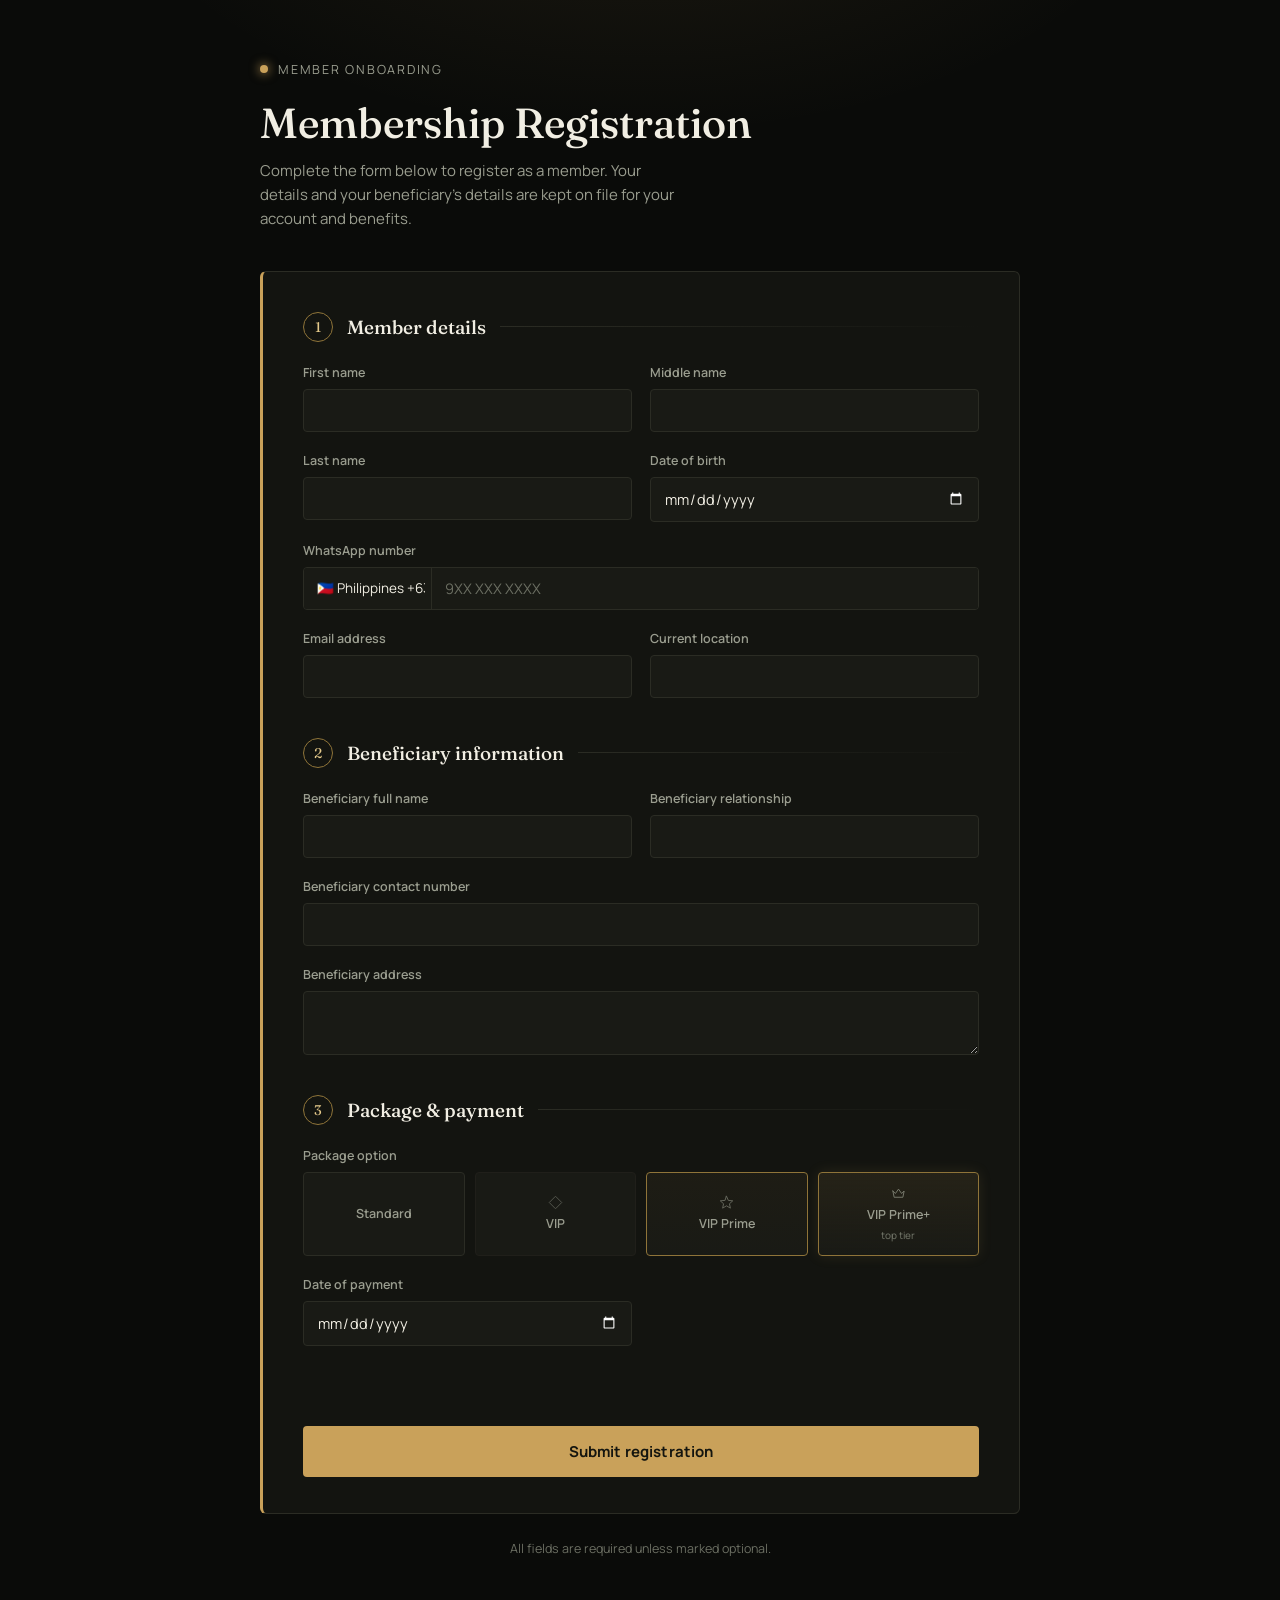
==== commit ade747e3: "Rename xentra.html to index.html" ====
--- a/index.html
+++ b/index.html
@@ -3,491 +3,591 @@
 <head>
 <meta charset="UTF-8">
 <meta name="viewport" content="width=device-width, initial-scale=1.0">
-<title>Joshua Aldea</title>
+<title>Membership Registration</title>
 <link rel="preconnect" href="https://fonts.googleapis.com">
 <link rel="preconnect" href="https://fonts.gstatic.com" crossorigin>
-<link href="https://fonts.googleapis.com/css2?family=Bebas+Neue&family=Inter:wght@400;500;600&display=swap" rel="stylesheet">
-<link rel="stylesheet" href="https://cdnjs.cloudflare.com/ajax/libs/font-awesome/6.5.2/css/all.min.css">
-<link rel="icon" type="image/png" href="/livatee_logo.png">
+<link href="https://fonts.googleapis.com/css2?family=Fraunces:opsz,wght@9..144,400;9..144,500;9..144,600&family=Manrope:wght@400;500;600;700&display=swap" rel="stylesheet">
 <style>
-  :root{
-    --bg:#f8f6ef;
-    --bg-soft:#efeadd;
-    --ink:#17140f;
-    --ink-dim:#68624f;
-    --rule: rgba(23,20,15,0.13);
-    --accent:#a8582c;
-  }
-
-  *{box-sizing:border-box; margin:0; padding:0;}
-  html{ scroll-behavior:smooth; }
-
-  body{
-    background:var(--bg);
-    color:var(--ink);
-    font-family:'Inter', sans-serif;
-    line-height:1.7;
-    font-size:16px;
-  }
-
-  a{ color:inherit; text-decoration:none; }
-
-  .wrap{ max-width:760px; margin:0 auto; padding:0 32px; }
-
-  .kicker{
-    font-size:12.5px;
-    text-transform:uppercase;
-    letter-spacing:0.14em;
-    color:var(--ink-dim);
-  }
-
-  /* ---------- NAV ---------- */
-  nav{
-    position:sticky; top:0; z-index:50;
-    background:rgba(248,246,239,0.88);
-    backdrop-filter:blur(6px);
-    border-bottom:1px solid var(--rule);
-  }
-  .nav-row{
-    max-width:760px; margin:0 auto; padding:20px 32px;
-    display:flex; justify-content:space-between; align-items:center;
-  }
-  .brand{
-    font-family:'Bebas Neue', sans-serif;
-    font-weight:500;
-    font-size:15px;
-    letter-spacing:0.01em;
-  }
-  .nav-links{
-    display:flex; gap:28px;
-  }
-  .nav-links a{
-    font-size:12.5px;
-    text-transform:uppercase;
-    letter-spacing:0.08em;
-    color:var(--ink-dim);
-    position:relative;
-    padding-bottom:3px;
-  }
-  .nav-links a::after{
-    content:"";
-    position:absolute; left:0; bottom:0;
-    width:0; height:1px;
-    background:var(--accent);
-    transition:width 0.25s ease;
-  }
-  .nav-links a:hover{ color:var(--ink); }
-  .nav-links a:hover::after{ width:100%; }
-
-  .brand{
-    transition:opacity 0.2s ease;
-  }
-  .brand:hover{ opacity:0.65; }
-
-  .ig-link{
-    color:var(--ink);
-    display:flex; align-items:center;
-    transition:opacity 0.2s ease;
-  }
-  .ig-link i{ font-size:18px; }
-  .ig-link:hover{ opacity:0.6; }
-
-  /* ---------- FADE (SIMPLE, NO BOUNCE) ---------- */
-  .fade{
-    opacity:0;
-    transform:translateY(10px);
-    transition:opacity 0.7s ease-out, transform 0.7s ease-out;
-  }
-  .fade.visible{ opacity:1; transform:translateY(0); }
-
-  /* ---------- HERO ---------- */
-  .hero{ padding:110px 0 84px; }
-  .hero .kicker{ margin-bottom:22px; }
-
-  h1{
-    font-family:'Bebas Neue', sans-serif;
-    font-weight:500;
-    font-size:clamp(34px, 6vw, 58px);
-    line-height:1.14;
-    letter-spacing:-0.01em;
-    max-width:14ch;
-  }
-
-  .hero p{
-    margin-top:24px;
-    max-width:48ch;
-    color:var(--ink-dim);
-    font-size:16px;
-  }
-
-  .cta-row{
-    display:flex; flex-wrap:wrap; gap:36px;
-    margin-top:38px;
-  }
-  .cta-link{
-    font-size:14px;
-    letter-spacing:0.02em;
-    padding-bottom:5px;
-    border-bottom:1px solid var(--rule);
-    transition:border-color 0.2s ease, color 0.2s ease, padding-right 0.2s ease;
-  }
-  .cta-link .arrow{ margin-left:6px; display:inline-block; transition:transform 0.2s ease; }
-  .cta-link:hover{ border-color:var(--accent); color:var(--accent); }
-  .cta-link:hover .arrow{ transform:translateX(3px); }
-
-  /* ---------- STORY SECTIONS ---------- */
-  .chapters{ padding:10px 0 10px; }
-
-  .chapter{
-    padding:56px 0;
-    border-top:1px solid var(--rule);
-  }
-
-  .chapter-head{
-    display:flex; align-items:baseline; gap:14px;
-    margin-bottom:20px;
-  }
-  .chapter-num{
-    font-family:'Bebas Neue', sans-serif;
-    font-weight:600;
-    font-size:15px;
-    color:var(--accent);
-  }
-  .chapter h2{
-    font-family:'Bebas Neue', sans-serif;
-    font-weight:500;
-    font-size:24px;
-  }
-
-  .chapter p{
-    max-width:60ch;
-    color:#3c372c;
-    margin-bottom:15px;
-  }
-  .chapter p:last-child{ margin-bottom:0; }
-
-  .chapter .loud{
-    font-family:'Bebas Neue', sans-serif;
-    font-weight:500;
-    font-style:italic;
-    font-size:19px;
-    color:var(--ink);
-    margin:20px 0;
-    padding-left:18px;
-    border-left:2px solid var(--accent);
-  }
-
-  /* ---------- WHY SALES ---------- */
-  .pull{
-    padding:70px 0;
-    background:var(--bg-soft);
-    border-top:1px solid var(--rule);
-    border-bottom:1px solid var(--rule);
-  }
-  .pull .chapter-head{ margin-bottom:24px; }
-  .pull blockquote{
-    font-family:'Bebas Neue', sans-serif;
-    font-weight:500;
-    font-style:italic;
-    font-size:clamp(22px, 3.4vw, 32px);
-    line-height:1.35;
-    max-width:18ch;
-    margin-bottom:34px;
-  }
-
-  .skill-list{ margin-bottom:30px; }
-  .skill-row{
-    display:flex; align-items:baseline; gap:18px;
-    padding:9px 0;
-  }
-  .skill-row .n{
-    font-family:'Bebas Neue', sans-serif;
-    font-size:14px;
-    color:var(--accent);
-    width:22px;
-  }
-  .skill-row .t{ font-size:16px; }
-
-  .pull p.fine{ max-width:56ch; color:var(--ink-dim); }
-
-  /* ---------- CONNECT ---------- */
-  .connect{ padding:70px 0 20px; }
-  .connect .chapter-head{ margin-bottom:20px; }
-  .connect h2{
-    font-family:'Bebas Neue', sans-serif;
-    font-weight:500;
-    font-size:clamp(24px, 4vw, 32px);
-    max-width:30ch;
-    margin-bottom:20px;
-  }
-  .connect p{
-    max-width:52ch;
-    color:#3c372c;
-    margin-bottom:14px;
-  }
-  .connect p:last-of-type{ margin-bottom:44px; }
-
-  .contact-list{ border-top:1px solid var(--rule); }
-  .contact-row{
-    display:flex; justify-content:space-between; align-items:center;
-    padding:20px 0;
-    border-bottom:1px solid var(--rule);
-    transition:padding-left 0.25s ease;
-  }
-  .contact-row:hover{ padding-left:8px; }
-  .contact-row .left{
-    display:flex; align-items:center; gap:16px;
-  }
-  .contact-row .icon{
-    width:20px; height:20px;
-    color:var(--ink);
-    flex:none;
-  }
-  .contact-row i.icon{
-    width:20px;
-    font-size:19px;
-    line-height:1;
-    text-align:center;
-    height:auto;
-  }
-  .contact-row .label{
-    font-family:'Bebas Neue', sans-serif;
-    font-size:19px;
-  }
-  .contact-row .sub{
-    font-size:13px;
-    color:var(--ink-dim);
-  }
-  .contact-row .arrow{
-    font-size:18px;
-    color:var(--accent);
-    transition:transform 0.25s ease;
-  }
-  .contact-row:hover .arrow{ transform:translateX(4px); }
-
-  /* ---------- CLOSING ---------- */
-  .closing{
-    padding:90px 0;
-    background:var(--bg-soft);
-    text-align:center;
-  }
-  .closing-line{
-    font-family:'Bebas Neue', sans-serif;
-    font-weight:500;
-    font-size:19px;
-    line-height:1.5;
-    color:var(--ink-dim);
-    max-width:36ch;
-    margin:0 auto 20px;
-  }
-  .closing-big{
-    font-size:clamp(26px, 4vw, 36px);
-    font-style:italic;
-    color:var(--ink);
-    max-width:22ch;
-    margin:0 auto;
-  }
-
-  footer{
-    padding:26px 0;
-    text-align:center;
-    font-size:12px;
-    color:var(--ink-dim);
-    border-top:1px solid var(--rule);
-  }
-
-  @media (max-width:600px){
-    .wrap{ padding:0 22px; }
-    .nav-row{ padding:18px 22px; }
-    .nav-links{ gap:16px; }
-    .cta-row{ gap:20px; }
-    .contact-row .sub{ display:none; }
-  }
-
-  @media (prefers-reduced-motion: reduce){
-    .fade{ opacity:1; transform:none; transition:none; }
+  :root {
+    --bg: #0a0b09;
+    --bg-glow: #14150f;
+    --card: #131410;
+    --card-raised: #191a15;
+    --border: #2b2c24;
+    --border-soft: #201f1a;
+    --gold: #c9a15a;
+    --gold-bright: #e4c98a;
+    --gold-dim: #8f7439;
+    --text: #f1eee3;
+    --muted: #9a9d8f;
+    --muted-dim: #6b6e62;
+    --error: #d9765c;
+    --radius: 6px;
+  }
+  * { box-sizing: border-box; }
+  html, body { margin: 0; padding: 0; }
+  body {
+    font-family: 'Manrope', sans-serif;
+    background:
+      radial-gradient(ellipse 900px 500px at 50% -10%, rgba(201,161,90,0.10), transparent 60%),
+      var(--bg);
+    color: var(--text);
+    min-height: 100vh;
+    padding: 56px 20px 80px;
+    -webkit-font-smoothing: antialiased;
+  }
+  .wrap { max-width: 760px; margin: 0 auto; }
+
+  .masthead { margin-bottom: 40px; }
+  .masthead .mark {
+    display: inline-flex;
+    align-items: center;
+    gap: 10px;
+    margin-bottom: 22px;
+  }
+  .mark .dot {
+    width: 8px; height: 8px;
+    background: var(--gold);
+    border-radius: 50%;
+    box-shadow: 0 0 10px 2px rgba(201,161,90,0.5);
+  }
+  .mark span {
+    font-size: 12.5px;
+    letter-spacing: 0.14em;
+    color: var(--muted);
+  }
+  h1.title {
+    font-family: 'Fraunces', serif;
+    font-weight: 500;
+    font-size: clamp(30px, 5vw, 42px);
+    line-height: 1.12;
+    margin: 0 0 12px;
+    color: var(--text);
+  }
+  .masthead p {
+    max-width: 46ch;
+    margin: 0;
+    color: var(--muted);
+    font-size: 15px;
+    line-height: 1.6;
+  }
+
+  .card {
+    background: var(--card);
+    border: 1px solid var(--border);
+    border-left: 3px solid var(--gold);
+    border-radius: var(--radius);
+    padding: 40px 40px 36px;
+  }
+
+  .section { margin-bottom: 40px; }
+  .section:last-of-type { margin-bottom: 0; }
+
+  .section-head {
+    display: flex;
+    align-items: center;
+    gap: 14px;
+    margin-bottom: 22px;
+  }
+  .section-head .num {
+    flex: none;
+    width: 30px; height: 30px;
+    border: 1px solid var(--gold-dim);
+    border-radius: 50%;
+    display: flex; align-items: center; justify-content: center;
+    font-family: 'Fraunces', serif;
+    font-size: 14px;
+    color: var(--gold-bright);
+  }
+  .section-head h2 {
+    font-family: 'Fraunces', serif;
+    font-weight: 500;
+    font-size: 19px;
+    margin: 0;
+    color: var(--text);
+  }
+  .section-head .rule {
+    flex: 1;
+    height: 1px;
+    background: linear-gradient(to right, var(--border), transparent);
+  }
+
+  .grid {
+    display: grid;
+    grid-template-columns: 1fr 1fr;
+    gap: 20px 18px;
+  }
+  .field { display: flex; flex-direction: column; min-width: 0; }
+  .field.full { grid-column: 1 / -1; }
+
+  label {
+    font-size: 12.5px;
+    font-weight: 600;
+    color: var(--muted);
+    margin-bottom: 8px;
+  }
+
+  input[type="text"], input[type="email"], input[type="date"], input[type="tel"], textarea, select {
+    background: var(--card-raised);
+    border: 1px solid var(--border);
+    border-radius: 4px;
+    color: var(--text);
+    font-family: 'Manrope', sans-serif;
+    font-size: 14.5px;
+    padding: 11px 13px;
+    width: 100%;
+  }
+  input::placeholder, textarea::placeholder { color: var(--muted-dim); }
+  input:focus, textarea:focus, select:focus {
+    outline: none;
+    border-color: var(--gold);
+    box-shadow: 0 0 0 3px rgba(201,161,90,0.14);
+  }
+  textarea { resize: vertical; min-height: 64px; }
+
+  input[type="date"] { color-scheme: dark; }
+
+  /* phone group */
+  .phone-group {
+    display: flex;
+    border: 1px solid var(--border);
+    border-radius: 4px;
+    overflow: hidden;
+    background: var(--card-raised);
+  }
+  .phone-group:focus-within {
+    border-color: var(--gold);
+    box-shadow: 0 0 0 3px rgba(201,161,90,0.14);
+  }
+  .phone-group select {
+    border: none;
+    border-right: 1px solid var(--border);
+    border-radius: 0;
+    width: 128px;
+    flex: none;
+    background: var(--card-raised);
+    font-size: 13.5px;
+    padding-right: 6px;
+  }
+  .phone-group select:focus { box-shadow: none; }
+  .phone-group input {
+    border: none;
+    border-radius: 0;
+    flex: 1;
+    min-width: 0;
+  }
+  .phone-group input:focus { box-shadow: none; }
+
+  select { appearance: none; -webkit-appearance: none;
+    background-image: url("data:image/svg+xml;utf8,<svg xmlns='http://www.w3.org/2000/svg' width='10' height='6' viewBox='0 0 10 6'><path d='M0 0L5 6L10 0' fill='none' stroke='%239a9d8f' stroke-width='1.4'/></svg>");
+    background-repeat: no-repeat;
+    background-position: right 12px center;
+    padding-right: 30px;
+  }
+
+  /* package tiers — each step up reads visibly more premium than the last */
+  .tiers {
+    display: grid;
+    grid-template-columns: repeat(4, 1fr);
+    gap: 10px;
+  }
+  .tier { position: relative; }
+  .tier input { position: absolute; opacity: 0; width: 0; height: 0; }
+  .tier label {
+    position: relative;
+    display: flex;
+    flex-direction: column;
+    justify-content: center;
+    align-items: center;
+    text-align: center;
+    gap: 5px;
+    height: 84px;
+    margin: 0;
+    border: 1px solid var(--border);
+    border-radius: 4px;
+    background: var(--card-raised);
+    color: var(--muted);
+    font-size: 12.5px;
+    font-weight: 600;
+    cursor: pointer;
+    transition: border-color .15s ease, color .15s ease, background .15s ease, box-shadow .25s ease, transform .15s ease;
+  }
+  .tier label > * { position: relative; z-index: 1; }
+  .tier label .ic { width: 15px; height: 15px; opacity: .45; transition: opacity .15s ease; }
+  .tier label .sub { font-size: 10px; font-weight: 500; color: var(--muted-dim); }
+
+  /* Standard — the quiet baseline everything else is measured against */
+  .tier-standard label:hover { border-color: var(--gold-dim); color: var(--text); }
+  .tier-standard input:checked + label {
+    border-color: var(--gold);
+    color: var(--gold-bright);
+    background: linear-gradient(180deg, rgba(201,161,90,0.10), rgba(201,161,90,0.03));
+    box-shadow: 0 0 0 1px var(--gold) inset;
+  }
+
+  /* VIP — a step warmer at rest, gold glow when picked */
+  .tier-vip label { border-color: var(--border-soft); }
+  .tier-vip label:hover { border-color: var(--gold-dim); color: var(--text); }
+  .tier-vip label:hover .ic { opacity: .8; }
+  .tier-vip input:checked + label {
+    border-color: var(--gold);
+    color: var(--gold-bright);
+    background: linear-gradient(180deg, rgba(201,161,90,0.15), rgba(201,161,90,0.04));
+    box-shadow: 0 0 0 1px var(--gold) inset, 0 0 10px rgba(201,161,90,0.2);
+  }
+  .tier-vip input:checked + label .ic { opacity: 1; }
+
+  /* VIP Prime — already lit at rest, lifts and glows brighter when picked */
+  .tier-prime label {
+    border-color: var(--gold-dim);
+    background: linear-gradient(180deg, rgba(201,161,90,0.06), var(--card-raised));
+  }
+  .tier-prime label:hover { border-color: var(--gold); color: var(--text); }
+  .tier-prime label .ic { opacity: .6; }
+  .tier-prime label:hover .ic { opacity: 1; }
+  .tier-prime input:checked + label {
+    border-color: var(--gold-bright);
+    color: var(--gold-bright);
+    background: linear-gradient(180deg, rgba(201,161,90,0.22), rgba(201,161,90,0.05));
+    box-shadow: 0 0 0 1px var(--gold) inset, 0 0 20px rgba(201,161,90,0.32);
+    transform: translateY(-1px);
+  }
+  .tier-prime input:checked + label .ic { opacity: 1; }
+
+  /* VIP Prime+ — the top of the ladder: persistent glow, a sweep of light, always a little raised */
+  .tier-primeplus label {
+    overflow: hidden;
+    border-color: var(--gold-dim);
+    background: linear-gradient(180deg, rgba(201,161,90,0.1), var(--card-raised));
+    box-shadow: 0 0 14px rgba(201,161,90,0.12);
+  }
+  .tier-primeplus label::before {
+    content: "";
+    position: absolute;
+    inset: 0;
+    z-index: 0;
+    background: linear-gradient(115deg, transparent 40%, rgba(228,201,138,0.4) 50%, transparent 60%);
+    transform: translateX(-130%);
+    transition: transform .7s ease;
+  }
+  .tier-primeplus label:hover::before,
+  .tier-primeplus input:checked + label::before { transform: translateX(130%); }
+  .tier-primeplus label:hover { border-color: var(--gold); color: var(--text); transform: translateY(-1px); }
+  .tier-primeplus label .ic { opacity: .75; }
+  .tier-primeplus input:checked + label {
+    border-color: var(--gold-bright);
+    color: var(--gold-bright);
+    background: linear-gradient(180deg, rgba(201,161,90,0.28), rgba(201,161,90,0.06));
+    box-shadow: 0 0 0 1px var(--gold-bright) inset, 0 0 30px rgba(201,161,90,0.48);
+    transform: translateY(-2px);
+  }
+
+  button.submit {
+    margin-top: 40px;
+    width: 100%;
+    padding: 15px;
+    background: var(--gold);
+    color: #14150f;
+    border: none;
+    border-radius: 4px;
+    font-family: 'Manrope', sans-serif;
+    font-size: 15px;
+    font-weight: 700;
+    letter-spacing: 0.01em;
+    cursor: pointer;
+    transition: background .12s ease;
+  }
+  button.submit:hover { background: var(--gold-bright); }
+
+  #confirmation {
+    display: none;
+    margin-top: 18px;
+    padding: 16px 18px;
+    border-radius: 4px;
+    background: rgba(201,161,90,0.08);
+    border: 1px solid var(--gold-dim);
+    color: var(--gold-bright);
+    font-size: 13.5px;
+    line-height: 1.6;
+  }
+  #confirmation strong { color: var(--text); }
+
+  footer.note {
+    text-align: center;
+    margin-top: 26px;
+    color: var(--muted-dim);
+    font-size: 12.5px;
+  }
+
+  @media (max-width: 620px) {
+    .grid { grid-template-columns: 1fr; }
+    .tiers { grid-template-columns: repeat(2, 1fr); }
+    .card { padding: 30px 22px; }
+    .phone-group { flex-direction: column; }
+    .phone-group select { width: 100%; border-right: none; border-bottom: 1px solid var(--border); }
   }
 </style>
 </head>
 <body>
-
-<nav>
-  <div class="nav-row">
-    <a class="brand" href="#top">Josh Aldea</a>
-    <a class="ig-link" href="https://www.instagram.com/josh._.aldea" target="_blank" rel="noopener" aria-label="Josh on Instagram">
-      <i class="fa-brands fa-instagram"></i>
-    </a>
+<div class="wrap">
+
+  <div class="masthead">
+    <div class="mark"><span class="dot"></span><span>MEMBER ONBOARDING</span></div>
+    <h1 class="title">Membership Registration</h1>
+    <p>Complete the form below to register as a member. Your details and your beneficiary's details are kept on file for your account and benefits.</p>
   </div>
-</nav>
-
-<main class="wrap" id="top">
-
-  <section class="hero">
-    <div class="kicker fade">Unfiltered. Unqualified. Undeniable.</div>
-    <h1 class="fade">Why bother settling for mediocrity?</h1>
-    <p class="fade">I'm Josh. 21 years old. A serial risk-taker. High school dropout. Ran away from home. Slept by the roadside.</p>
-    <div class="cta-row fade">
-      <a class="cta-link" href="#story">Read my story <span class="arrow">→</span></a>
-      <a class="cta-link" href="#connect">Connect with me <span class="arrow">→</span></a>
-    </div>
-  </section>
-
-  <section class="chapters" id="story">
-
-    <div class="chapter fade">
-      <div class="chapter-head">
-        <span class="chapter-num">01</span>
-        <h2>Awakening</h2>
+
+  <div class="card">
+    <form id="regForm">
+
+      <div class="section">
+        <div class="section-head"><span class="num">1</span><h2>Member details</h2><span class="rule"></span></div>
+        <div class="grid">
+          <div class="field">
+            <label for="firstName">First name</label>
+            <input type="text" id="firstName" required>
+          </div>
+          <div class="field">
+            <label for="middleName">Middle name</label>
+            <input type="text" id="middleName">
+          </div>
+          <div class="field">
+            <label for="lastName">Last name</label>
+            <input type="text" id="lastName" required>
+          </div>
+          <div class="field">
+            <label for="dob">Date of birth</label>
+            <input type="date" id="dob" required>
+          </div>
+          <div class="field full">
+            <label for="whatsappNumber">WhatsApp number</label>
+            <div class="phone-group">
+              <select id="countryCode" aria-label="Country code"></select>
+              <input type="tel" id="whatsappNumber" placeholder="9XX XXX XXXX" required>
+            </div>
+          </div>
+          <div class="field">
+            <label for="email">Email address</label>
+            <input type="email" id="email" required>
+          </div>
+          <div class="field">
+            <label for="location">Current location</label>
+            <input type="text" id="location" required>
+          </div>
+        </div>
       </div>
-      <p>I live in a country where people firmly believe that school education is the key to success. As a clueless kid, I innocently followed the path people laid out in front of me.</p>
-      <p>Not until I turned 17. I recognized a pattern in the lives of people who'd gone through the same system that the majority of people propagate as the only way to success. Looking at these graduates and now-working people, seemingly unhappy, I didn't want to have their lives. I didn't want the destination they'd ended up in from taking the same traditional path that the society has demanded of them.</p>
-      <p class="loud">LIVING THE LIFE THAT'S ALREADY BEEN LIVED IS MEANINGLESS.</p>
-      <p>Go to school. Get a job. Work 40/50 years. Retire. Die.</p>
-      <p>I don't know about you, but that for me didn't sound like a life. That's like more of a template. And templates are for people who are cowards to write their own story.</p>
-    </div>
-
-    <div class="chapter fade">
-      <div class="chapter-head">
-        <span class="chapter-num">02</span>
-        <h2>Denial</h2>
+
+      <div class="section">
+        <div class="section-head"><span class="num">2</span><h2>Beneficiary information</h2><span class="rule"></span></div>
+        <div class="grid">
+          <div class="field">
+            <label for="benName">Beneficiary full name</label>
+            <input type="text" id="benName" required>
+          </div>
+          <div class="field">
+            <label for="benRelationship">Beneficiary relationship</label>
+            <input type="text" id="benRelationship" required>
+          </div>
+          <div class="field full">
+            <label for="benContact">Beneficiary contact number</label>
+            <input type="tel" id="benContact" required>
+          </div>
+          <div class="field full">
+            <label for="benAddress">Beneficiary address</label>
+            <textarea id="benAddress" required></textarea>
+          </div>
+        </div>
       </div>
-      <p>At 17 I was deliberately looking for ways to make money online. Social Media Marketing Agency (SMMA) was a hype back then. I joined a community of people running SMMA. I met an owner of SMMA called Creaet and proposed me a role in his company as a Head of Operations. I accepted it.</p>
-      <p>Since I was still at school, while having an involvement in a startup, I could barely fulfill my role in the company. So I have two options and only one I could take—whether to pursue schooling.. or enter the business world.</p>
-      <p>I chose the latter since we only have one life. I mean, why the heck bother settling for mediocrity?</p>
-      <p>I wanted to build my own business by studying the workflows and systems of the business that I'm getting into. So I dropped out of school and started the business venture.</p>
-    </div>
-
-    <div class="chapter fade">
-      <div class="chapter-head">
-        <span class="chapter-num">03</span>
-        <h2>Ran away</h2>
+
+      <div class="section">
+        <div class="section-head"><span class="num">3</span><h2>Package &amp; payment</h2><span class="rule"></span></div>
+
+        <div class="field full" style="margin-bottom: 20px;">
+          <label>Package option</label>
+          <div class="tiers">
+            <div class="tier tier-standard">
+              <input type="radio" name="package" id="pkgStandard" value="Standard" required>
+              <label for="pkgStandard">Standard</label>
+            </div>
+            <div class="tier tier-vip">
+              <input type="radio" name="package" id="pkgVip" value="VIP">
+              <label for="pkgVip">
+                <svg class="ic" viewBox="0 0 24 24" fill="none" stroke="currentColor" stroke-width="1.6" stroke-linejoin="round"><path d="M12 2L22 12L12 22L2 12Z"/></svg>
+                VIP
+              </label>
+            </div>
+            <div class="tier tier-prime">
+              <input type="radio" name="package" id="pkgVipPrime" value="VIP Prime">
+              <label for="pkgVipPrime">
+                <svg class="ic" viewBox="0 0 24 24" fill="none" stroke="currentColor" stroke-width="1.5" stroke-linejoin="round" stroke-linecap="round"><path d="M12 2L14.9 8.6L22 9.3L16.7 14L18.2 21L12 17.3L5.8 21L7.3 14L2 9.3L9.1 8.6Z"/></svg>
+                VIP Prime
+              </label>
+            </div>
+            <div class="tier tier-primeplus">
+              <input type="radio" name="package" id="pkgVipPrimePlus" value="VIP Prime+">
+              <label for="pkgVipPrimePlus">
+                <svg class="ic" viewBox="0 0 24 24" fill="none" stroke="currentColor" stroke-width="1.5" stroke-linejoin="round" stroke-linecap="round"><path d="M3 8L7 12L12 5L17 12L21 8L19 18H5L3 8Z"/></svg>
+                VIP Prime+<span class="sub">top tier</span>
+              </label>
+            </div>
+          </div>
+        </div>
+
+        <div class="grid">
+          <div class="field">
+            <label for="paymentDate">Date of payment</label>
+            <input type="date" id="paymentDate" required>
+          </div>
+        </div>
       </div>
-      <p>At 18, my family couldn't understand why I spent all day in front of a screen. Well, from their perspective, I was just "chilling" at home.</p>
-      <p>What they didn't see was that I was leading meetings, interviewing and hiring candidates, helping develop strategic business plans, and managing operations for a startup SMMA. The role was commission-based, not salaried, so although I was gaining valuable experience, I wasn't earning an income yet.</p>
-      <p>Because I wasn't bringing any money, my family believed I wasn't contributing anything of a value. They eventually insisted that I get a traditional job so I could at least be fucking "useful" to the household.</p>
-      <p>I don't blame my family as this poor mindset is common in many Filipino families. That if you don't have a college degree, the expectation is that you'll spend the rest of your life working low-paying & physically demanding jobs.</p>
-      <p>So my dad sent me to my uncle who's an architect and a contractor to be one of his construction workers, and all of my hard-earned money goes to my dad's pocket. I would wake up 5am, and work from 7am up until 5pm on construction. And 6pm to 2am as a Head of Operations.</p>
-      <p>Fast forward, I can no longer fulfill my role in startup due to my body's need of early rest from heavy work at construction. I haven't earned a penny in that startup because we had zero clients. And just late April 2026 I deviated away from my family completely to live by myself.</p>
-    </div>
-
-    <div class="chapter fade">
-      <div class="chapter-head">
-        <span class="chapter-num">04</span>
-        <h2>Building from ground up</h2>
-      </div>
-      <p>The first three days from running away from home was an unimaginably difficult experience.</p>
-      <p>I slept on floors, by the roadside, and at the park bench.</p>
-      <p>I tried applying for local jobs related to sales and communication roles such as front desk receptionist, salesman in mall, customer service representative. Only to end up having each of my applications rejected, simply because i didn't have a school diploma/degree.</p>
-      <p>This Philippine job fucking market will humble you fast if you don't play by their rules.</p>
-      <p>So as a last resort, again, I was forced to take on a job that has the lowest barrier of entry, yet most physically laborious ~ construction worker. Luckily, workers can stay in a container van barracks which currently is serving as my temporary shelter.</p>
-      <p>Now I work 6 days a week, 7am-6pm, earning $10/day leaving me by the weekend payday with only enough money to pay for the borrowed food that I ate for that entire week.</p>
-      <p>I cannot afford staying here for long so at night after every shift I'm allocating my time to acquire a skillset that I know will pay for a lifetime: sales.</p>
-    </div>
-
-  </section>
-
-</main>
-
-  <section class="pull fade" id="why-sales">
-    <div class="wrap">
-      <div class="chapter-head">
-        <span class="chapter-num">05</span>
-        <h2>Why sales?</h2>
-      </div>
-      <blockquote>Sales compounds into everything.</blockquote>
-
-      <div class="skill-list">
-        <div class="skill-row"><span class="n">01</span><span class="t">Communication</span></div>
-        <div class="skill-row"><span class="n">02</span><span class="t">Influence</span></div>
-        <div class="skill-row"><span class="n">03</span><span class="t">Persuasion</span></div>
-        <div class="skill-row"><span class="n">04</span><span class="t">Handling rejection</span></div>
-        <div class="skill-row"><span class="n">05</span><span class="t">Moving people to action</span></div>
-      </div>
-
-      <p class="fine">Every single individual who has ever built something great sold something first. Be it an idea, a vision, or even themselves.</p>
-    </div>
-  </section>
-
-<main class="wrap">
-  <section class="connect" id="connect">
-    <div class="chapter-head fade">
-      <span class="chapter-num">06</span>
-      <h2 style="font-size:15px; letter-spacing:0.08em; text-transform:uppercase; color:var(--ink-dim);">Connect</h2>
-    </div>
-    <h2 class="fade">I personally designed this website to connect with a selected group of people who resonate with me.</h2>
-    <p class="fade">I don't connect with people who are solely ambitious. Ambition alone is common. And everyone has a version of a dream.</p>
-    <p class="fade">What's rarer is the discipline to show up for that dream every day whether you feel like it or not — to practice, build, write, create, or refine, even when no one's watching and no one's asked.</p>
-    <p class="fade">So if you're someone who's already in the arena, testing ideas, making things happen, failing forward, and getting better, then this space is for you.</p>
-    <p class="fade">I'd rather connect with six people who are quietly doing the work than a thousand who are only planning to start.</p>
-    <p class="fade">If that sounds like you, I'd love to know what you're building.</p>
-
-    <div class="contact-list fade">
-      <a class="contact-row" href="mailto:josh.aldea@outlook.com">
-        <div class="left">
-          <i class="fa-regular fa-envelope icon"></i>
-          <div>
-            <div class="label">Email</div>
-            <div class="sub">josh.aldea@outlook.com</div>
-          </div>
-        </div>
-        <span class="arrow">→</span>
-      </a>
-      <a class="contact-row" href="https://discord.com/users/1493905589867118703" target="_blank" rel="noopener">
-        <div class="left">
-          <i class="fa-brands fa-discord icon"></i>
-          <div>
-            <div class="label">Discord</div>
-            <div class="sub">Message me directly</div>
-          </div>
-        </div>
-        <span class="arrow">→</span>
-      </a>
-      <a class="contact-row" href="https://www.instagram.com/josh._.aldea" target="_blank" rel="noopener">
-        <div class="left">
-          <i class="fa-brands fa-instagram icon"></i>
-          <div>
-            <div class="label">Instagram</div>
-            <div class="sub">@josh._.aldea</div>
-          </div>
-        </div>
-        <span class="arrow">→</span>
-      </a>
-      <a class="contact-row" href="https://www.x.com/MrJoshieee" target="_blank" rel="noopener">
-        <div class="left">
-          <i class="fa-brands fa-x-twitter icon"></i>
-          <div>
-            <div class="label">X</div>
-            <div class="sub">@MrJoshieee</div>
-          </div>
-        </div>
-        <span class="arrow">→</span>
-      </a>
-    </div>
-  </section>
-
-</main>
-
-<section class="closing fade">
-  <div class="wrap">
-    <p class="closing-line">You only get to live once.<br>You can decide to live your life to its fullest.</p>
-    <p class="closing-line closing-big">Live a phenomenal life:)</p>
+
+      <button type="submit" class="submit">Submit registration</button>
+      <div id="confirmation"></div>
+    </form>
   </div>
-</section>
-
-<footer>
-  Joshua Aldea · © <span id="year"></span>
-</footer>
+
+  <footer class="note">All fields are required unless marked optional.</footer>
+</div>
 
 <script>
-  document.getElementById('year').textContent = new Date().getFullYear();
-
-  const io = new IntersectionObserver((entries)=>{
-    entries.forEach(e=>{
-      if(e.isIntersecting){ e.target.classList.add('visible'); io.unobserve(e.target); }
-    });
-  }, { threshold:0.12 });
-  document.querySelectorAll('.fade').forEach(el=>io.observe(el));
+  // [iso2, name, dial code]
+  const countries = [
+["AF","Afghanistan","93"],["AL","Albania","355"],["DZ","Algeria","213"],["AD","Andorra","376"],
+["AO","Angola","244"],["AG","Antigua and Barbuda","1268"],["AR","Argentina","54"],["AM","Armenia","374"],
+["AU","Australia","61"],["AT","Austria","43"],["AZ","Azerbaijan","994"],["BS","Bahamas","1242"],
+["BH","Bahrain","973"],["BD","Bangladesh","880"],["BB","Barbados","1246"],["BY","Belarus","375"],
+["BE","Belgium","32"],["BZ","Belize","501"],["BJ","Benin","229"],["BT","Bhutan","975"],
+["BO","Bolivia","591"],["BA","Bosnia and Herzegovina","387"],["BW","Botswana","267"],["BR","Brazil","55"],
+["BN","Brunei","673"],["BG","Bulgaria","359"],["BF","Burkina Faso","226"],["BI","Burundi","257"],
+["KH","Cambodia","855"],["CM","Cameroon","237"],["CA","Canada","1"],["CV","Cape Verde","238"],
+["CF","Central African Republic","236"],["TD","Chad","235"],["CL","Chile","56"],["CN","China","86"],
+["CO","Colombia","57"],["KM","Comoros","269"],["CG","Congo (Brazzaville)","242"],["CD","Congo (DRC)","243"],
+["CR","Costa Rica","506"],["HR","Croatia","385"],["CU","Cuba","53"],["CY","Cyprus","357"],
+["CZ","Czech Republic","420"],["DK","Denmark","45"],["DJ","Djibouti","253"],["DM","Dominica","1767"],
+["DO","Dominican Republic","1809"],["EC","Ecuador","593"],["EG","Egypt","20"],["SV","El Salvador","503"],
+["GQ","Equatorial Guinea","240"],["ER","Eritrea","291"],["EE","Estonia","372"],["SZ","Eswatini","268"],
+["ET","Ethiopia","251"],["FJ","Fiji","679"],["FI","Finland","358"],["FR","France","33"],
+["GA","Gabon","241"],["GM","Gambia","220"],["GE","Georgia","995"],["DE","Germany","49"],
+["GH","Ghana","233"],["GR","Greece","30"],["GD","Grenada","1473"],["GT","Guatemala","502"],
+["GN","Guinea","224"],["GW","Guinea-Bissau","245"],["GY","Guyana","592"],["HT","Haiti","509"],
+["HN","Honduras","504"],["HK","Hong Kong","852"],["HU","Hungary","36"],["IS","Iceland","354"],
+["IN","India","91"],["ID","Indonesia","62"],["IR","Iran","98"],["IQ","Iraq","964"],
+["IE","Ireland","353"],["IL","Israel","972"],["IT","Italy","39"],["CI","Ivory Coast","225"],
+["JM","Jamaica","1876"],["JP","Japan","81"],["JO","Jordan","962"],["KZ","Kazakhstan","7"],
+["KE","Kenya","254"],["KI","Kiribati","686"],["KW","Kuwait","965"],["KG","Kyrgyzstan","996"],
+["LA","Laos","856"],["LV","Latvia","371"],["LB","Lebanon","961"],["LS","Lesotho","266"],
+["LR","Liberia","231"],["LY","Libya","218"],["LI","Liechtenstein","423"],["LT","Lithuania","370"],
+["LU","Luxembourg","352"],["MO","Macau","853"],["MG","Madagascar","261"],["MW","Malawi","265"],
+["MY","Malaysia","60"],["MV","Maldives","960"],["ML","Mali","223"],["MT","Malta","356"],
+["MH","Marshall Islands","692"],["MR","Mauritania","222"],["MU","Mauritius","230"],["MX","Mexico","52"],
+["FM","Micronesia","691"],["MD","Moldova","373"],["MC","Monaco","377"],["MN","Mongolia","976"],
+["ME","Montenegro","382"],["MA","Morocco","212"],["MZ","Mozambique","258"],["MM","Myanmar","95"],
+["NA","Namibia","264"],["NR","Nauru","674"],["NP","Nepal","977"],["NL","Netherlands","31"],
+["NZ","New Zealand","64"],["NI","Nicaragua","505"],["NE","Niger","227"],["NG","Nigeria","234"],
+["KP","North Korea","850"],["MK","North Macedonia","389"],["NO","Norway","47"],["OM","Oman","968"],
+["PK","Pakistan","92"],["PW","Palau","680"],["PS","Palestine","970"],["PA","Panama","507"],
+["PG","Papua New Guinea","675"],["PY","Paraguay","595"],["PE","Peru","51"],["PH","Philippines","63"],
+["PL","Poland","48"],["PT","Portugal","351"],["PR","Puerto Rico","1787"],["QA","Qatar","974"],
+["RO","Romania","40"],["RU","Russia","7"],["RW","Rwanda","250"],["KN","Saint Kitts and Nevis","1869"],
+["LC","Saint Lucia","1758"],["VC","Saint Vincent and the Grenadines","1784"],["WS","Samoa","685"],
+["SM","San Marino","378"],["ST","Sao Tome and Principe","239"],["SA","Saudi Arabia","966"],
+["SN","Senegal","221"],["RS","Serbia","381"],["SC","Seychelles","248"],["SL","Sierra Leone","232"],
+["SG","Singapore","65"],["SK","Slovakia","421"],["SI","Slovenia","386"],["SB","Solomon Islands","677"],
+["SO","Somalia","252"],["ZA","South Africa","27"],["KR","South Korea","82"],["SS","South Sudan","211"],
+["ES","Spain","34"],["LK","Sri Lanka","94"],["SD","Sudan","249"],["SR","Suriname","597"],
+["SE","Sweden","46"],["CH","Switzerland","41"],["SY","Syria","963"],["TW","Taiwan","886"],
+["TJ","Tajikistan","992"],["TZ","Tanzania","255"],["TH","Thailand","66"],["TL","Timor-Leste","670"],
+["TG","Togo","228"],["TO","Tonga","676"],["TT","Trinidad and Tobago","1868"],["TN","Tunisia","216"],
+["TR","Turkey","90"],["TM","Turkmenistan","993"],["TV","Tuvalu","688"],["UG","Uganda","256"],
+["UA","Ukraine","380"],["AE","United Arab Emirates","971"],["GB","United Kingdom","44"],
+["US","United States","1"],["UY","Uruguay","598"],["UZ","Uzbekistan","998"],["VU","Vanuatu","678"],
+["VA","Vatican City","379"],["VE","Venezuela","58"],["VN","Vietnam","84"],["YE","Yemen","967"],
+["ZM","Zambia","260"],["ZW","Zimbabwe","263"]
+  ];
+
+  function flagEmoji(iso2) {
+    return String.fromCodePoint(...[...iso2.toUpperCase()].map(c => 127397 + c.charCodeAt(0)));
+  }
+
+  const select = document.getElementById('countryCode');
+  countries.forEach(([iso2, name, dial]) => {
+    const opt = document.createElement('option');
+    opt.value = dial;
+    opt.dataset.iso = iso2;
+    opt.textContent = `${flagEmoji(iso2)} ${name} +${dial}`;
+    if (iso2 === 'PH') opt.selected = true;
+    select.appendChild(opt);
+  });
+
+  // ---- Web3Forms setup ----
+  // 1. Go to https://web3forms.com, enter josh.aldea@outlook.com, and get a free Access Key.
+  // 2. Paste that key below, replacing "YOUR_ACCESS_KEY_HERE".
+  const WEB3FORMS_ACCESS_KEY = "4d484236-e8c4-4e3f-8354-c5b3d680254d";
+
+  document.getElementById('regForm').addEventListener('submit', async function (e) {
+    e.preventDefault();
+
+    const pkg = document.querySelector('input[name="package"]:checked');
+    const dial = select.value;
+    const number = document.getElementById('whatsappNumber').value;
+    const first = document.getElementById('firstName').value;
+    const last = document.getElementById('lastName').value;
+
+    const box = document.getElementById('confirmation');
+    const submitBtn = document.querySelector('.submit');
+
+    const payload = {
+      access_key: WEB3FORMS_ACCESS_KEY,
+      subject: "New Membership Registration — " + first + " " + last,
+      from_name: "Livatee Membership Form",
+      "First name": first,
+      "Middle name": document.getElementById('middleName').value,
+      "Last name": last,
+      "Date of birth": document.getElementById('dob').value,
+      "WhatsApp number": '+' + dial + ' ' + number,
+      "Email address": document.getElementById('email').value,
+      "Current location": document.getElementById('location').value,
+      "Beneficiary full name": document.getElementById('benName').value,
+      "Beneficiary relationship": document.getElementById('benRelationship').value,
+      "Beneficiary contact number": document.getElementById('benContact').value,
+      "Beneficiary address": document.getElementById('benAddress').value,
+      "Package option": pkg ? pkg.value : "",
+      "Date of payment": document.getElementById('paymentDate').value
+    };
+
+    submitBtn.disabled = true;
+    submitBtn.textContent = "Submitting...";
+
+    try {
+      const response = await fetch("https://api.web3forms.com/submit", {
+        method: "POST",
+        headers: {
+          "Content-Type": "application/json",
+          "Accept": "application/json"
+        },
+        body: JSON.stringify(payload)
+      });
+      const result = await response.json();
+
+      box.style.display = 'block';
+      if (result.success) {
+        box.innerHTML =
+          '<strong>Registration submitted.</strong><br>' +
+          first + ' ' + last + ' — WhatsApp +' + dial + ' ' + number +
+          (pkg ? ' — ' + pkg.value + ' package.' : '.') +
+          '<br>Thank you — we\'ve received your details.';
+        document.getElementById('regForm').reset();
+      } else {
+        box.innerHTML = '<strong>Something went wrong.</strong><br>Please try again, or contact us directly.';
+      }
+    } catch (err) {
+      box.style.display = 'block';
+      box.innerHTML = '<strong>Network error.</strong><br>Please check your connection and try again.';
+    } finally {
+      submitBtn.disabled = false;
+      submitBtn.textContent = "Submit registration";
+    }
+  });
 </script>
-
 </body>
 </html>
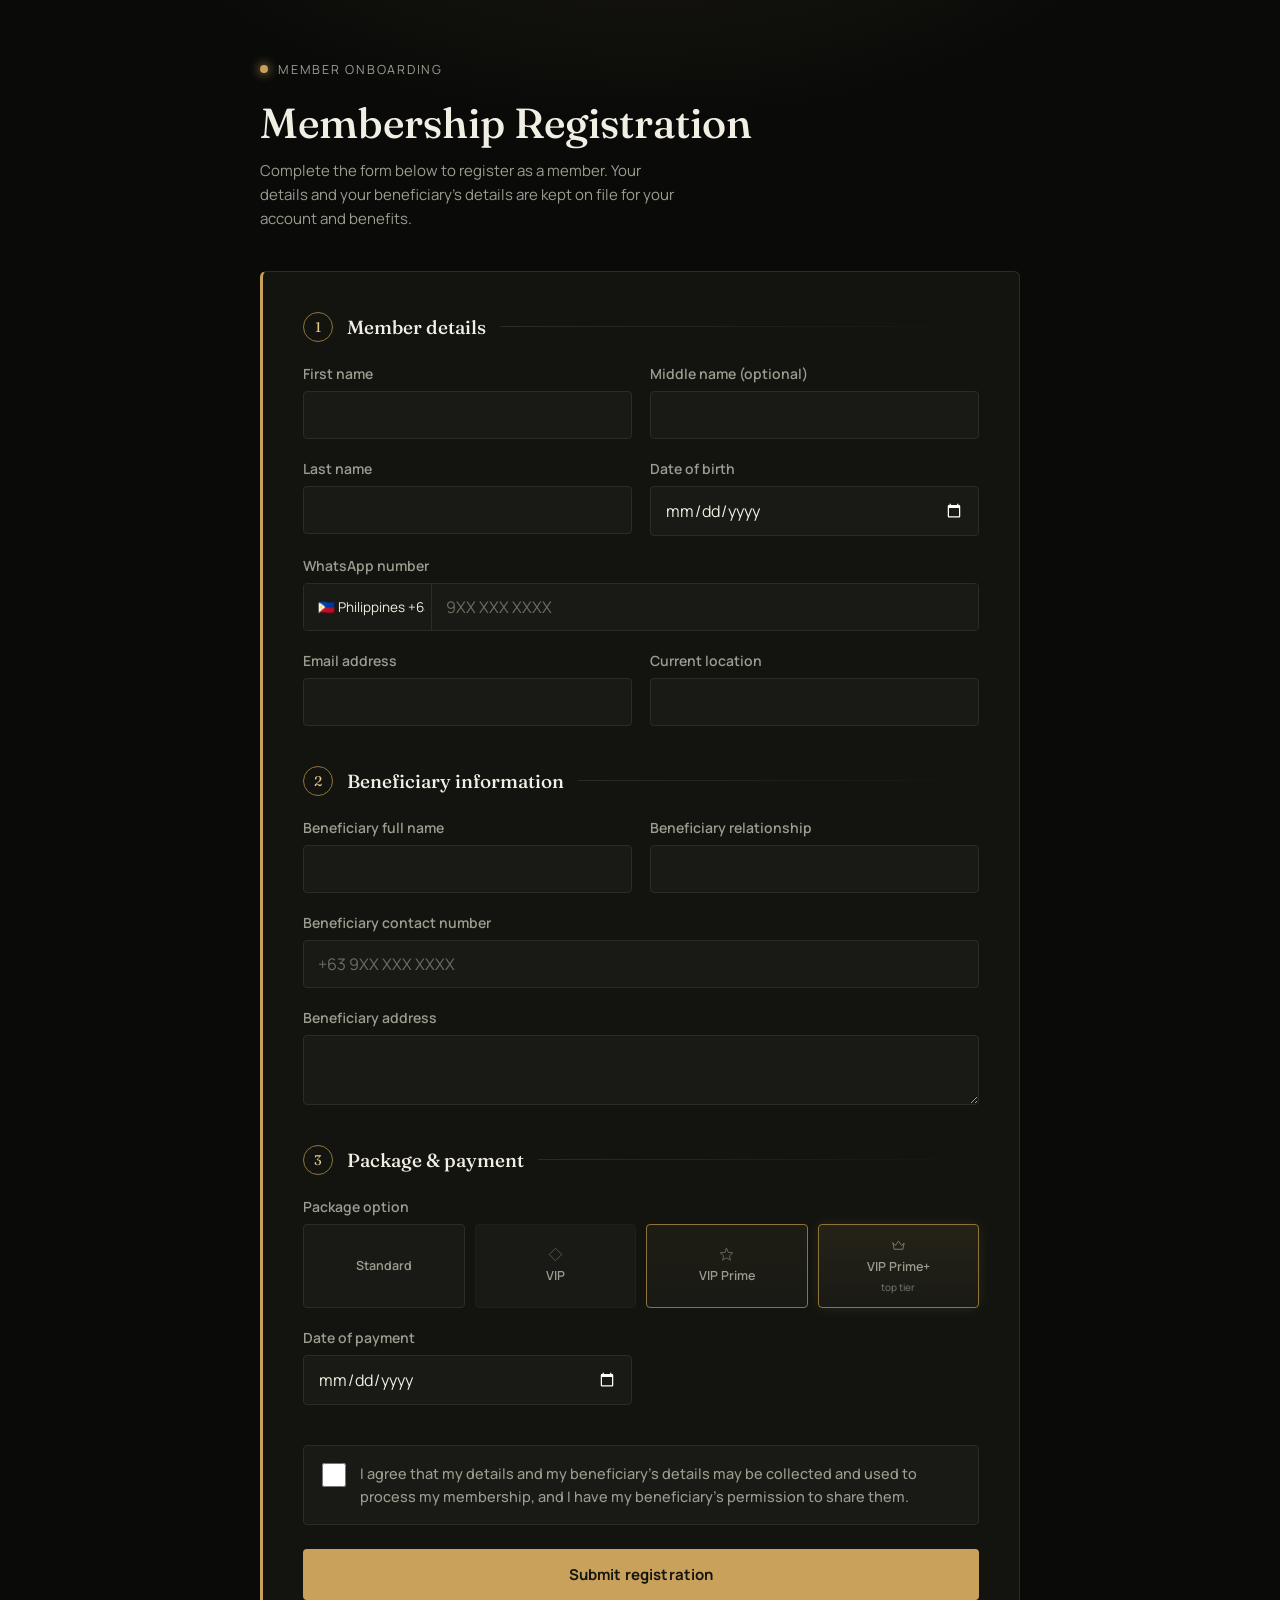
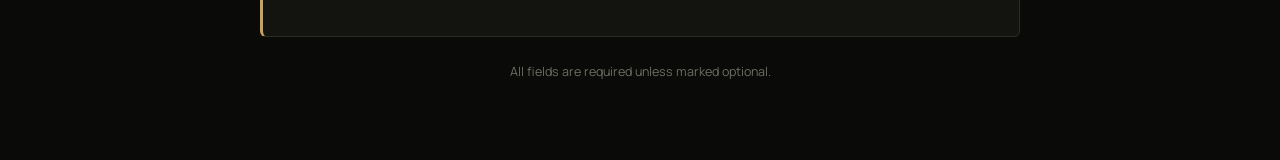
==== commit 1d254dbc: "Rename indexx.html to index.html chnaged name" ====
--- a/index.html
+++ b/index.html
@@ -121,7 +121,7 @@
   .field.full { grid-column: 1 / -1; }
 
   label {
-    font-size: 12.5px;
+    font-size: 14px;
     font-weight: 600;
     color: var(--muted);
     margin-bottom: 8px;
@@ -133,8 +133,8 @@
     border-radius: 4px;
     color: var(--text);
     font-family: 'Manrope', sans-serif;
-    font-size: 14.5px;
-    padding: 11px 13px;
+    font-size: 16px;
+    padding: 12px 14px;
     width: 100%;
   }
   input::placeholder, textarea::placeholder { color: var(--muted-dim); }
@@ -282,8 +282,43 @@
     transform: translateY(-2px);
   }
 
+  /* consent checkbox */
+  .consent {
+    display: flex;
+    gap: 14px;
+    align-items: flex-start;
+    margin-top: 36px;
+    padding: 16px 18px;
+    border: 1px solid var(--border);
+    border-radius: 4px;
+    background: var(--card-raised);
+  }
+  .consent input {
+    flex: none;
+    width: 24px; height: 24px;
+    margin: 1px 0 0;
+    accent-color: var(--gold);
+    cursor: pointer;
+  }
+  .consent label {
+    margin: 0;
+    font-size: 14.5px;
+    font-weight: 500;
+    line-height: 1.6;
+    color: var(--muted);
+    cursor: pointer;
+  }
+
+  /* invisible anti-spam trap: real people never see or touch it */
+  .hp-trap {
+    position: absolute;
+    left: -9999px;
+    width: 1px; height: 1px;
+    overflow: hidden;
+  }
+
   button.submit {
-    margin-top: 40px;
+    margin-top: 24px;
     width: 100%;
     padding: 15px;
     background: var(--gold);
@@ -348,7 +383,7 @@
             <input type="text" id="firstName" required>
           </div>
           <div class="field">
-            <label for="middleName">Middle name</label>
+            <label for="middleName">Middle name (optional)</label>
             <input type="text" id="middleName">
           </div>
           <div class="field">
@@ -390,7 +425,7 @@
           </div>
           <div class="field full">
             <label for="benContact">Beneficiary contact number</label>
-            <input type="tel" id="benContact" required>
+            <input type="tel" id="benContact" placeholder="+63 9XX XXX XXXX" required>
           </div>
           <div class="field full">
             <label for="benAddress">Beneficiary address</label>
@@ -439,6 +474,17 @@
             <input type="date" id="paymentDate" required>
           </div>
         </div>
+      </div>
+
+      <div class="consent">
+        <input type="checkbox" id="consent" required>
+        <label for="consent">I agree that my details and my beneficiary's details may be collected and used to process my membership, and I have my beneficiary's permission to share them.</label>
+      </div>
+
+      <!-- Anti-spam trap: hidden from people, bots tend to fill it in -->
+      <div class="hp-trap" aria-hidden="true">
+        <label for="hpField">Leave this field empty</label>
+        <input type="text" id="hpField" name="contact_pref_zz" tabindex="-1" autocomplete="off">
       </div>
 
       <button type="submit" class="submit">Submit registration</button>
@@ -520,9 +566,13 @@
   });
 
   // ---- Web3Forms setup ----
-  // 1. Go to https://web3forms.com, enter josh.aldea@outlook.com, and get a free Access Key.
-  // 2. Paste that key below, replacing "YOUR_ACCESS_KEY_HERE".
+  // The access key is visible to anyone who views this page, so in the Web3Forms
+  // dashboard restrict it to your website's domain.
   const WEB3FORMS_ACCESS_KEY = "4d484236-e8c4-4e3f-8354-c5b3d680254d";
+
+  // ---- Quiet anti-spam (no captcha, nothing extra for the user to do) ----
+  const pageLoadedAt = Date.now();
+  const MIN_FILL_SECONDS = 8;   // a person can't fill this form faster than this
 
   document.getElementById('regForm').addEventListener('submit', async function (e) {
     e.preventDefault();
@@ -536,23 +586,36 @@
     const box = document.getElementById('confirmation');
     const submitBtn = document.querySelector('.submit');
 
+    // Trap 1: the hidden field was filled in, so it's a bot. Pretend all is well and send nothing.
+    if (document.getElementById('hpField').value.trim() !== '') {
+      box.style.display = 'block';
+      box.innerHTML = '<strong>Registration submitted.</strong><br>Thank you — we\'ve received your details.';
+      return;
+    }
+
+    // Trap 2: submitted impossibly fast. Ask politely to press again; a real person
+    // who pressed early just taps Submit once more and it goes through.
+    if ((Date.now() - pageLoadedAt) / 1000 < MIN_FILL_SECONDS) {
+      box.style.display = 'block';
+      box.innerHTML = '<strong>Almost there.</strong><br>Please check your details, then press Submit once more.';
+      return;
+    }
+
+    const val = id => document.getElementById(id).value.trim();
+    const fullName = [first, val('middleName'), last].filter(Boolean).join(' ');
+    const pkgName = pkg ? pkg.value : 'No package';
+
+    // The email lists every field as its own block, so related details are grouped
+    // into a few short lines to keep the whole registration on one phone screen.
     const payload = {
       access_key: WEB3FORMS_ACCESS_KEY,
-      subject: "New Membership Registration — " + first + " " + last,
+      subject: "New Registration · " + pkgName + " — " + fullName,
       from_name: "Livatee Membership Form",
-      "First name": first,
-      "Middle name": document.getElementById('middleName').value,
-      "Last name": last,
-      "Date of birth": document.getElementById('dob').value,
-      "WhatsApp number": '+' + dial + ' ' + number,
-      "Email address": document.getElementById('email').value,
-      "Current location": document.getElementById('location').value,
-      "Beneficiary full name": document.getElementById('benName').value,
-      "Beneficiary relationship": document.getElementById('benRelationship').value,
-      "Beneficiary contact number": document.getElementById('benContact').value,
-      "Beneficiary address": document.getElementById('benAddress').value,
-      "Package option": pkg ? pkg.value : "",
-      "Date of payment": document.getElementById('paymentDate').value
+      "👤 Member": fullName + " · Born " + val('dob') + " · " + val('location'),
+      "📞 Contact": '+' + dial + ' ' + number + ' (WhatsApp) · ' + val('email'),
+      "🤝 Beneficiary": val('benName') + ' (' + val('benRelationship') + ') · ' + val('benContact'),
+      "🏠 Beneficiary address": val('benAddress'),
+      "💎 Package": pkgName + " · Paid " + val('paymentDate')
     };
 
     submitBtn.disabled = true;
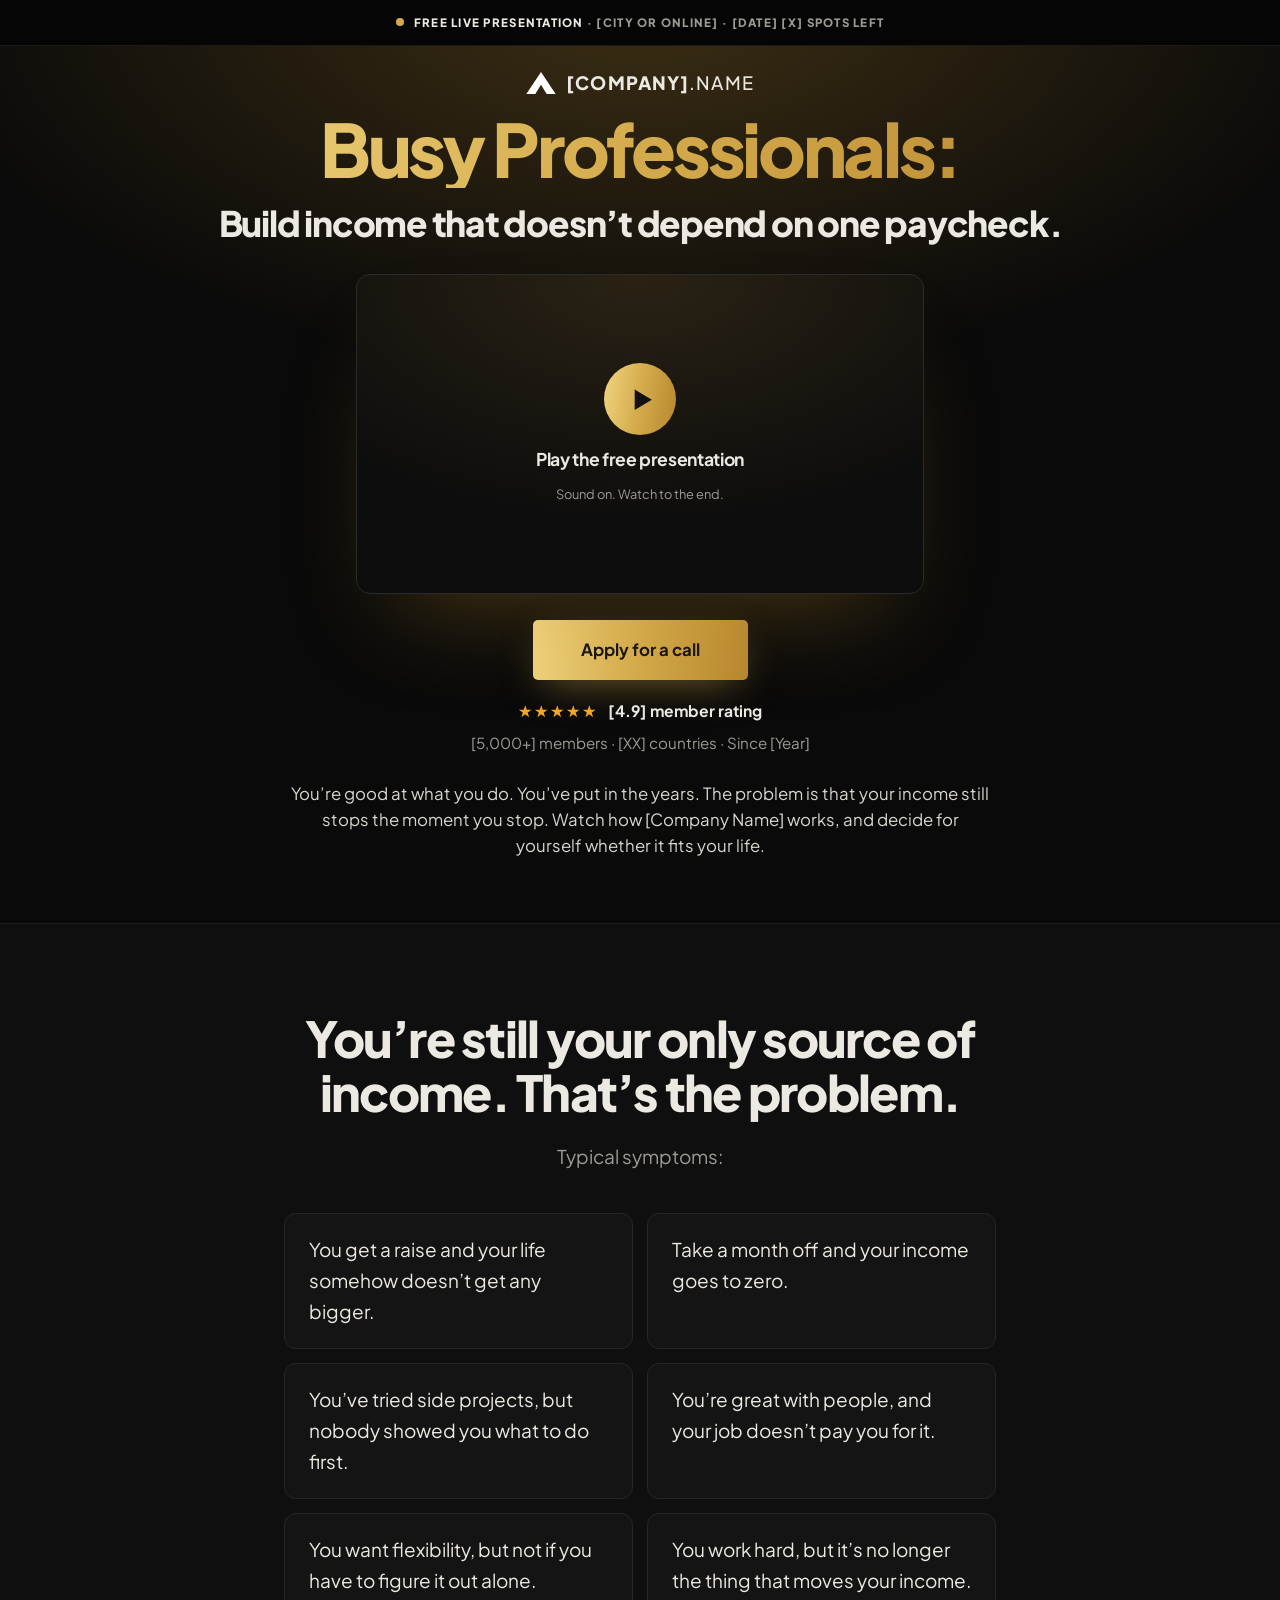
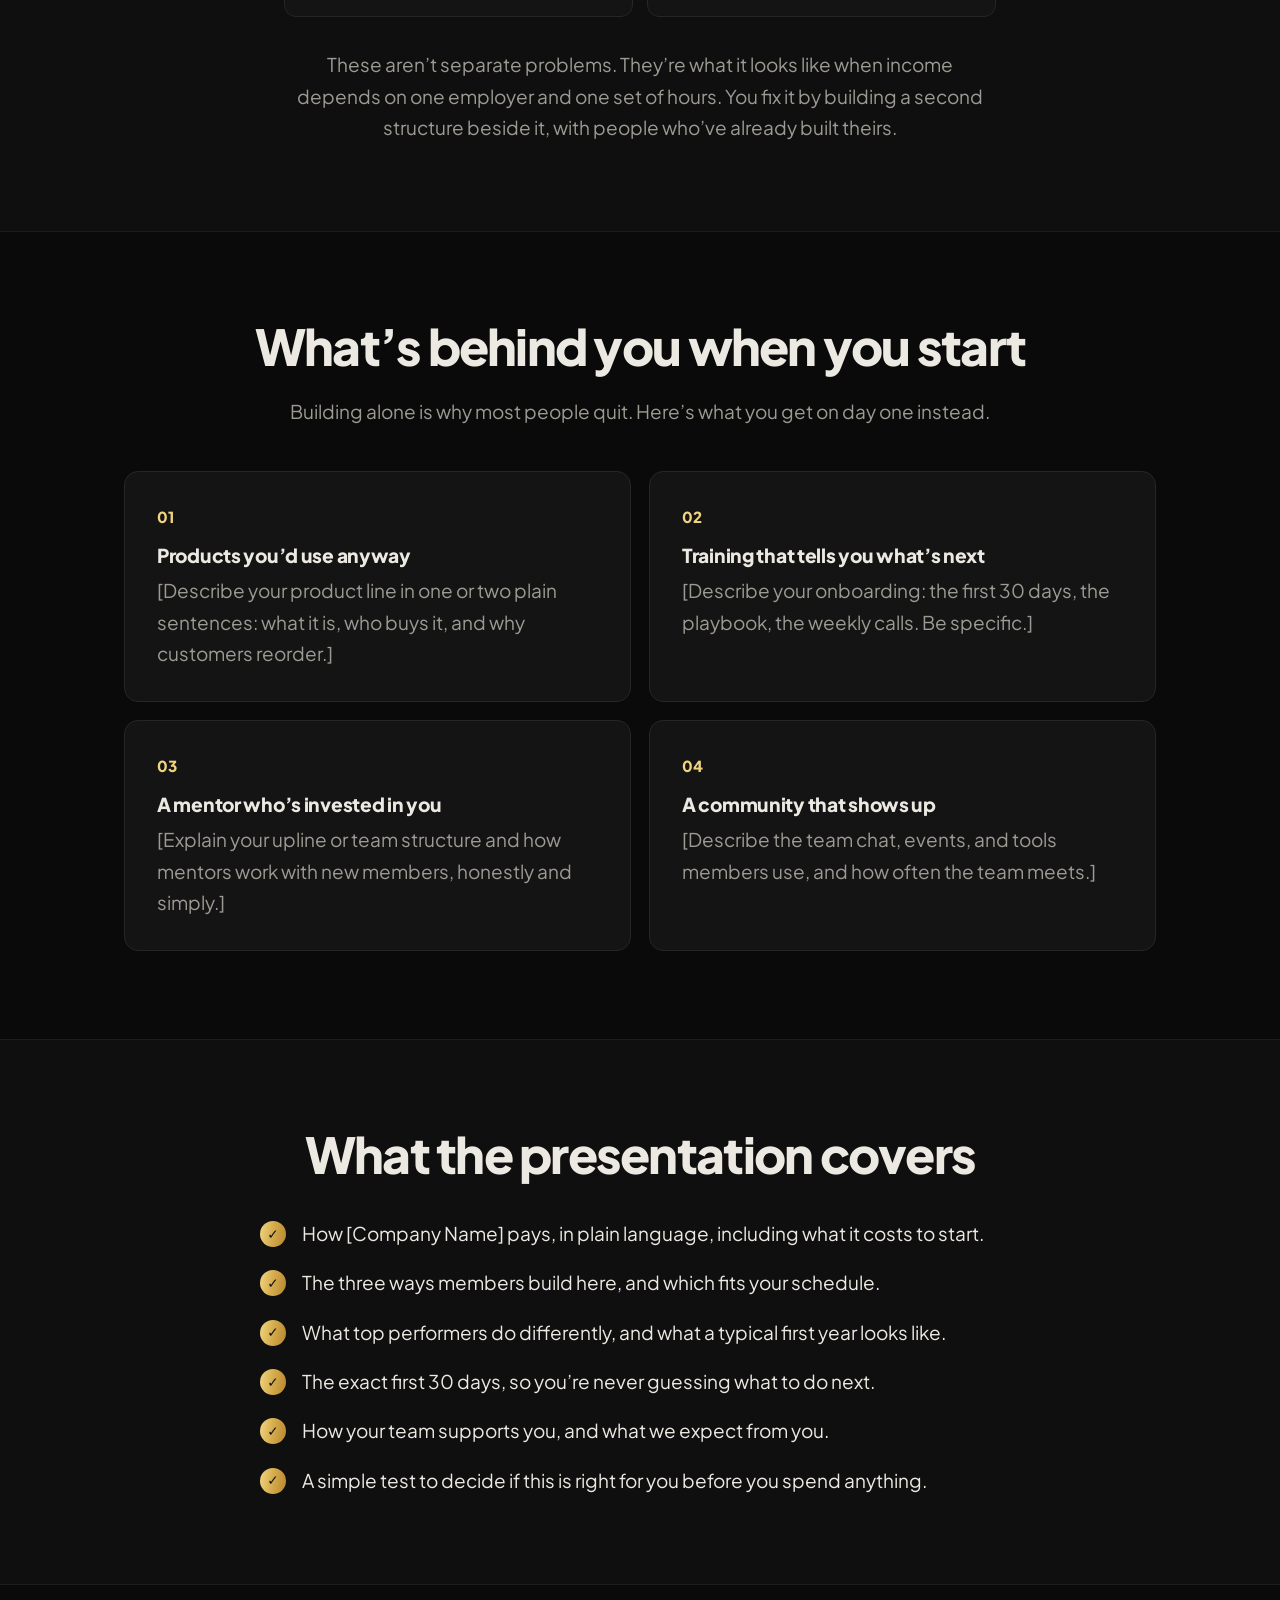
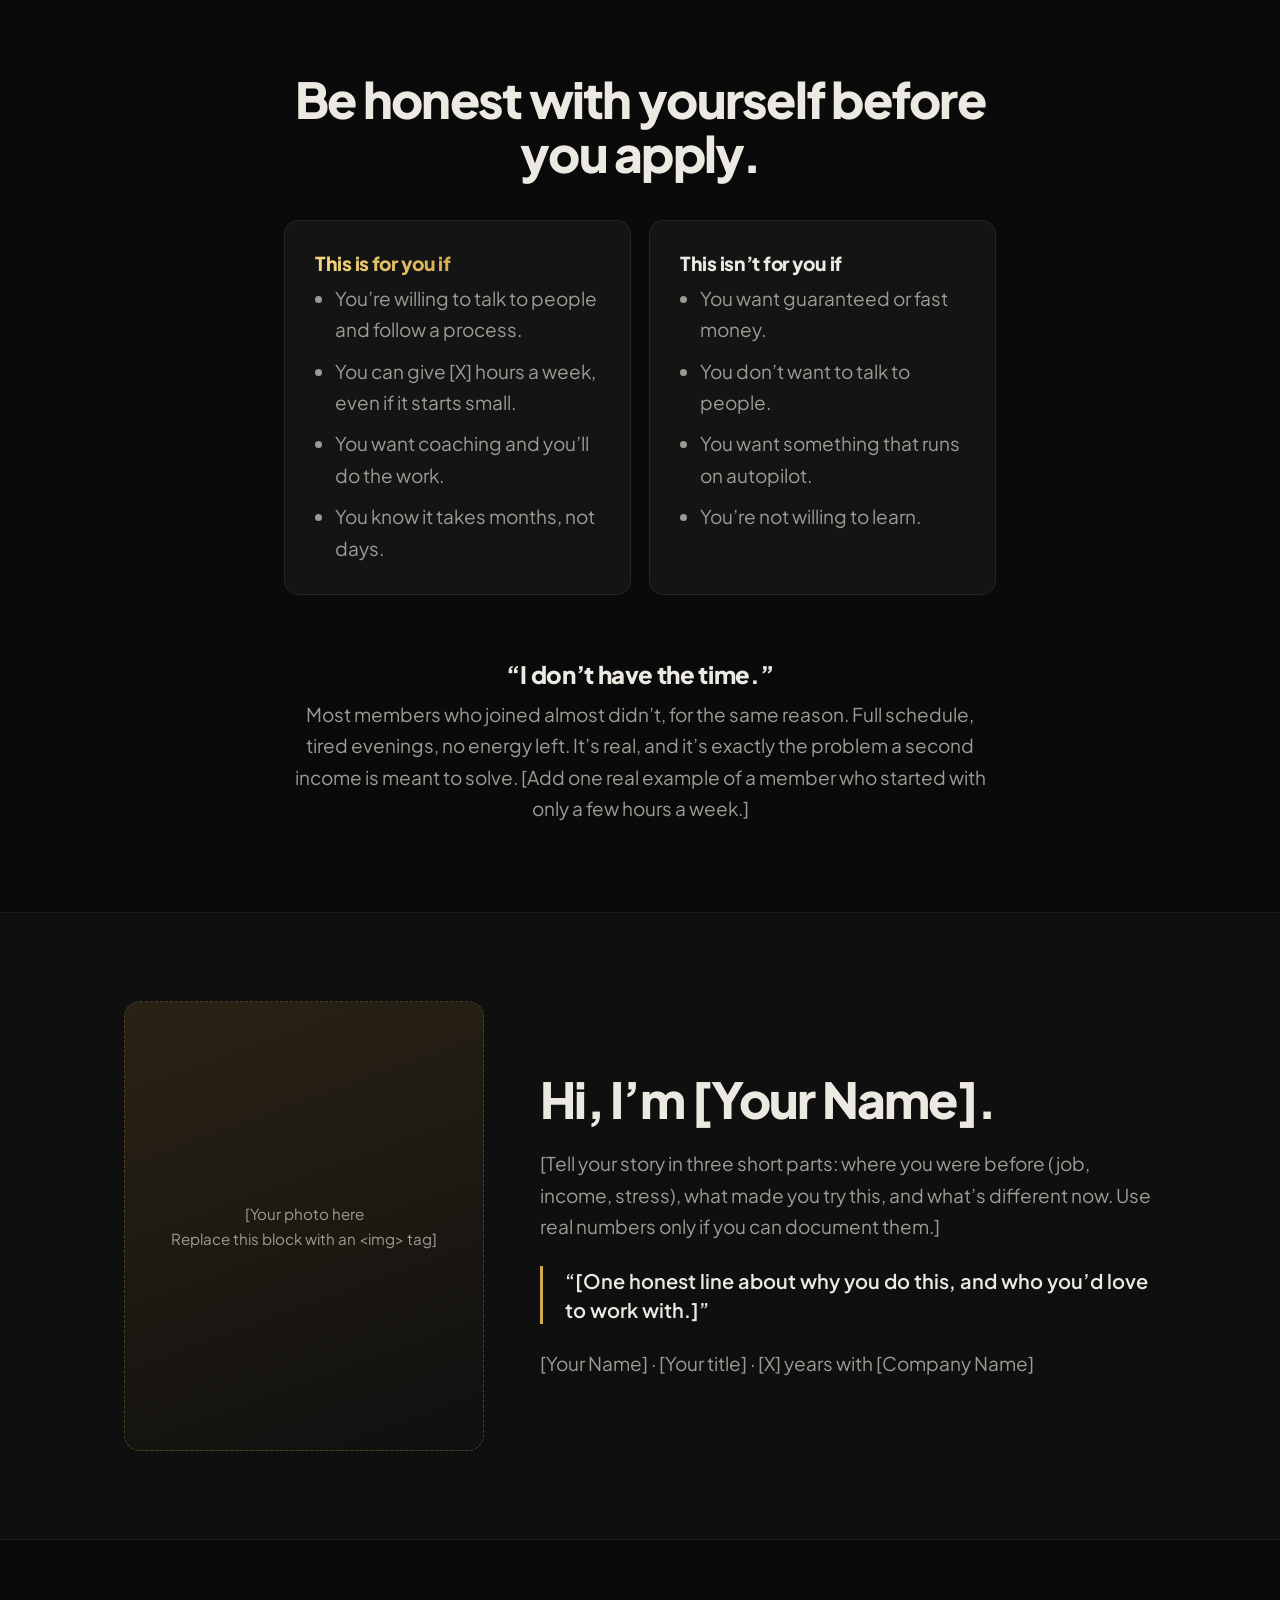
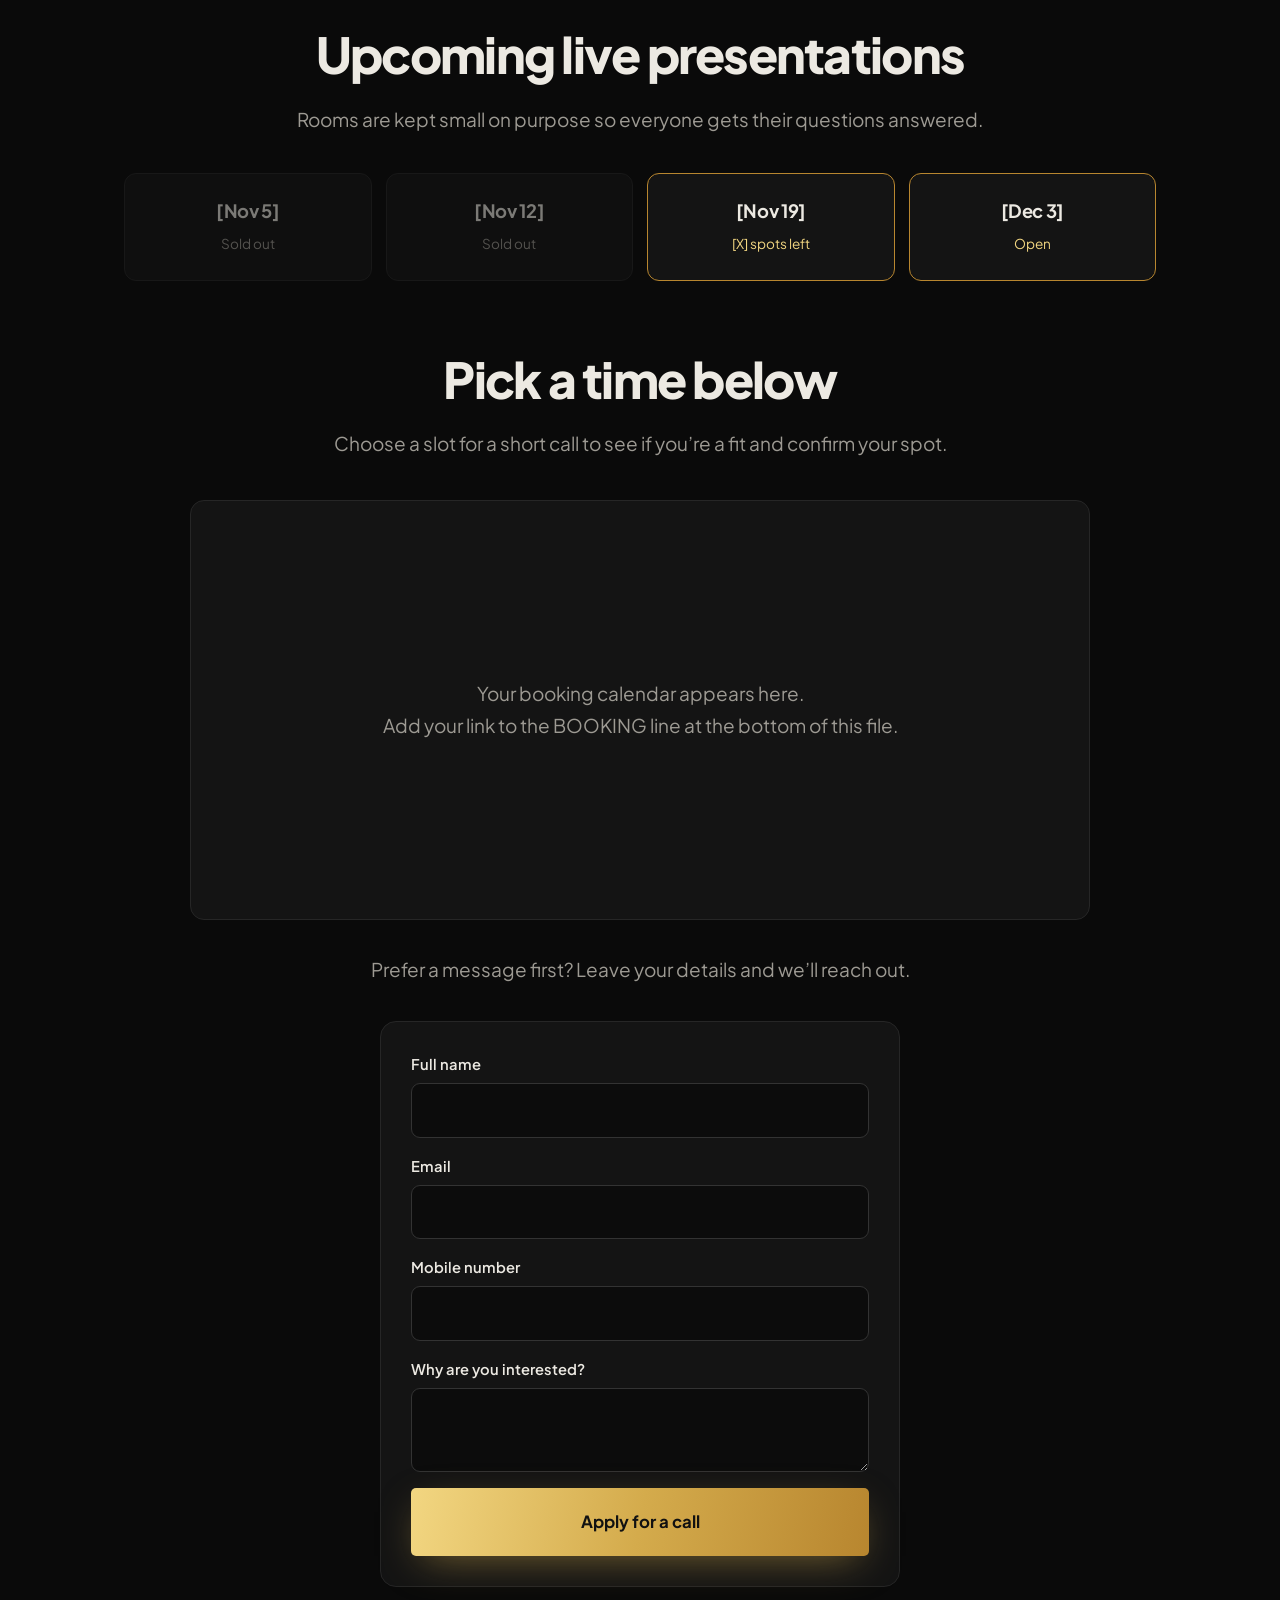
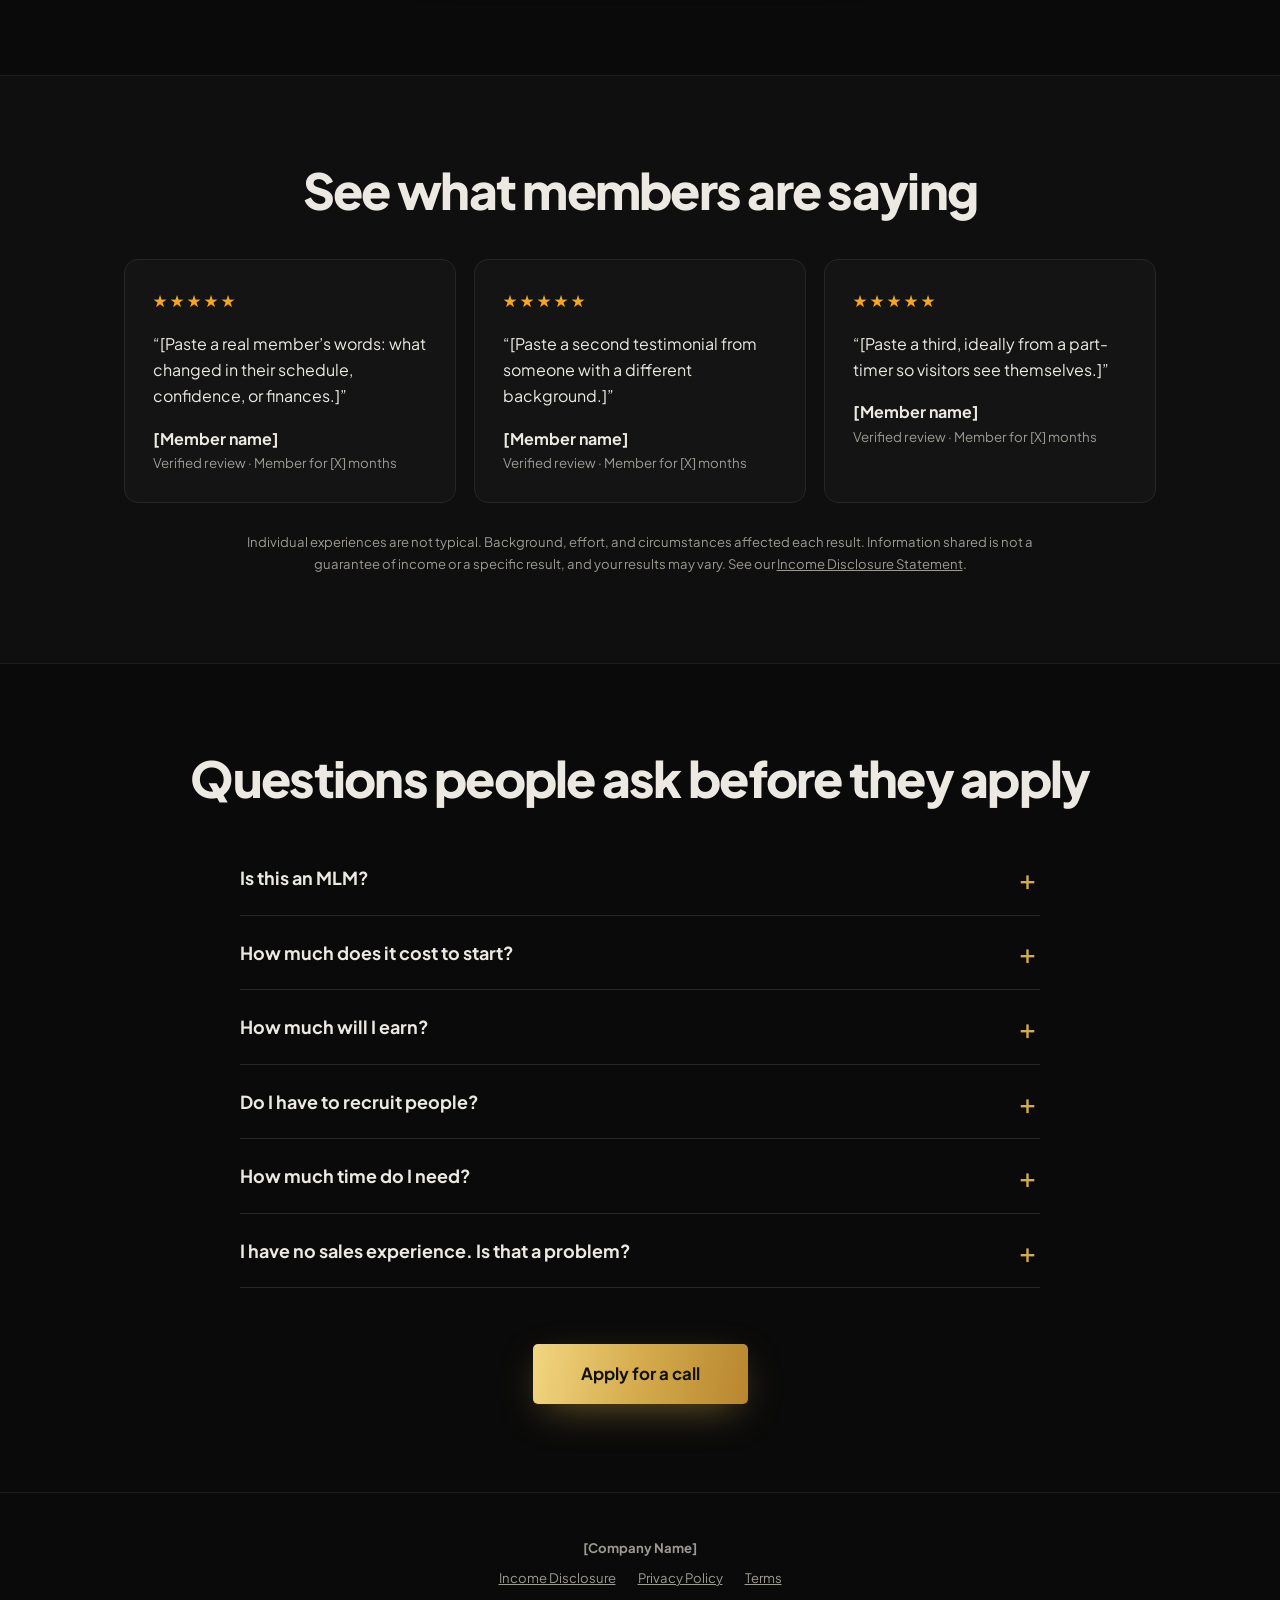
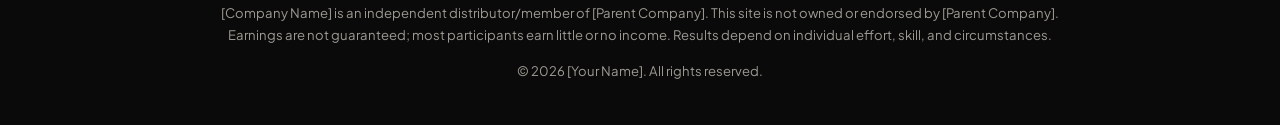
==== commit 0c719b80: "Rename indexV1_with_youtube.html to index.html" ====
--- a/index.html
+++ b/index.html
@@ -1,656 +1,343 @@
 <!DOCTYPE html>
 <html lang="en">
 <head>
-<meta charset="UTF-8">
-<meta name="viewport" content="width=device-width, initial-scale=1.0">
-<title>Membership Registration</title>
+<meta charset="utf-8">
+<meta name="viewport" content="width=device-width, initial-scale=1">
+<title>[Company Name] · Free Business Presentation</title>
+<meta name="description" content="Watch the free presentation: how [Company Name] works, who it’s for, and what it really takes to build income with a team behind you.">
 <link rel="preconnect" href="https://fonts.googleapis.com">
 <link rel="preconnect" href="https://fonts.gstatic.com" crossorigin>
-<link href="https://fonts.googleapis.com/css2?family=Fraunces:opsz,wght@9..144,400;9..144,500;9..144,600&family=Manrope:wght@400;500;600;700&display=swap" rel="stylesheet">
+<link href="https://fonts.googleapis.com/css2?family=Plus+Jakarta+Sans:wght@400;500;600;700;800&display=swap" rel="stylesheet">
+<!--
+  REPLACE everything in [square brackets]: company, name, costs, dates, testimonials, links.
+  VIDEO: paste your link into the VIDEO line in the script at the bottom.
+  BOOKING: paste your Cal.com or Calendly link into the BOOKING line.
+  FORM: point the <form action> at your form service (Formspree, Netlify Forms...).
+-->
 <style>
-  :root {
-    --bg: #0a0b09;
-    --bg-glow: #14150f;
-    --card: #131410;
-    --card-raised: #191a15;
-    --border: #2b2c24;
-    --border-soft: #201f1a;
-    --gold: #c9a15a;
-    --gold-bright: #e4c98a;
-    --gold-dim: #8f7439;
-    --text: #f1eee3;
-    --muted: #9a9d8f;
-    --muted-dim: #6b6e62;
-    --error: #d9765c;
-    --radius: 6px;
-  }
-  * { box-sizing: border-box; }
-  html, body { margin: 0; padding: 0; }
-  body {
-    font-family: 'Manrope', sans-serif;
-    background:
-      radial-gradient(ellipse 900px 500px at 50% -10%, rgba(201,161,90,0.10), transparent 60%),
-      var(--bg);
-    color: var(--text);
-    min-height: 100vh;
-    padding: 56px 20px 80px;
-    -webkit-font-smoothing: antialiased;
-  }
-  .wrap { max-width: 760px; margin: 0 auto; }
-
-  .masthead { margin-bottom: 40px; }
-  .masthead .mark {
-    display: inline-flex;
-    align-items: center;
-    gap: 10px;
-    margin-bottom: 22px;
-  }
-  .mark .dot {
-    width: 8px; height: 8px;
-    background: var(--gold);
-    border-radius: 50%;
-    box-shadow: 0 0 10px 2px rgba(201,161,90,0.5);
-  }
-  .mark span {
-    font-size: 12.5px;
-    letter-spacing: 0.14em;
-    color: var(--muted);
-  }
-  h1.title {
-    font-family: 'Fraunces', serif;
-    font-weight: 500;
-    font-size: clamp(30px, 5vw, 42px);
-    line-height: 1.12;
-    margin: 0 0 12px;
-    color: var(--text);
-  }
-  .masthead p {
-    max-width: 46ch;
-    margin: 0;
-    color: var(--muted);
-    font-size: 15px;
-    line-height: 1.6;
-  }
-
-  .card {
-    background: var(--card);
-    border: 1px solid var(--border);
-    border-left: 3px solid var(--gold);
-    border-radius: var(--radius);
-    padding: 40px 40px 36px;
-  }
-
-  .section { margin-bottom: 40px; }
-  .section:last-of-type { margin-bottom: 0; }
-
-  .section-head {
-    display: flex;
-    align-items: center;
-    gap: 14px;
-    margin-bottom: 22px;
-  }
-  .section-head .num {
-    flex: none;
-    width: 30px; height: 30px;
-    border: 1px solid var(--gold-dim);
-    border-radius: 50%;
-    display: flex; align-items: center; justify-content: center;
-    font-family: 'Fraunces', serif;
-    font-size: 14px;
-    color: var(--gold-bright);
-  }
-  .section-head h2 {
-    font-family: 'Fraunces', serif;
-    font-weight: 500;
-    font-size: 19px;
-    margin: 0;
-    color: var(--text);
-  }
-  .section-head .rule {
-    flex: 1;
-    height: 1px;
-    background: linear-gradient(to right, var(--border), transparent);
-  }
-
-  .grid {
-    display: grid;
-    grid-template-columns: 1fr 1fr;
-    gap: 20px 18px;
-  }
-  .field { display: flex; flex-direction: column; min-width: 0; }
-  .field.full { grid-column: 1 / -1; }
-
-  label {
-    font-size: 14px;
-    font-weight: 600;
-    color: var(--muted);
-    margin-bottom: 8px;
-  }
-
-  input[type="text"], input[type="email"], input[type="date"], input[type="tel"], textarea, select {
-    background: var(--card-raised);
-    border: 1px solid var(--border);
-    border-radius: 4px;
-    color: var(--text);
-    font-family: 'Manrope', sans-serif;
-    font-size: 16px;
-    padding: 12px 14px;
-    width: 100%;
-  }
-  input::placeholder, textarea::placeholder { color: var(--muted-dim); }
-  input:focus, textarea:focus, select:focus {
-    outline: none;
-    border-color: var(--gold);
-    box-shadow: 0 0 0 3px rgba(201,161,90,0.14);
-  }
-  textarea { resize: vertical; min-height: 64px; }
-
-  input[type="date"] { color-scheme: dark; }
-
-  /* phone group */
-  .phone-group {
-    display: flex;
-    border: 1px solid var(--border);
-    border-radius: 4px;
-    overflow: hidden;
-    background: var(--card-raised);
-  }
-  .phone-group:focus-within {
-    border-color: var(--gold);
-    box-shadow: 0 0 0 3px rgba(201,161,90,0.14);
-  }
-  .phone-group select {
-    border: none;
-    border-right: 1px solid var(--border);
-    border-radius: 0;
-    width: 128px;
-    flex: none;
-    background: var(--card-raised);
-    font-size: 13.5px;
-    padding-right: 6px;
-  }
-  .phone-group select:focus { box-shadow: none; }
-  .phone-group input {
-    border: none;
-    border-radius: 0;
-    flex: 1;
-    min-width: 0;
-  }
-  .phone-group input:focus { box-shadow: none; }
-
-  select { appearance: none; -webkit-appearance: none;
-    background-image: url("data:image/svg+xml;utf8,<svg xmlns='http://www.w3.org/2000/svg' width='10' height='6' viewBox='0 0 10 6'><path d='M0 0L5 6L10 0' fill='none' stroke='%239a9d8f' stroke-width='1.4'/></svg>");
-    background-repeat: no-repeat;
-    background-position: right 12px center;
-    padding-right: 30px;
-  }
-
-  /* package tiers — each step up reads visibly more premium than the last */
-  .tiers {
-    display: grid;
-    grid-template-columns: repeat(4, 1fr);
-    gap: 10px;
-  }
-  .tier { position: relative; }
-  .tier input { position: absolute; opacity: 0; width: 0; height: 0; }
-  .tier label {
-    position: relative;
-    display: flex;
-    flex-direction: column;
-    justify-content: center;
-    align-items: center;
-    text-align: center;
-    gap: 5px;
-    height: 84px;
-    margin: 0;
-    border: 1px solid var(--border);
-    border-radius: 4px;
-    background: var(--card-raised);
-    color: var(--muted);
-    font-size: 12.5px;
-    font-weight: 600;
-    cursor: pointer;
-    transition: border-color .15s ease, color .15s ease, background .15s ease, box-shadow .25s ease, transform .15s ease;
-  }
-  .tier label > * { position: relative; z-index: 1; }
-  .tier label .ic { width: 15px; height: 15px; opacity: .45; transition: opacity .15s ease; }
-  .tier label .sub { font-size: 10px; font-weight: 500; color: var(--muted-dim); }
-
-  /* Standard — the quiet baseline everything else is measured against */
-  .tier-standard label:hover { border-color: var(--gold-dim); color: var(--text); }
-  .tier-standard input:checked + label {
-    border-color: var(--gold);
-    color: var(--gold-bright);
-    background: linear-gradient(180deg, rgba(201,161,90,0.10), rgba(201,161,90,0.03));
-    box-shadow: 0 0 0 1px var(--gold) inset;
-  }
-
-  /* VIP — a step warmer at rest, gold glow when picked */
-  .tier-vip label { border-color: var(--border-soft); }
-  .tier-vip label:hover { border-color: var(--gold-dim); color: var(--text); }
-  .tier-vip label:hover .ic { opacity: .8; }
-  .tier-vip input:checked + label {
-    border-color: var(--gold);
-    color: var(--gold-bright);
-    background: linear-gradient(180deg, rgba(201,161,90,0.15), rgba(201,161,90,0.04));
-    box-shadow: 0 0 0 1px var(--gold) inset, 0 0 10px rgba(201,161,90,0.2);
-  }
-  .tier-vip input:checked + label .ic { opacity: 1; }
-
-  /* VIP Prime — already lit at rest, lifts and glows brighter when picked */
-  .tier-prime label {
-    border-color: var(--gold-dim);
-    background: linear-gradient(180deg, rgba(201,161,90,0.06), var(--card-raised));
-  }
-  .tier-prime label:hover { border-color: var(--gold); color: var(--text); }
-  .tier-prime label .ic { opacity: .6; }
-  .tier-prime label:hover .ic { opacity: 1; }
-  .tier-prime input:checked + label {
-    border-color: var(--gold-bright);
-    color: var(--gold-bright);
-    background: linear-gradient(180deg, rgba(201,161,90,0.22), rgba(201,161,90,0.05));
-    box-shadow: 0 0 0 1px var(--gold) inset, 0 0 20px rgba(201,161,90,0.32);
-    transform: translateY(-1px);
-  }
-  .tier-prime input:checked + label .ic { opacity: 1; }
-
-  /* VIP Prime+ — the top of the ladder: persistent glow, a sweep of light, always a little raised */
-  .tier-primeplus label {
-    overflow: hidden;
-    border-color: var(--gold-dim);
-    background: linear-gradient(180deg, rgba(201,161,90,0.1), var(--card-raised));
-    box-shadow: 0 0 14px rgba(201,161,90,0.12);
-  }
-  .tier-primeplus label::before {
-    content: "";
-    position: absolute;
-    inset: 0;
-    z-index: 0;
-    background: linear-gradient(115deg, transparent 40%, rgba(228,201,138,0.4) 50%, transparent 60%);
-    transform: translateX(-130%);
-    transition: transform .7s ease;
-  }
-  .tier-primeplus label:hover::before,
-  .tier-primeplus input:checked + label::before { transform: translateX(130%); }
-  .tier-primeplus label:hover { border-color: var(--gold); color: var(--text); transform: translateY(-1px); }
-  .tier-primeplus label .ic { opacity: .75; }
-  .tier-primeplus input:checked + label {
-    border-color: var(--gold-bright);
-    color: var(--gold-bright);
-    background: linear-gradient(180deg, rgba(201,161,90,0.28), rgba(201,161,90,0.06));
-    box-shadow: 0 0 0 1px var(--gold-bright) inset, 0 0 30px rgba(201,161,90,0.48);
-    transform: translateY(-2px);
-  }
-
-  /* consent checkbox */
-  .consent {
-    display: flex;
-    gap: 14px;
-    align-items: flex-start;
-    margin-top: 36px;
-    padding: 16px 18px;
-    border: 1px solid var(--border);
-    border-radius: 4px;
-    background: var(--card-raised);
-  }
-  .consent input {
-    flex: none;
-    width: 24px; height: 24px;
-    margin: 1px 0 0;
-    accent-color: var(--gold);
-    cursor: pointer;
-  }
-  .consent label {
-    margin: 0;
-    font-size: 14.5px;
-    font-weight: 500;
-    line-height: 1.6;
-    color: var(--muted);
-    cursor: pointer;
-  }
-
-  /* invisible anti-spam trap: real people never see or touch it */
-  .hp-trap {
-    position: absolute;
-    left: -9999px;
-    width: 1px; height: 1px;
-    overflow: hidden;
-  }
-
-  button.submit {
-    margin-top: 24px;
-    width: 100%;
-    padding: 15px;
-    background: var(--gold);
-    color: #14150f;
-    border: none;
-    border-radius: 4px;
-    font-family: 'Manrope', sans-serif;
-    font-size: 15px;
-    font-weight: 700;
-    letter-spacing: 0.01em;
-    cursor: pointer;
-    transition: background .12s ease;
-  }
-  button.submit:hover { background: var(--gold-bright); }
-
-  #confirmation {
-    display: none;
-    margin-top: 18px;
-    padding: 16px 18px;
-    border-radius: 4px;
-    background: rgba(201,161,90,0.08);
-    border: 1px solid var(--gold-dim);
-    color: var(--gold-bright);
-    font-size: 13.5px;
-    line-height: 1.6;
-  }
-  #confirmation strong { color: var(--text); }
-
-  footer.note {
-    text-align: center;
-    margin-top: 26px;
-    color: var(--muted-dim);
-    font-size: 12.5px;
-  }
-
-  @media (max-width: 620px) {
-    .grid { grid-template-columns: 1fr; }
-    .tiers { grid-template-columns: repeat(2, 1fr); }
-    .card { padding: 30px 22px; }
-    .phone-group { flex-direction: column; }
-    .phone-group select { width: 100%; border-right: none; border-bottom: 1px solid var(--border); }
-  }
+:root{
+  --bg:#0a0a0a; --card:#141414; --line:#262626; --text:#ece9e2; --muted:#9d9a93;
+  --g1:#f2d681; --g2:#d4ab4c; --g3:#b8862f;
+  --gold:linear-gradient(100deg,var(--g1) 0%,var(--g2) 50%,var(--g3) 100%);
+  color-scheme:dark;
+}
+*{box-sizing:border-box;margin:0}
+html{scroll-padding-top:20px}
+@media (prefers-reduced-motion:no-preference){html{scroll-behavior:smooth}}
+body{background:var(--bg);color:var(--text);font-family:"Plus Jakarta Sans",system-ui,sans-serif;font-size:19px;line-height:1.65;-webkit-font-smoothing:antialiased;
+  background-image:radial-gradient(ellipse 80% 520px at 50% 0,rgba(176,130,40,.30),transparent 72%);background-repeat:no-repeat}
+a{color:inherit}
+:focus-visible{outline:3px solid var(--g2);outline-offset:3px;border-radius:4px}
+.wrap{max-width:1080px;margin:0 auto;padding:0 24px}
+.narrow{max-width:760px}
+section{padding:88px 0}
+.c{text-align:center}.c p{margin-inline:auto}
+h1,h2,h3{font-weight:800;line-height:1.08;letter-spacing:-.035em}
+h2{font-size:clamp(2rem,4.6vw,3.1rem);margin-bottom:22px}
+h3{font-size:1.2rem;letter-spacing:-.015em;line-height:1.25;margin-bottom:8px}
+.goldtext{background:var(--gold);-webkit-background-clip:text;background-clip:text;color:transparent}
+.muted{color:var(--muted)}
+
+/* announcement bar */
+.ann{position:sticky;top:0;z-index:50;transition:transform .35s cubic-bezier(.4,0,.2,1);background:#050505;border-bottom:1px solid #1a1a1a;text-align:center;padding:13px 16px;font-size:.72rem;font-weight:800;letter-spacing:.11em;text-transform:uppercase}
+.ann i{display:inline-block;width:8px;height:8px;border-radius:50%;background:var(--g2);margin-right:10px;vertical-align:1px}
+.ann span{color:var(--muted)}
+.ann.hide{transform:translateY(-100%)}
+@media (prefers-reduced-motion:reduce){.ann{transition:none}}
+
+/* hero */
+.hero{padding:22px 0 64px;text-align:center}
+.logo{display:inline-flex;align-items:center;gap:10px;font-weight:800;font-size:1.15rem;letter-spacing:.06em;text-transform:uppercase;text-decoration:none}
+.logo svg{width:30px;fill:#fff}
+.logo small{font-weight:500;font-size:inherit}
+h1{font-size:clamp(2.4rem,7vw,4.6rem);margin-top:6px;letter-spacing:-.045em}
+.hsub{font-size:clamp(1.35rem,3vw,2.2rem);font-weight:800;letter-spacing:-.035em;margin:6px 0 22px}
+.frame{position:relative;aspect-ratio:16/9;width:min(100%,clamp(380px,calc((100vh - 580px) * 1.7778),640px));width:min(100%,clamp(380px,calc((100svh - 580px) * 1.7778),640px));margin:0 auto;border-radius:14px;overflow:hidden;background:radial-gradient(120% 120% at 50% 0,#2a2214 0%,#0d0d0d 65%);border:1px solid #2b2b2b;box-shadow:0 50px 100px -40px rgba(190,140,40,.35)}
+.frame iframe,.frame video{position:absolute;inset:0;width:100%;height:100%;border:0;background:#000}
+.play{position:absolute;inset:0;width:100%;display:flex;flex-direction:column;align-items:center;justify-content:center;gap:10px;background:none;border:0;color:var(--text);font:inherit;cursor:pointer;padding:24px}
+.disc{width:clamp(56px,9vw,72px);aspect-ratio:1;border-radius:50%;background:var(--gold);display:grid;place-items:center;transition:transform .2s}
+.play:hover .disc{transform:scale(1.07)}
+.play svg{width:38%;fill:#111;margin-left:7%}
+.play strong{font-size:clamp(.95rem,2vw,1.1rem);letter-spacing:-.02em}
+.hint{color:var(--muted);font-size:.8rem}
+.btn{display:inline-block;background:var(--gold);color:#111;font:inherit;font-weight:700;font-size:1.05rem;padding:16px 48px;border-radius:5px;text-decoration:none;border:0;cursor:pointer;box-shadow:0 12px 40px -12px rgba(212,171,76,.55);transition:transform .15s,filter .15s}
+.btn:hover{filter:brightness(1.1);transform:translateY(-2px)}
+.hero .btn{margin-top:26px}
+.rate{margin-top:18px;font-weight:700;font-size:.98rem}
+.rate b{color:#f5a623;letter-spacing:2px;margin-right:10px}
+.cnt{color:var(--muted);font-size:.95rem;margin-top:6px}
+.intro{margin-top:26px;font-size:1.05rem;line-height:1.55;color:#d9d6cf;max-width:700px;margin-inline:auto}
+
+/* cards / lists */
+.symp{display:grid;grid-template-columns:1fr 1fr;gap:14px;margin-top:40px;list-style:none;padding:0;text-align:left}
+.symp li{background:var(--card);border:1px solid var(--line);border-radius:12px;padding:20px 24px}
+.sys{display:grid;grid-template-columns:1fr 1fr;gap:18px;margin-top:44px;text-align:left}
+.sys div{background:var(--card);border:1px solid var(--line);border-radius:14px;padding:32px}
+.sys em{display:block;font-style:normal;font-weight:800;font-size:.95rem;margin-bottom:14px}
+.sys p{color:var(--muted)}
+.alt{background:#0f0f0f;border-block:1px solid #1c1c1c}
+.learn{list-style:none;padding:0;max-width:760px;margin:36px auto 0;display:grid;gap:18px;text-align:left}
+.learn li{position:relative;padding-left:42px}
+.learn li::before{content:"✓";position:absolute;left:0;top:3px;width:26px;height:26px;border-radius:50%;background:var(--gold);color:#111;font-weight:800;font-size:.85rem;display:grid;place-items:center}
+.fit{display:grid;grid-template-columns:1fr 1fr;gap:18px;margin-top:40px;text-align:left}
+.fit>div{background:var(--card);border:1px solid var(--line);border-radius:14px;padding:30px}
+.fit ul{padding-left:20px;display:grid;gap:10px;color:var(--muted)}
+
+/* host */
+.host{display:grid;grid-template-columns:minmax(220px,360px) 1fr;gap:56px;align-items:center;text-align:left}
+.photo{aspect-ratio:4/5;border-radius:16px;background:linear-gradient(160deg,#2a2214,#101010);border:1px dashed #4a3f26;display:grid;place-items:center;color:var(--muted);text-align:center;padding:20px;font-size:.95rem}
+blockquote{font-size:1.25rem;font-weight:600;line-height:1.45;border-left:3px solid var(--g2);padding-left:22px;margin:24px 0;color:var(--text)}
+
+/* dates */
+.dates{display:grid;grid-template-columns:repeat(4,1fr);gap:14px;margin-top:38px}
+.date{background:var(--card);border:1px solid var(--line);border-radius:12px;padding:22px 14px;text-decoration:none}
+.date b{display:block;font-size:1.15rem;letter-spacing:-.02em}
+.date span{font-size:.85rem;color:var(--muted)}
+.date.open{border-color:var(--g3)}.date.open span{color:var(--g1)}
+.date.out{opacity:.5}
+.book{max-width:900px;margin:40px auto 0;min-height:420px;border:1px solid var(--line);border-radius:14px;background:var(--card);display:grid;place-items:center;overflow:hidden;color:var(--muted);padding:24px}
+.book iframe{width:100%;height:640px;border:0}
+
+/* reviews + faq */
+.cards{display:grid;grid-template-columns:repeat(3,1fr);gap:18px;margin-top:42px;text-align:left}
+.card{background:var(--card);border:1px solid var(--line);border-radius:14px;padding:28px;display:flex;flex-direction:column;gap:16px;font-size:1rem}
+.stars{color:#f5a623;letter-spacing:3px}
+.card small{display:block;color:var(--muted)}
+.fine{color:var(--muted);font-size:.82rem;margin-top:28px;max-width:80ch}
+.faq{max-width:800px;margin:36px auto 0;text-align:left}
+details{border-bottom:1px solid var(--line)}
+summary{list-style:none;cursor:pointer;font-weight:700;font-size:1.12rem;padding:22px 40px 22px 0;position:relative}
+summary::-webkit-details-marker{display:none}
+summary::after{content:"+";position:absolute;right:4px;top:50%;translate:0 -50%;font-size:1.7rem;color:var(--g2);font-weight:500}
+details[open] summary::after{content:"–"}
+details p{color:var(--muted);padding:0 0 24px}
+form{max-width:520px;margin:36px auto 0;background:var(--card);border:1px solid var(--line);border-radius:16px;padding:30px;display:grid;gap:16px;text-align:left}
+label{display:grid;gap:7px;font-weight:600;font-size:.92rem}
+input,textarea{font:inherit;background:#0c0c0c;color:var(--text);border:1px solid #333;border-radius:9px;padding:14px 16px;width:100%}
+textarea{min-height:84px;resize:vertical}
+form .btn{width:100%;padding:20px}
+footer{padding:44px 0;border-top:1px solid #1c1c1c;color:var(--muted);font-size:.82rem;text-align:center}
+footer p{max-width:86ch;margin:14px auto 0}
+footer nav{display:flex;gap:22px;justify-content:center;flex-wrap:wrap;margin-top:8px}
+
+@media (max-width:820px){
+  body{font-size:17px}
+  section{padding:60px 0}
+  .symp,.sys,.fit,.host,.cards{grid-template-columns:1fr}
+  .host{gap:32px}
+  .dates{grid-template-columns:1fr 1fr}
+  .btn{padding:20px 34px}
+  .ann{font-size:.64rem}
+}
 </style>
 </head>
 <body>
-<div class="wrap">
-
-  <div class="masthead">
-    <div class="mark"><span class="dot"></span><span>MEMBER ONBOARDING</span></div>
-    <h1 class="title">Membership Registration</h1>
-    <p>Complete the form below to register as a member. Your details and your beneficiary's details are kept on file for your account and benefits.</p>
-  </div>
-
-  <div class="card">
-    <form id="regForm">
-
-      <div class="section">
-        <div class="section-head"><span class="num">1</span><h2>Member details</h2><span class="rule"></span></div>
-        <div class="grid">
-          <div class="field">
-            <label for="firstName">First name</label>
-            <input type="text" id="firstName" required>
-          </div>
-          <div class="field">
-            <label for="middleName">Middle name (optional)</label>
-            <input type="text" id="middleName">
-          </div>
-          <div class="field">
-            <label for="lastName">Last name</label>
-            <input type="text" id="lastName" required>
-          </div>
-          <div class="field">
-            <label for="dob">Date of birth</label>
-            <input type="date" id="dob" required>
-          </div>
-          <div class="field full">
-            <label for="whatsappNumber">WhatsApp number</label>
-            <div class="phone-group">
-              <select id="countryCode" aria-label="Country code"></select>
-              <input type="tel" id="whatsappNumber" placeholder="9XX XXX XXXX" required>
-            </div>
-          </div>
-          <div class="field">
-            <label for="email">Email address</label>
-            <input type="email" id="email" required>
-          </div>
-          <div class="field">
-            <label for="location">Current location</label>
-            <input type="text" id="location" required>
-          </div>
-        </div>
-      </div>
-
-      <div class="section">
-        <div class="section-head"><span class="num">2</span><h2>Beneficiary information</h2><span class="rule"></span></div>
-        <div class="grid">
-          <div class="field">
-            <label for="benName">Beneficiary full name</label>
-            <input type="text" id="benName" required>
-          </div>
-          <div class="field">
-            <label for="benRelationship">Beneficiary relationship</label>
-            <input type="text" id="benRelationship" required>
-          </div>
-          <div class="field full">
-            <label for="benContact">Beneficiary contact number</label>
-            <input type="tel" id="benContact" placeholder="+63 9XX XXX XXXX" required>
-          </div>
-          <div class="field full">
-            <label for="benAddress">Beneficiary address</label>
-            <textarea id="benAddress" required></textarea>
-          </div>
-        </div>
-      </div>
-
-      <div class="section">
-        <div class="section-head"><span class="num">3</span><h2>Package &amp; payment</h2><span class="rule"></span></div>
-
-        <div class="field full" style="margin-bottom: 20px;">
-          <label>Package option</label>
-          <div class="tiers">
-            <div class="tier tier-standard">
-              <input type="radio" name="package" id="pkgStandard" value="Standard" required>
-              <label for="pkgStandard">Standard</label>
-            </div>
-            <div class="tier tier-vip">
-              <input type="radio" name="package" id="pkgVip" value="VIP">
-              <label for="pkgVip">
-                <svg class="ic" viewBox="0 0 24 24" fill="none" stroke="currentColor" stroke-width="1.6" stroke-linejoin="round"><path d="M12 2L22 12L12 22L2 12Z"/></svg>
-                VIP
-              </label>
-            </div>
-            <div class="tier tier-prime">
-              <input type="radio" name="package" id="pkgVipPrime" value="VIP Prime">
-              <label for="pkgVipPrime">
-                <svg class="ic" viewBox="0 0 24 24" fill="none" stroke="currentColor" stroke-width="1.5" stroke-linejoin="round" stroke-linecap="round"><path d="M12 2L14.9 8.6L22 9.3L16.7 14L18.2 21L12 17.3L5.8 21L7.3 14L2 9.3L9.1 8.6Z"/></svg>
-                VIP Prime
-              </label>
-            </div>
-            <div class="tier tier-primeplus">
-              <input type="radio" name="package" id="pkgVipPrimePlus" value="VIP Prime+">
-              <label for="pkgVipPrimePlus">
-                <svg class="ic" viewBox="0 0 24 24" fill="none" stroke="currentColor" stroke-width="1.5" stroke-linejoin="round" stroke-linecap="round"><path d="M3 8L7 12L12 5L17 12L21 8L19 18H5L3 8Z"/></svg>
-                VIP Prime+<span class="sub">top tier</span>
-              </label>
-            </div>
-          </div>
-        </div>
-
-        <div class="grid">
-          <div class="field">
-            <label for="paymentDate">Date of payment</label>
-            <input type="date" id="paymentDate" required>
-          </div>
-        </div>
-      </div>
-
-      <div class="consent">
-        <input type="checkbox" id="consent" required>
-        <label for="consent">I agree that my details and my beneficiary's details may be collected and used to process my membership, and I have my beneficiary's permission to share them.</label>
-      </div>
-
-      <!-- Anti-spam trap: hidden from people, bots tend to fill it in -->
-      <div class="hp-trap" aria-hidden="true">
-        <label for="hpField">Leave this field empty</label>
-        <input type="text" id="hpField" name="contact_pref_zz" tabindex="-1" autocomplete="off">
-      </div>
-
-      <button type="submit" class="submit">Submit registration</button>
-      <div id="confirmation"></div>
+
+<div class="ann"><i></i>Free live presentation <span>· [City or Online] · [Date] [X] spots left</span></div>
+
+<main>
+<!-- HERO -->
+<section class="hero">
+  <div class="wrap">
+    <a class="logo" href="#top"><svg viewBox="0 0 40 30" aria-hidden="true"><path d="M20 0 40 30H28L20 17 12 30H0z"/></svg><span>[Company]<small>.Name</small></span></a>
+    <h1 class="goldtext">Busy Professionals:</h1>
+    <p class="hsub">Build income that doesn’t depend on one paycheck.</p>
+
+    <div class="frame" id="frame">
+      <button class="play" id="play" type="button" aria-label="Play the business presentation">
+        <span class="disc"><svg viewBox="0 0 24 24" aria-hidden="true"><path d="M5 3v18l15-9z"/></svg></span>
+        <strong>Play the free presentation</strong>
+        <span class="hint" id="hint">Sound on. Watch to the end.</span>
+      </button>
+    </div>
+
+    <a class="btn" href="#apply">Apply for a call</a>
+    <p class="rate"><b>★★★★★</b>[4.9] member rating</p>
+    <p class="cnt">[5,000+] members · [XX] countries · Since [Year]</p>
+
+    <p class="intro">You’re good at what you do. You’ve put in the years. The problem is that your income still stops the moment you stop. Watch how [Company Name] works, and decide for yourself whether it fits your life.</p>
+  </div>
+</section>
+
+<!-- PROBLEM -->
+<section class="alt c">
+  <div class="wrap narrow">
+    <h2>You’re still your only source of income. That’s the problem.</h2>
+    <p class="muted">Typical symptoms:</p>
+    <ul class="symp">
+      <li>You get a raise and your life somehow doesn’t get any bigger.</li>
+      <li>Take a month off and your income goes to zero.</li>
+      <li>You’ve tried side projects, but nobody showed you what to do first.</li>
+      <li>You’re great with people, and your job doesn’t pay you for it.</li>
+      <li>You want flexibility, but not if you have to figure it out alone.</li>
+      <li>You work hard, but it’s no longer the thing that moves your income.</li>
+    </ul>
+    <p class="muted" style="margin-top:32px">These aren’t separate problems. They’re what it looks like when income depends on one employer and one set of hours. You fix it by building a second structure beside it, with people who’ve already built theirs.</p>
+  </div>
+</section>
+
+<!-- FOUR PILLARS -->
+<section class="c">
+  <div class="wrap">
+    <h2>What’s behind you when you start</h2>
+    <p class="muted">Building alone is why most people quit. Here’s what you get on day one instead.</p>
+    <div class="sys">
+      <div><em class="goldtext">01</em><h3>Products you’d use anyway</h3><p>[Describe your product line in one or two plain sentences: what it is, who buys it, and why customers reorder.]</p></div>
+      <div><em class="goldtext">02</em><h3>Training that tells you what’s next</h3><p>[Describe your onboarding: the first 30 days, the playbook, the weekly calls. Be specific.]</p></div>
+      <div><em class="goldtext">03</em><h3>A mentor who’s invested in you</h3><p>[Explain your upline or team structure and how mentors work with new members, honestly and simply.]</p></div>
+      <div><em class="goldtext">04</em><h3>A community that shows up</h3><p>[Describe the team chat, events, and tools members use, and how often the team meets.]</p></div>
+    </div>
+  </div>
+</section>
+
+<!-- WHAT IT COVERS -->
+<section class="alt c">
+  <div class="wrap">
+    <h2>What the presentation covers</h2>
+    <ul class="learn">
+      <li>How [Company Name] pays, in plain language, including what it costs to start.</li>
+      <li>The three ways members build here, and which fits your schedule.</li>
+      <li>What top performers do differently, and what a typical first year looks like.</li>
+      <li>The exact first 30 days, so you’re never guessing what to do next.</li>
+      <li>How your team supports you, and what we expect from you.</li>
+      <li>A simple test to decide if this is right for you before you spend anything.</li>
+    </ul>
+  </div>
+</section>
+
+<!-- FIT + OBJECTION -->
+<section class="c">
+  <div class="wrap narrow">
+    <h2>Be honest with yourself before you apply.</h2>
+    <div class="fit">
+      <div><h3 class="goldtext">This is for you if</h3><ul><li>You’re willing to talk to people and follow a process.</li><li>You can give [X] hours a week, even if it starts small.</li><li>You want coaching and you’ll do the work.</li><li>You know it takes months, not days.</li></ul></div>
+      <div><h3>This isn’t for you if</h3><ul><li>You want guaranteed or fast money.</li><li>You don’t want to talk to people.</li><li>You want something that runs on autopilot.</li><li>You’re not willing to learn.</li></ul></div>
+    </div>
+    <h3 style="margin-top:64px;font-size:1.5rem">“I don’t have the time.”</h3>
+    <p class="muted" style="margin-top:10px">Most members who joined almost didn’t, for the same reason. Full schedule, tired evenings, no energy left. It’s real, and it’s exactly the problem a second income is meant to solve. [Add one real example of a member who started with only a few hours a week.]</p>
+  </div>
+</section>
+
+<!-- HOST -->
+<section class="alt">
+  <div class="wrap host">
+    <div class="photo">[Your photo here<br>Replace this block with an &lt;img&gt; tag]</div>
+    <div>
+      <h2>Hi, I’m [Your Name].</h2>
+      <p class="muted">[Tell your story in three short parts: where you were before (job, income, stress), what made you try this, and what’s different now. Use real numbers only if you can document them.]</p>
+      <blockquote>“[One honest line about why you do this, and who you’d love to work with.]”</blockquote>
+      <p class="muted">[Your Name] · [Your title] · [X] years with [Company Name]</p>
+    </div>
+  </div>
+</section>
+
+<!-- DATES + BOOKING -->
+<section class="c" id="apply">
+  <div class="wrap">
+    <h2>Upcoming live presentations</h2>
+    <p class="muted">Rooms are kept small on purpose so everyone gets their questions answered.</p>
+    <div class="dates">
+      <div class="date out"><b>[Nov 5]</b><span>Sold out</span></div>
+      <div class="date out"><b>[Nov 12]</b><span>Sold out</span></div>
+      <a class="date open" href="#book"><b>[Nov 19]</b><span>[X] spots left</span></a>
+      <a class="date open" href="#book"><b>[Dec 3]</b><span>Open</span></a>
+    </div>
+    <h2 id="book" style="margin-top:72px">Pick a time below</h2>
+    <p class="muted">Choose a slot for a short call to see if you’re a fit and confirm your spot.</p>
+    <div class="book" id="booking"><p>Your booking calendar appears here.<br>Add your link to the BOOKING line at the bottom of this file.</p></div>
+    <p class="muted" style="margin-top:34px">Prefer a message first? Leave your details and we’ll reach out.</p>
+    <form action="https://formspree.io/f/YOUR_FORM_ID" method="POST">
+      <label>Full name<input name="name" autocomplete="name" required></label>
+      <label>Email<input type="email" name="email" autocomplete="email" required></label>
+      <label>Mobile number<input type="tel" name="phone" autocomplete="tel" required></label>
+      <label>Why are you interested?<textarea name="why"></textarea></label>
+      <button class="btn" type="submit">Apply for a call</button>
     </form>
   </div>
-
-  <footer class="note">All fields are required unless marked optional.</footer>
-</div>
+</section>
+
+<!-- REVIEWS -->
+<section class="alt c">
+  <div class="wrap">
+    <h2>See what members are saying</h2>
+    <div class="cards">
+      <div class="card"><span class="stars" aria-label="5 stars">★★★★★</span><p>“[Paste a real member’s words: what changed in their schedule, confidence, or finances.]”</p><div><strong>[Member name]</strong><small>Verified review · Member for [X] months</small></div></div>
+      <div class="card"><span class="stars" aria-label="5 stars">★★★★★</span><p>“[Paste a second testimonial from someone with a different background.]”</p><div><strong>[Member name]</strong><small>Verified review · Member for [X] months</small></div></div>
+      <div class="card"><span class="stars" aria-label="5 stars">★★★★★</span><p>“[Paste a third, ideally from a part-timer so visitors see themselves.]”</p><div><strong>[Member name]</strong><small>Verified review · Member for [X] months</small></div></div>
+    </div>
+    <p class="fine" style="margin-inline:auto">Individual experiences are not typical. Background, effort, and circumstances affected each result. Information shared is not a guarantee of income or a specific result, and your results may vary. See our <a href="#">Income Disclosure Statement</a>.</p>
+  </div>
+</section>
+
+<!-- FAQ -->
+<section class="c">
+  <div class="wrap">
+    <h2>Questions people ask before they apply</h2>
+    <div class="faq">
+      <details><summary>Is this an MLM?</summary><p>Yes. [Company Name] is a network marketing company. You earn by selling products and, if you choose, by building a team. The presentation shows exactly how compensation works so there are no surprises.</p></details>
+      <details><summary>How much does it cost to start?</summary><p>[State your real startup cost, any monthly fees or required purchases, and your refund policy.]</p></details>
+      <details><summary>How much will I earn?</summary><p>Nobody can promise that, and anyone who does is selling you something. Earnings vary widely, and many members earn little or nothing. Read our <a href="#">Income Disclosure Statement</a> for the real numbers.</p></details>
+      <details><summary>Do I have to recruit people?</summary><p>[Explain whether recruiting is required or optional, and how it affects pay.]</p></details>
+      <details><summary>How much time do I need?</summary><p>[Give a realistic range, such as “5 to 10 hours a week to start,” and what members do in that time.]</p></details>
+      <details><summary>I have no sales experience. Is that a problem?</summary><p>[Explain your training and the tools you provide. Most members start with no experience.]</p></details>
+    </div>
+    <a class="btn" href="#apply" style="margin-top:56px">Apply for a call</a>
+  </div>
+</section>
+</main>
+
+<footer>
+  <div class="wrap">
+    <strong>[Company Name]</strong>
+    <nav><a href="#">Income Disclosure</a><a href="#">Privacy Policy</a><a href="#">Terms</a></nav>
+    <p>[Company Name] is an independent distributor/member of [Parent Company]. This site is not owned or endorsed by [Parent Company]. Earnings are not guaranteed; most participants earn little or no income. Results depend on individual effort, skill, and circumstances.</p>
+    <p>© 2026 [Your Name]. All rights reserved.</p>
+  </div>
+</footer>
 
 <script>
-  // [iso2, name, dial code]
-  const countries = [
-["AF","Afghanistan","93"],["AL","Albania","355"],["DZ","Algeria","213"],["AD","Andorra","376"],
-["AO","Angola","244"],["AG","Antigua and Barbuda","1268"],["AR","Argentina","54"],["AM","Armenia","374"],
-["AU","Australia","61"],["AT","Austria","43"],["AZ","Azerbaijan","994"],["BS","Bahamas","1242"],
-["BH","Bahrain","973"],["BD","Bangladesh","880"],["BB","Barbados","1246"],["BY","Belarus","375"],
-["BE","Belgium","32"],["BZ","Belize","501"],["BJ","Benin","229"],["BT","Bhutan","975"],
-["BO","Bolivia","591"],["BA","Bosnia and Herzegovina","387"],["BW","Botswana","267"],["BR","Brazil","55"],
-["BN","Brunei","673"],["BG","Bulgaria","359"],["BF","Burkina Faso","226"],["BI","Burundi","257"],
-["KH","Cambodia","855"],["CM","Cameroon","237"],["CA","Canada","1"],["CV","Cape Verde","238"],
-["CF","Central African Republic","236"],["TD","Chad","235"],["CL","Chile","56"],["CN","China","86"],
-["CO","Colombia","57"],["KM","Comoros","269"],["CG","Congo (Brazzaville)","242"],["CD","Congo (DRC)","243"],
-["CR","Costa Rica","506"],["HR","Croatia","385"],["CU","Cuba","53"],["CY","Cyprus","357"],
-["CZ","Czech Republic","420"],["DK","Denmark","45"],["DJ","Djibouti","253"],["DM","Dominica","1767"],
-["DO","Dominican Republic","1809"],["EC","Ecuador","593"],["EG","Egypt","20"],["SV","El Salvador","503"],
-["GQ","Equatorial Guinea","240"],["ER","Eritrea","291"],["EE","Estonia","372"],["SZ","Eswatini","268"],
-["ET","Ethiopia","251"],["FJ","Fiji","679"],["FI","Finland","358"],["FR","France","33"],
-["GA","Gabon","241"],["GM","Gambia","220"],["GE","Georgia","995"],["DE","Germany","49"],
-["GH","Ghana","233"],["GR","Greece","30"],["GD","Grenada","1473"],["GT","Guatemala","502"],
-["GN","Guinea","224"],["GW","Guinea-Bissau","245"],["GY","Guyana","592"],["HT","Haiti","509"],
-["HN","Honduras","504"],["HK","Hong Kong","852"],["HU","Hungary","36"],["IS","Iceland","354"],
-["IN","India","91"],["ID","Indonesia","62"],["IR","Iran","98"],["IQ","Iraq","964"],
-["IE","Ireland","353"],["IL","Israel","972"],["IT","Italy","39"],["CI","Ivory Coast","225"],
-["JM","Jamaica","1876"],["JP","Japan","81"],["JO","Jordan","962"],["KZ","Kazakhstan","7"],
-["KE","Kenya","254"],["KI","Kiribati","686"],["KW","Kuwait","965"],["KG","Kyrgyzstan","996"],
-["LA","Laos","856"],["LV","Latvia","371"],["LB","Lebanon","961"],["LS","Lesotho","266"],
-["LR","Liberia","231"],["LY","Libya","218"],["LI","Liechtenstein","423"],["LT","Lithuania","370"],
-["LU","Luxembourg","352"],["MO","Macau","853"],["MG","Madagascar","261"],["MW","Malawi","265"],
-["MY","Malaysia","60"],["MV","Maldives","960"],["ML","Mali","223"],["MT","Malta","356"],
-["MH","Marshall Islands","692"],["MR","Mauritania","222"],["MU","Mauritius","230"],["MX","Mexico","52"],
-["FM","Micronesia","691"],["MD","Moldova","373"],["MC","Monaco","377"],["MN","Mongolia","976"],
-["ME","Montenegro","382"],["MA","Morocco","212"],["MZ","Mozambique","258"],["MM","Myanmar","95"],
-["NA","Namibia","264"],["NR","Nauru","674"],["NP","Nepal","977"],["NL","Netherlands","31"],
-["NZ","New Zealand","64"],["NI","Nicaragua","505"],["NE","Niger","227"],["NG","Nigeria","234"],
-["KP","North Korea","850"],["MK","North Macedonia","389"],["NO","Norway","47"],["OM","Oman","968"],
-["PK","Pakistan","92"],["PW","Palau","680"],["PS","Palestine","970"],["PA","Panama","507"],
-["PG","Papua New Guinea","675"],["PY","Paraguay","595"],["PE","Peru","51"],["PH","Philippines","63"],
-["PL","Poland","48"],["PT","Portugal","351"],["PR","Puerto Rico","1787"],["QA","Qatar","974"],
-["RO","Romania","40"],["RU","Russia","7"],["RW","Rwanda","250"],["KN","Saint Kitts and Nevis","1869"],
-["LC","Saint Lucia","1758"],["VC","Saint Vincent and the Grenadines","1784"],["WS","Samoa","685"],
-["SM","San Marino","378"],["ST","Sao Tome and Principe","239"],["SA","Saudi Arabia","966"],
-["SN","Senegal","221"],["RS","Serbia","381"],["SC","Seychelles","248"],["SL","Sierra Leone","232"],
-["SG","Singapore","65"],["SK","Slovakia","421"],["SI","Slovenia","386"],["SB","Solomon Islands","677"],
-["SO","Somalia","252"],["ZA","South Africa","27"],["KR","South Korea","82"],["SS","South Sudan","211"],
-["ES","Spain","34"],["LK","Sri Lanka","94"],["SD","Sudan","249"],["SR","Suriname","597"],
-["SE","Sweden","46"],["CH","Switzerland","41"],["SY","Syria","963"],["TW","Taiwan","886"],
-["TJ","Tajikistan","992"],["TZ","Tanzania","255"],["TH","Thailand","66"],["TL","Timor-Leste","670"],
-["TG","Togo","228"],["TO","Tonga","676"],["TT","Trinidad and Tobago","1868"],["TN","Tunisia","216"],
-["TR","Turkey","90"],["TM","Turkmenistan","993"],["TV","Tuvalu","688"],["UG","Uganda","256"],
-["UA","Ukraine","380"],["AE","United Arab Emirates","971"],["GB","United Kingdom","44"],
-["US","United States","1"],["UY","Uruguay","598"],["UZ","Uzbekistan","998"],["VU","Vanuatu","678"],
-["VA","Vatican City","379"],["VE","Venezuela","58"],["VN","Vietnam","84"],["YE","Yemen","967"],
-["ZM","Zambia","260"],["ZW","Zimbabwe","263"]
-  ];
-
-  function flagEmoji(iso2) {
-    return String.fromCodePoint(...[...iso2.toUpperCase()].map(c => 127397 + c.charCodeAt(0)));
+/* 1) PASTE YOUR VIDEO LINK (keep the quotes). Examples:
+   YouTube: "https://www.youtube.com/embed/VIDEO_ID?autoplay=1&rel=0"
+   Vimeo:   "https://player.vimeo.com/video/VIDEO_ID?autoplay=1"
+   File:    "presentation.mp4"                                         */
+const VIDEO = "https://www.youtube.com/embed/d88EUnl1wsc?autoplay=1&rel=0";
+/* 2) PASTE YOUR BOOKING LINK. Example: "https://cal.com/your-name/intro?embed=true" */
+const BOOKING = "";
+
+document.getElementById("play").addEventListener("click", () => {
+  const frame = document.getElementById("frame");
+  if (!VIDEO) { document.getElementById("hint").textContent = "Add your video link to the VIDEO line at the bottom of this file."; return; }
+  let el;
+  if (/\.(mp4|webm)(\?|$)/i.test(VIDEO)) {
+    el = document.createElement("video");
+    el.src = VIDEO; el.controls = true; el.autoplay = true; el.playsInline = true;
+  } else {
+    el = document.createElement("iframe");
+    el.src = VIDEO; el.title = "Business presentation";
+    el.allow = "autoplay; fullscreen; picture-in-picture"; el.allowFullscreen = true;
   }
-
-  const select = document.getElementById('countryCode');
-  countries.forEach(([iso2, name, dial]) => {
-    const opt = document.createElement('option');
-    opt.value = dial;
-    opt.dataset.iso = iso2;
-    opt.textContent = `${flagEmoji(iso2)} ${name} +${dial}`;
-    if (iso2 === 'PH') opt.selected = true;
-    select.appendChild(opt);
+  frame.replaceChildren(el);
+});
+
+const ann = document.querySelector(".ann");
+let lastY = window.scrollY, ticking = false;
+addEventListener("scroll", () => {
+  if (ticking) return;
+  ticking = true;
+  requestAnimationFrame(() => {
+    const y = window.scrollY;
+    if (y <= 10) { ann.classList.remove("hide"); lastY = y; }
+    else if (y > lastY + 6) { ann.classList.add("hide"); lastY = y; }
+    else if (y < lastY - 6) { ann.classList.remove("hide"); lastY = y; }
+    ticking = false;
   });
-
-  // ---- Web3Forms setup ----
-  // The access key is visible to anyone who views this page, so in the Web3Forms
-  // dashboard restrict it to your website's domain.
-  const WEB3FORMS_ACCESS_KEY = "4d484236-e8c4-4e3f-8354-c5b3d680254d";
-
-  // ---- Quiet anti-spam (no captcha, nothing extra for the user to do) ----
-  const pageLoadedAt = Date.now();
-  const MIN_FILL_SECONDS = 8;   // a person can't fill this form faster than this
-
-  document.getElementById('regForm').addEventListener('submit', async function (e) {
-    e.preventDefault();
-
-    const pkg = document.querySelector('input[name="package"]:checked');
-    const dial = select.value;
-    const number = document.getElementById('whatsappNumber').value;
-    const first = document.getElementById('firstName').value;
-    const last = document.getElementById('lastName').value;
-
-    const box = document.getElementById('confirmation');
-    const submitBtn = document.querySelector('.submit');
-
-    // Trap 1: the hidden field was filled in, so it's a bot. Pretend all is well and send nothing.
-    if (document.getElementById('hpField').value.trim() !== '') {
-      box.style.display = 'block';
-      box.innerHTML = '<strong>Registration submitted.</strong><br>Thank you — we\'ve received your details.';
-      return;
-    }
-
-    // Trap 2: submitted impossibly fast. Ask politely to press again; a real person
-    // who pressed early just taps Submit once more and it goes through.
-    if ((Date.now() - pageLoadedAt) / 1000 < MIN_FILL_SECONDS) {
-      box.style.display = 'block';
-      box.innerHTML = '<strong>Almost there.</strong><br>Please check your details, then press Submit once more.';
-      return;
-    }
-
-    const val = id => document.getElementById(id).value.trim();
-    const fullName = [first, val('middleName'), last].filter(Boolean).join(' ');
-    const pkgName = pkg ? pkg.value : 'No package';
-
-    // The email lists every field as its own block, so related details are grouped
-    // into a few short lines to keep the whole registration on one phone screen.
-    const payload = {
-      access_key: WEB3FORMS_ACCESS_KEY,
-      subject: "New Registration · " + pkgName + " — " + fullName,
-      from_name: "Livatee Membership Form",
-      "👤 Member": fullName + " · Born " + val('dob') + " · " + val('location'),
-      "📞 Contact": '+' + dial + ' ' + number + ' (WhatsApp) · ' + val('email'),
-      "🤝 Beneficiary": val('benName') + ' (' + val('benRelationship') + ') · ' + val('benContact'),
-      "🏠 Beneficiary address": val('benAddress'),
-      "💎 Package": pkgName + " · Paid " + val('paymentDate')
-    };
-
-    submitBtn.disabled = true;
-    submitBtn.textContent = "Submitting...";
-
-    try {
-      const response = await fetch("https://api.web3forms.com/submit", {
-        method: "POST",
-        headers: {
-          "Content-Type": "application/json",
-          "Accept": "application/json"
-        },
-        body: JSON.stringify(payload)
-      });
-      const result = await response.json();
-
-      box.style.display = 'block';
-      if (result.success) {
-        box.innerHTML =
-          '<strong>Registration submitted.</strong><br>' +
-          first + ' ' + last + ' — WhatsApp +' + dial + ' ' + number +
-          (pkg ? ' — ' + pkg.value + ' package.' : '.') +
-          '<br>Thank you — we\'ve received your details.';
-        document.getElementById('regForm').reset();
-      } else {
-        box.innerHTML = '<strong>Something went wrong.</strong><br>Please try again, or contact us directly.';
-      }
-    } catch (err) {
-      box.style.display = 'block';
-      box.innerHTML = '<strong>Network error.</strong><br>Please check your connection and try again.';
-    } finally {
-      submitBtn.disabled = false;
-      submitBtn.textContent = "Submit registration";
-    }
-  });
+}, { passive: true });
+
+if (BOOKING) {
+  const f = document.createElement("iframe");
+  f.src = BOOKING; f.title = "Book a call"; f.loading = "lazy";
+  document.getElementById("booking").replaceChildren(f);
+}
 </script>
 </body>
 </html>
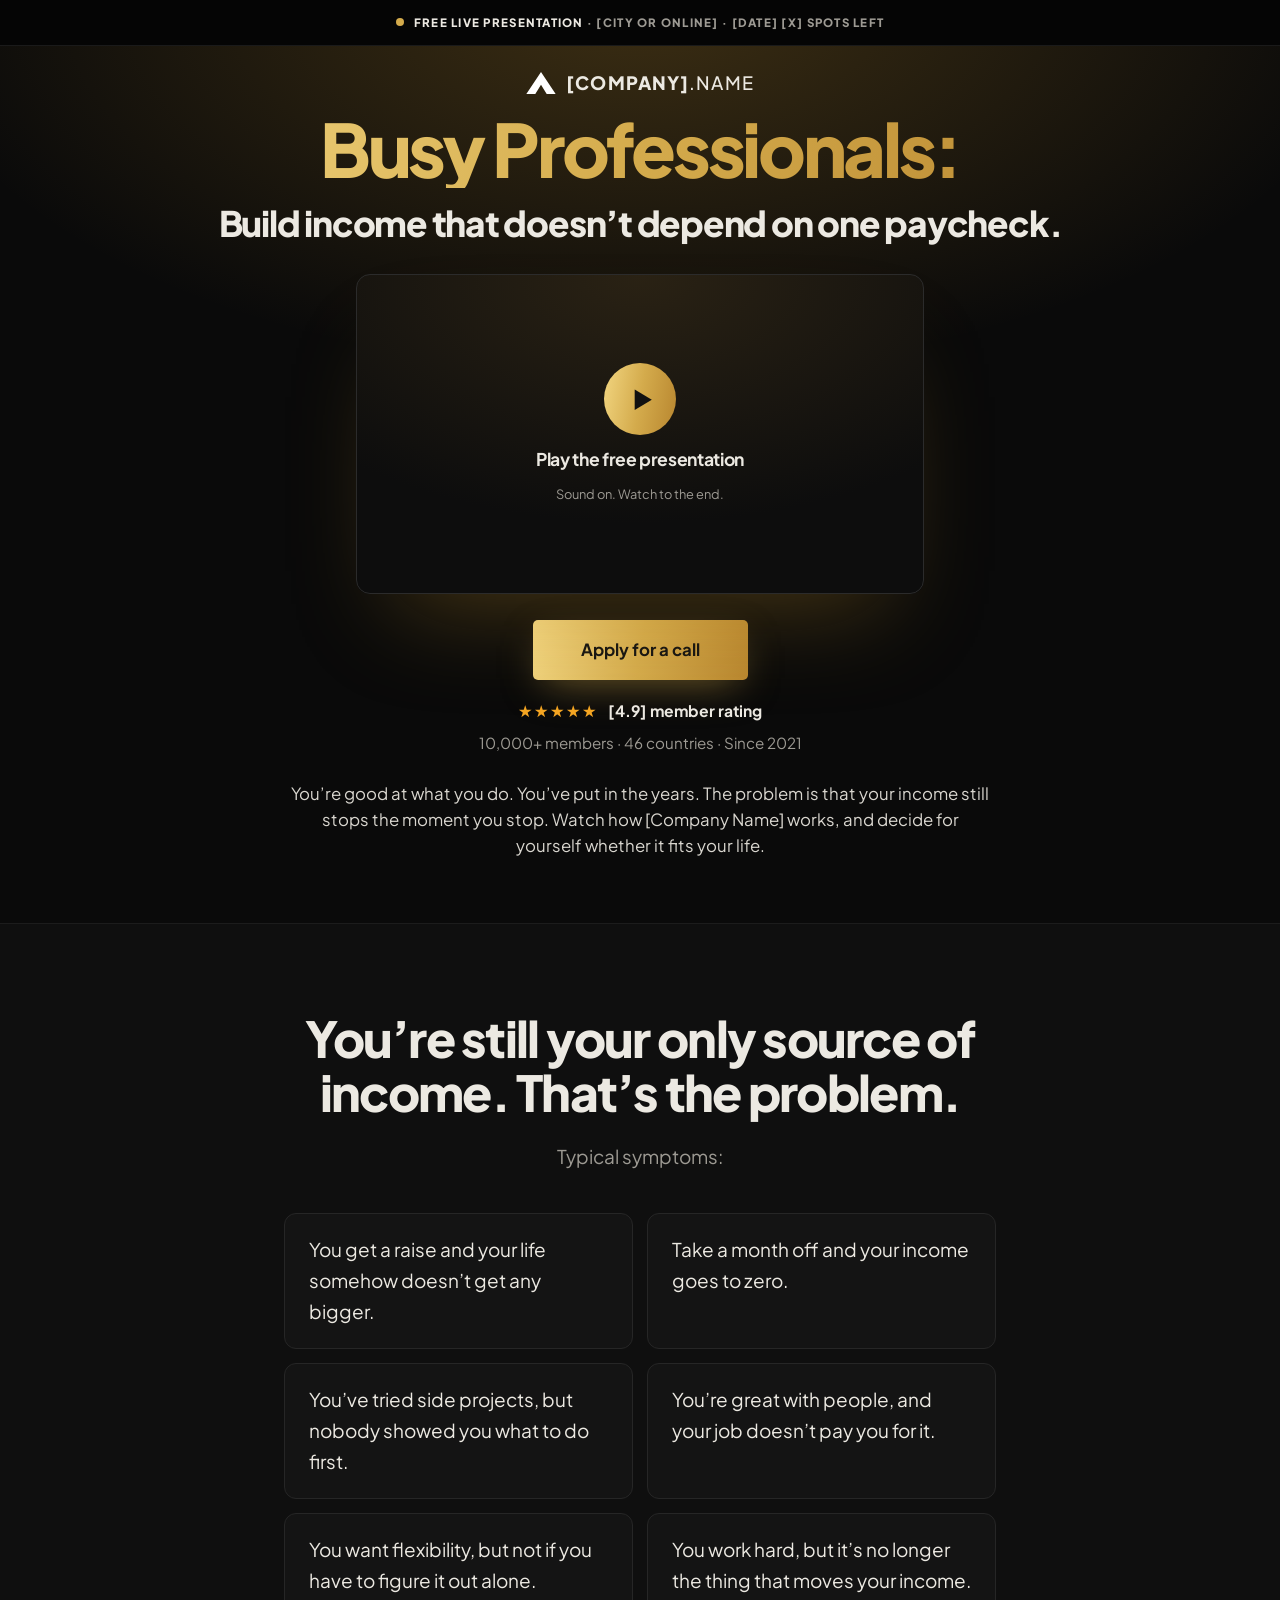
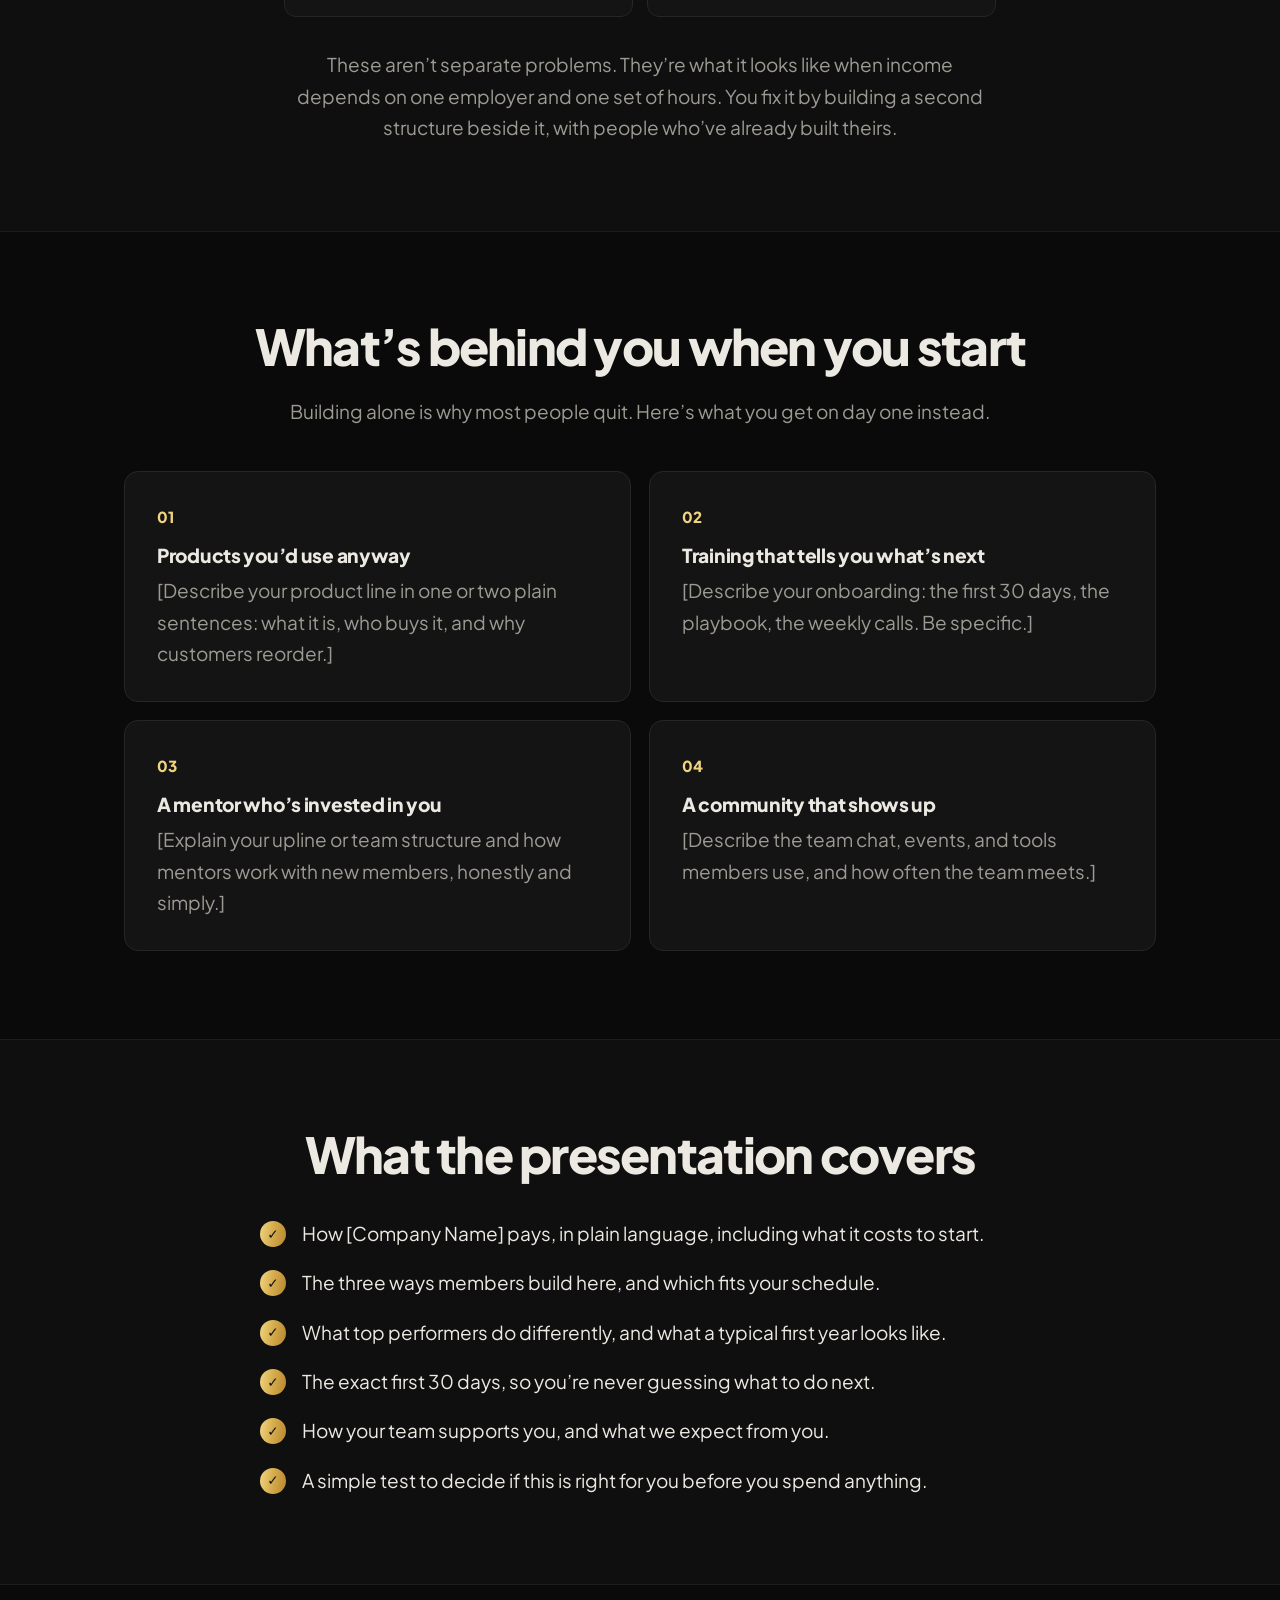
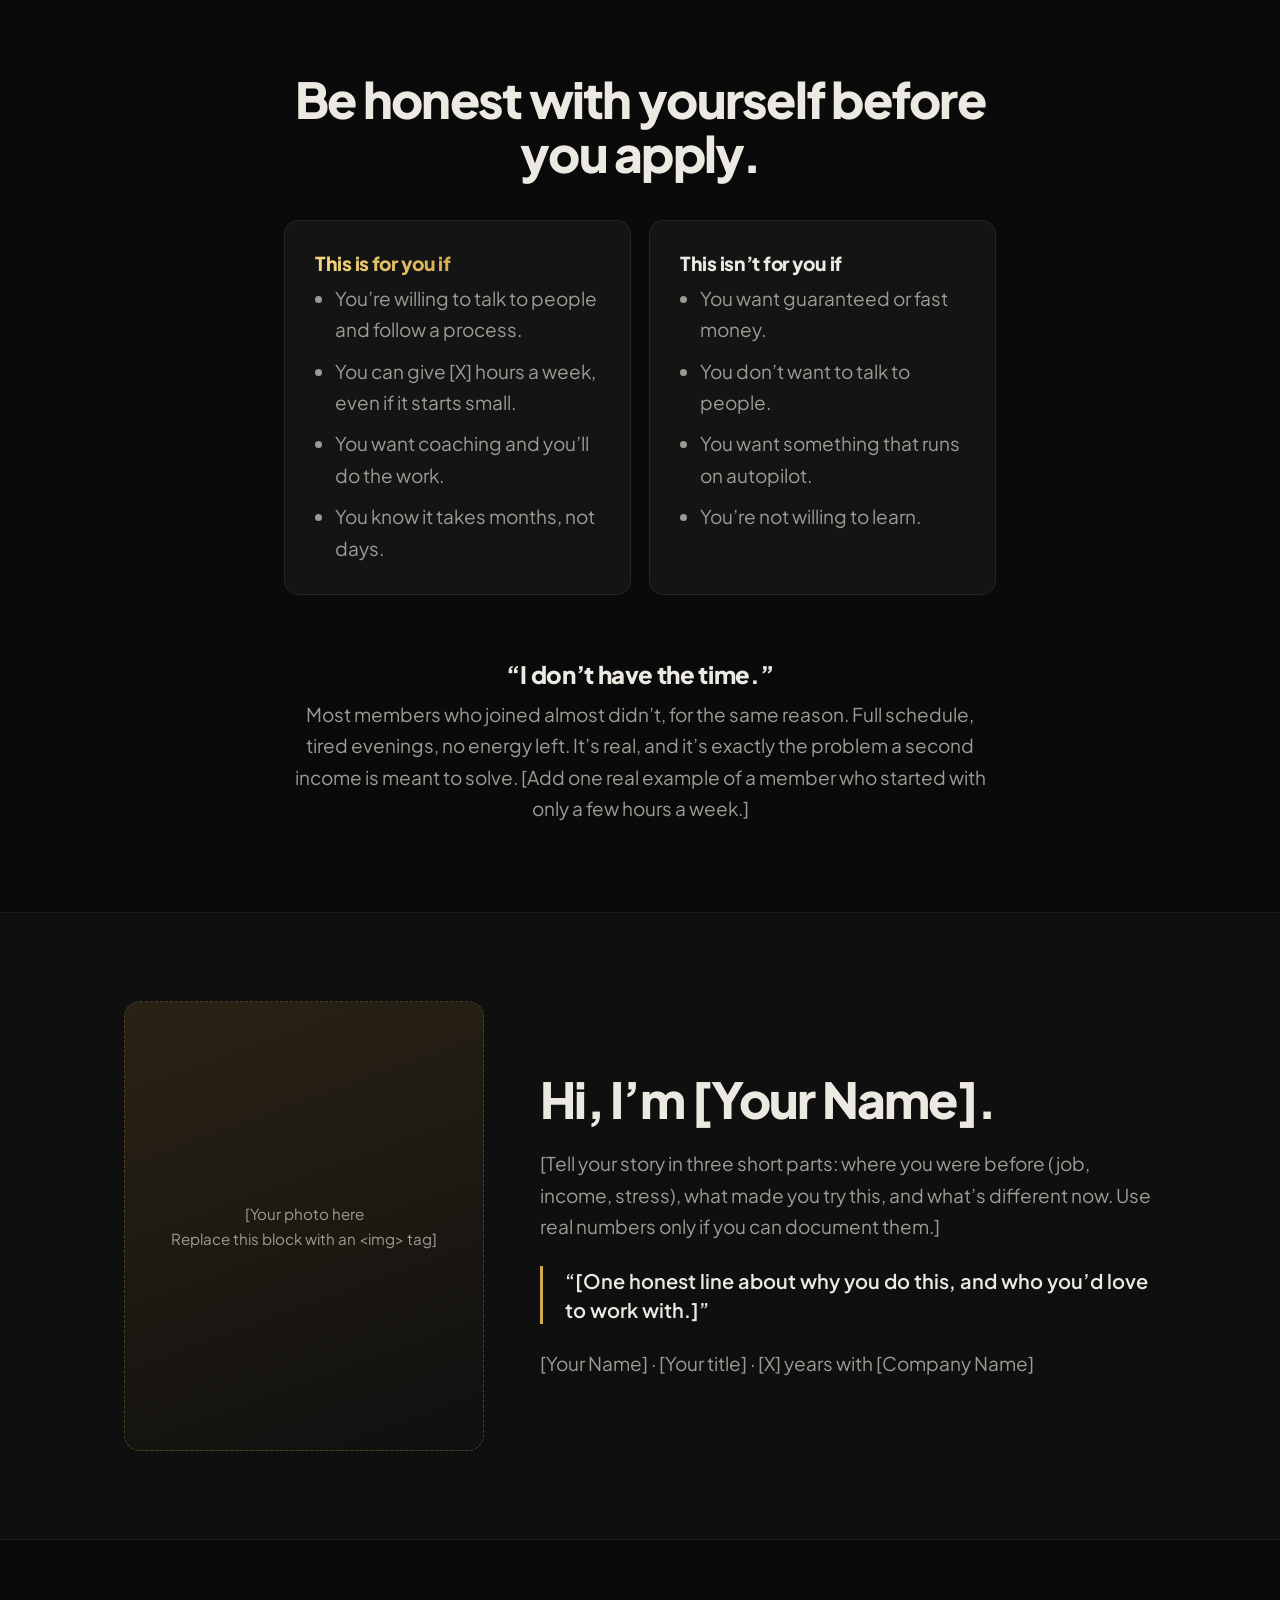
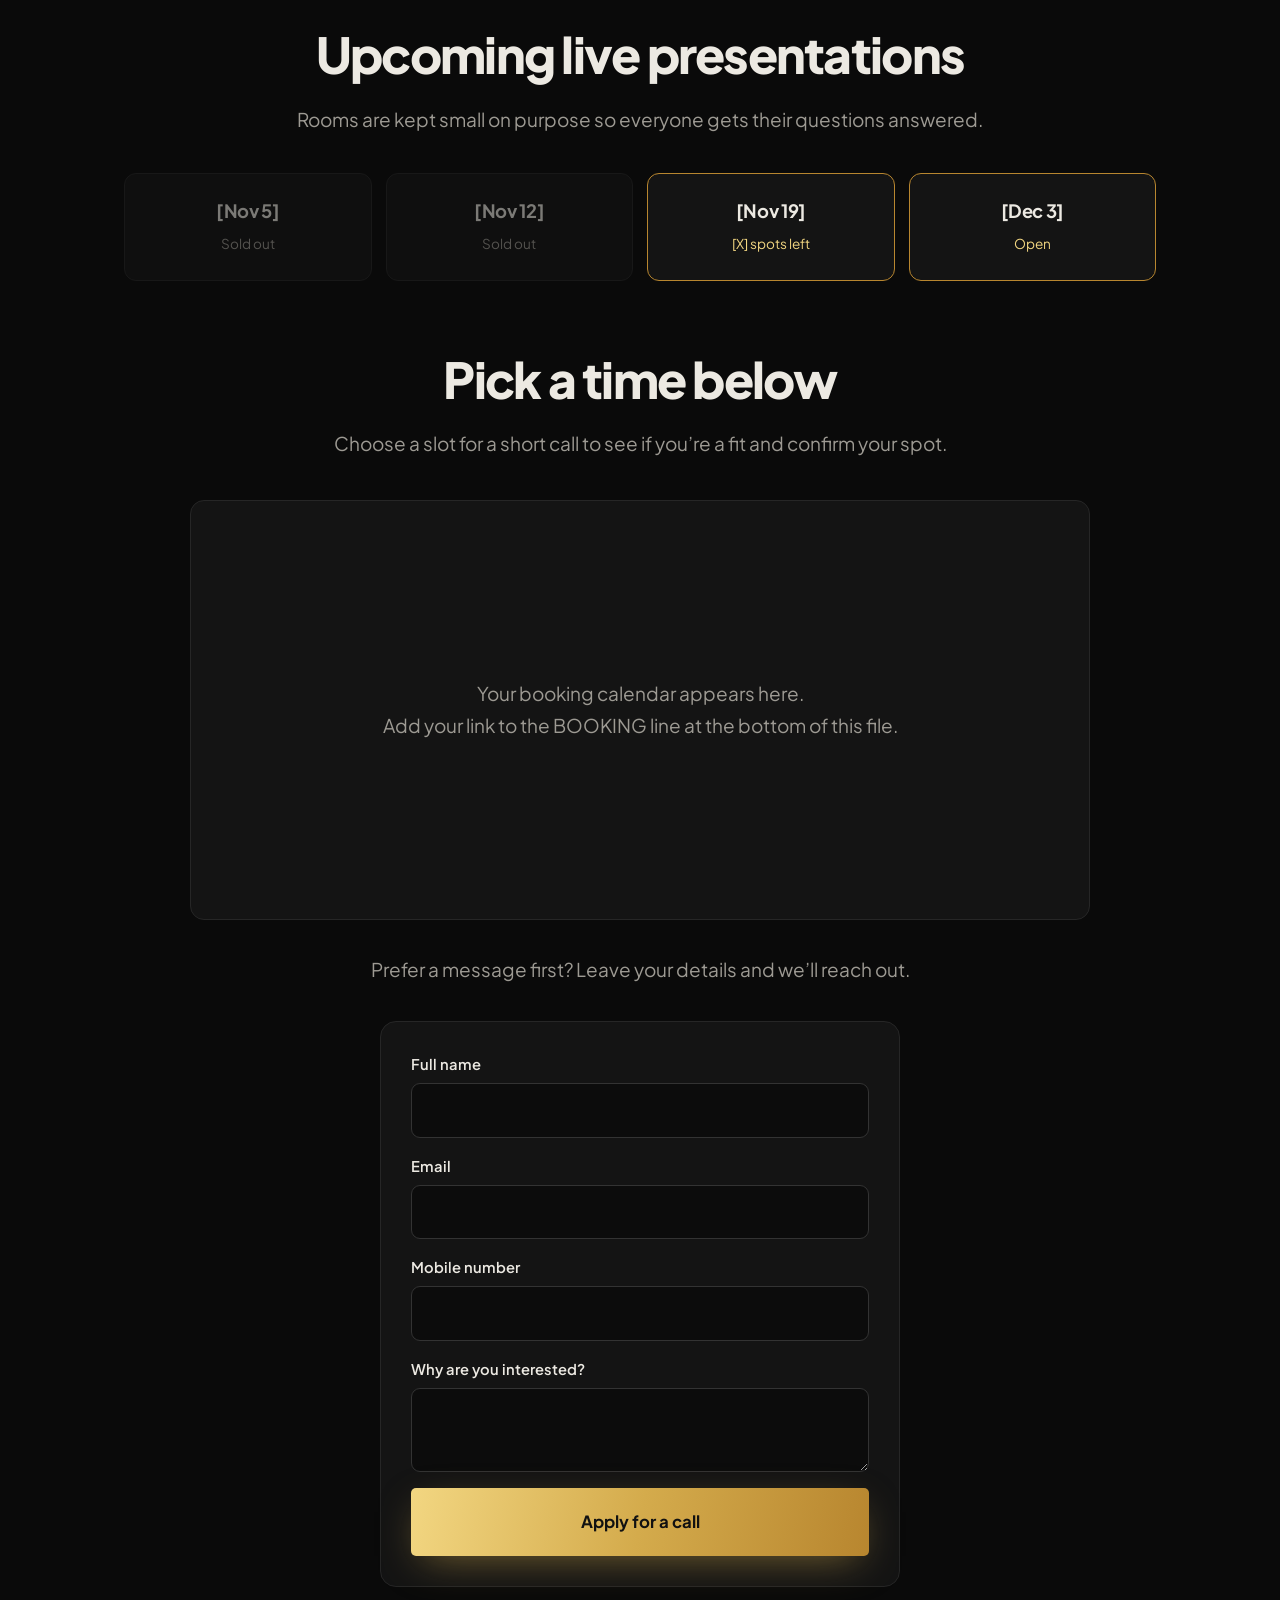
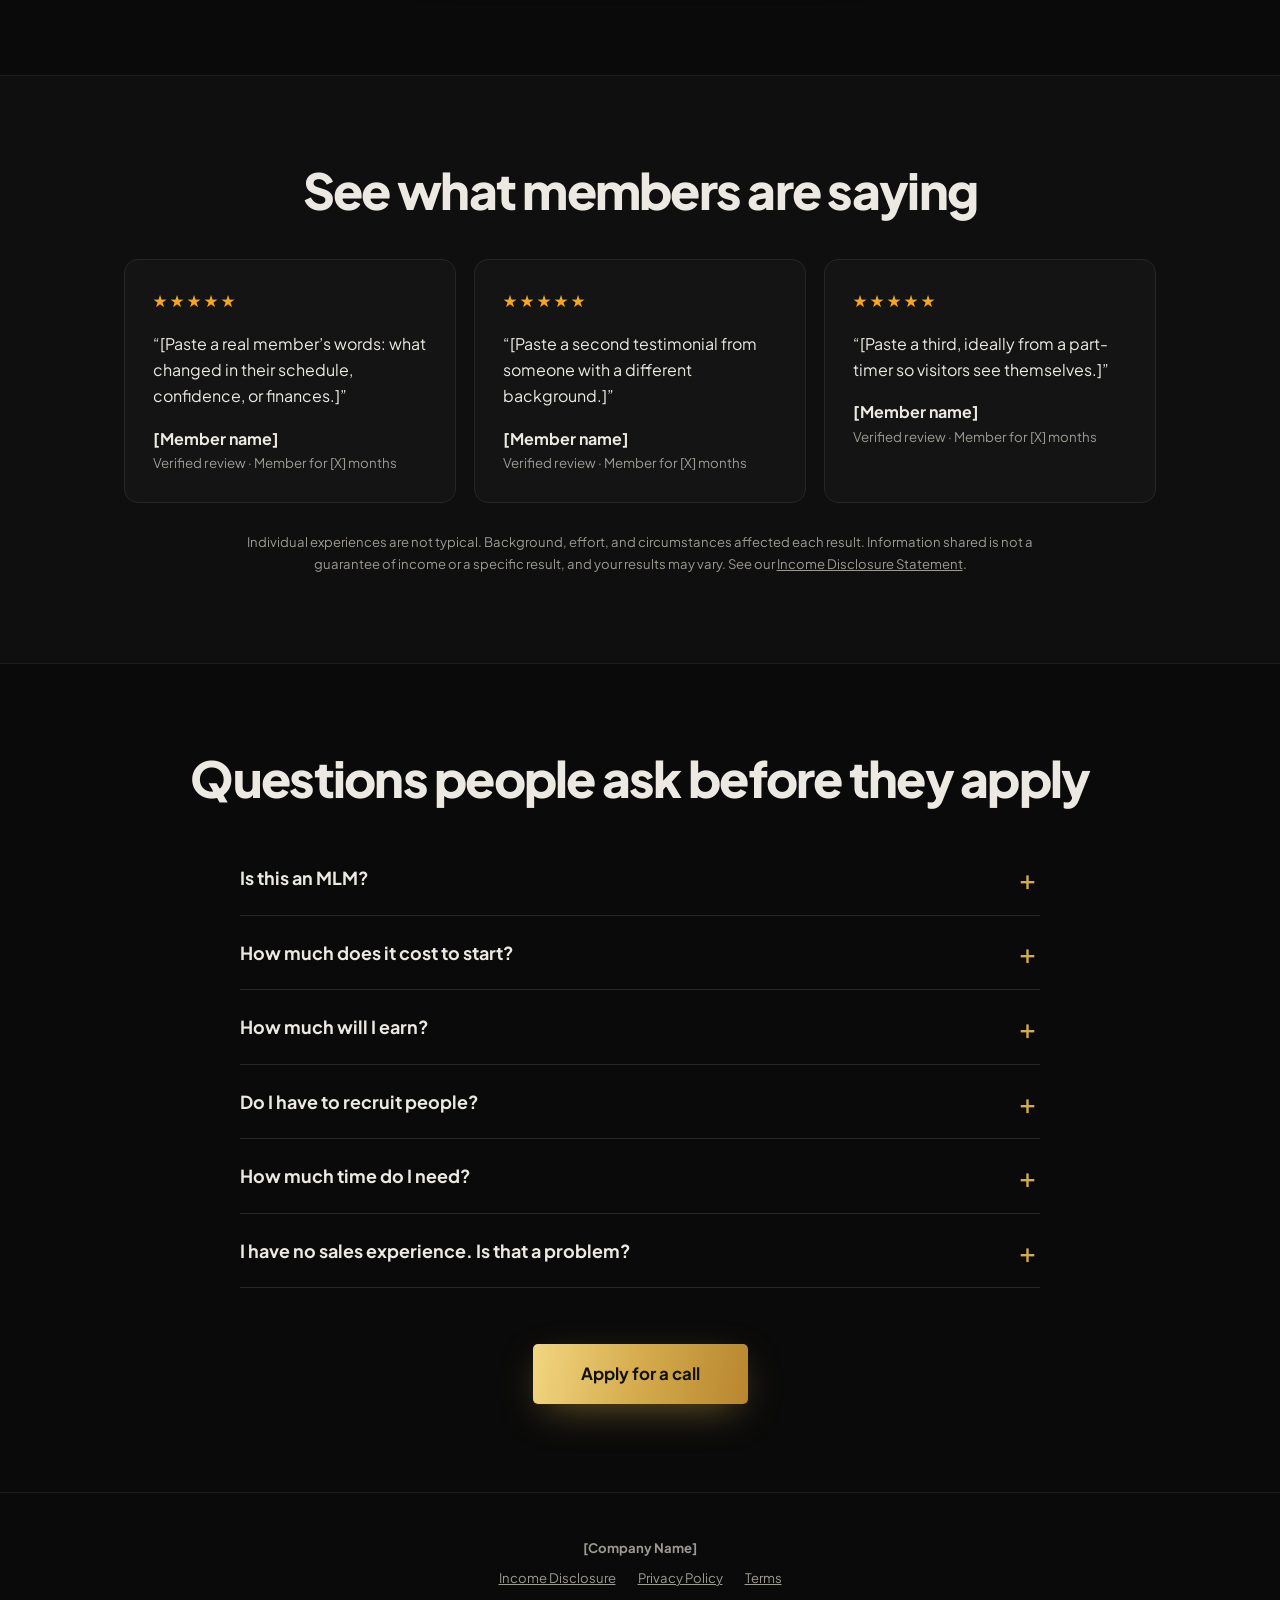
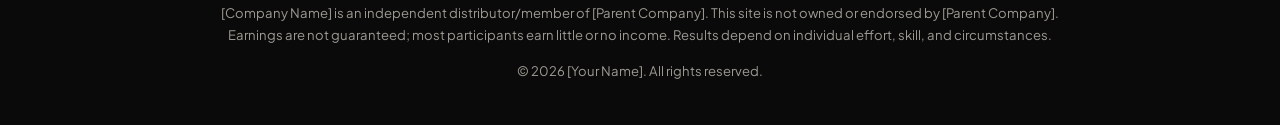
==== commit 7d1cc526: "Update index.html" ====
--- a/index.html
+++ b/index.html
@@ -3,7 +3,7 @@
 <head>
 <meta charset="utf-8">
 <meta name="viewport" content="width=device-width, initial-scale=1">
-<title>[Company Name] · Free Business Presentation</title>
+<title>XENTRA · Free Business Presentation</title>
 <meta name="description" content="Watch the free presentation: how [Company Name] works, who it’s for, and what it really takes to build income with a team behind you.">
 <link rel="preconnect" href="https://fonts.googleapis.com">
 <link rel="preconnect" href="https://fonts.gstatic.com" crossorigin>
@@ -153,7 +153,7 @@
 
     <a class="btn" href="#apply">Apply for a call</a>
     <p class="rate"><b>★★★★★</b>[4.9] member rating</p>
-    <p class="cnt">[5,000+] members · [XX] countries · Since [Year]</p>
+    <p class="cnt">10,000+ members · 46 countries · Since 2021</p>
 
     <p class="intro">You’re good at what you do. You’ve put in the years. The problem is that your income still stops the moment you stop. Watch how [Company Name] works, and decide for yourself whether it fits your life.</p>
   </div>
